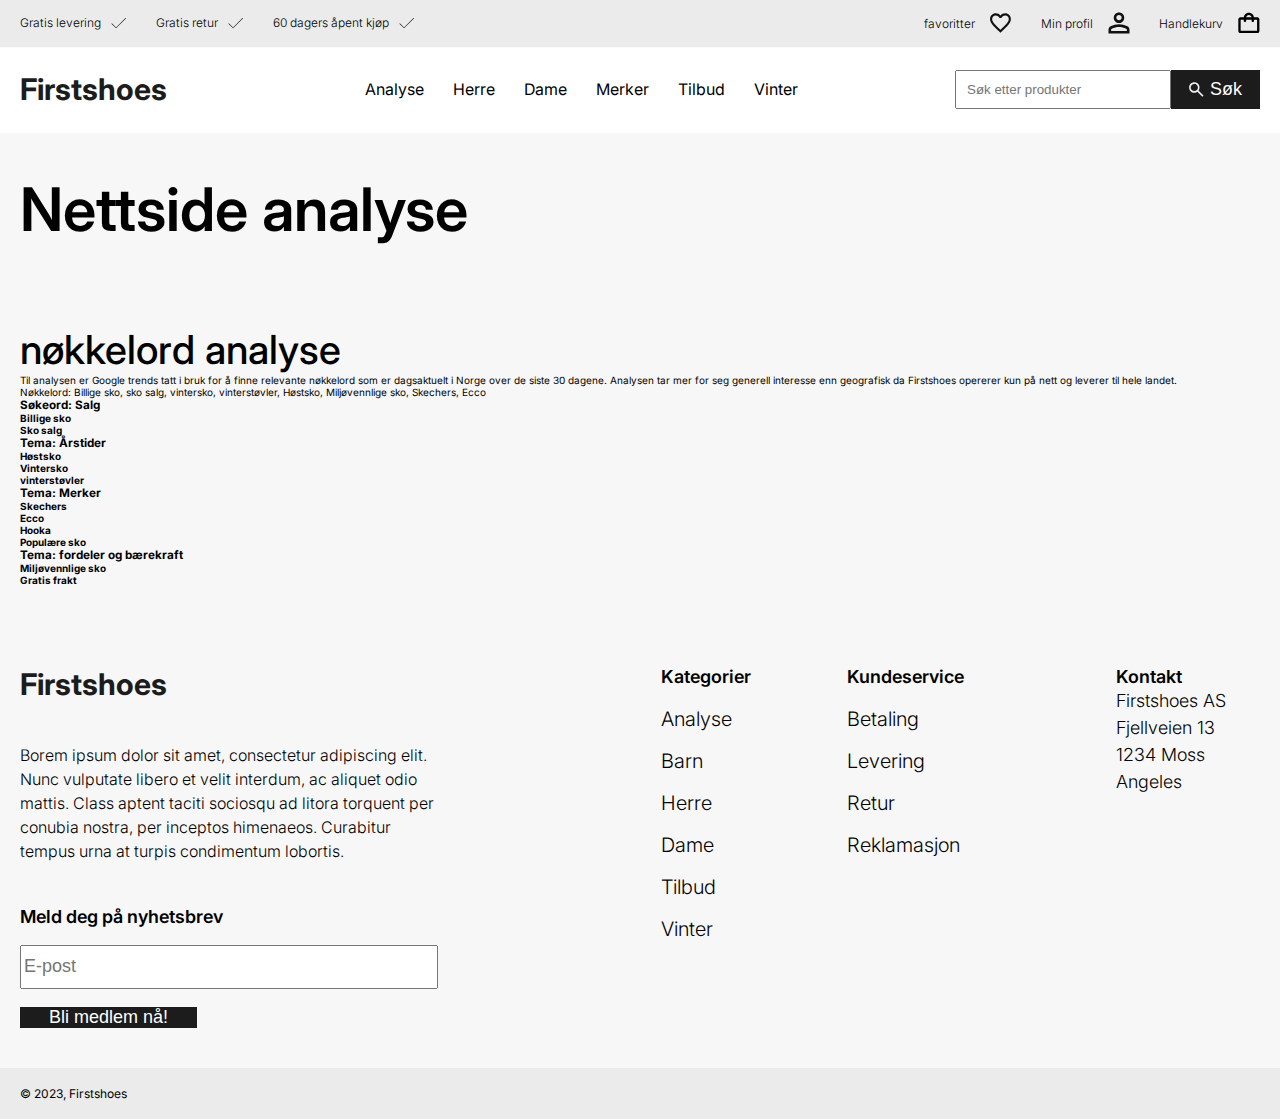
==== analyse.html @ 437f3f4a "Oppdatert linker, begynt på nøkkelord analyse" ====
<!DOCTYPE html>
<html lang="no">
<head>
    <meta charset="UTF-8">
    <meta name="viewport" content="width=device-width, initial-scale=1.0">
    <link rel="stylesheet" href="css/style.css">
    <link rel="preconnect" href="https://fonts.googleapis.com">
    <link rel="preconnect" href="https://fonts.gstatic.com" crossorigin>
    <link href="https://fonts.googleapis.com/css2?family=Inter:wght@300;400;500;600;700&display=swap" rel="stylesheet">
    <title>Firstshoes</title>
</head>
<body>
    <header>
        <a href="#main" class="skip-link">Hopp til hovedinnhold</a>
        <section id="header-sub">
            <span>Gratis levering<img src="gfx/check.svg" alt="Checkmark" class="icon-xs"></span>
            <span>Gratis retur<img src="gfx/check.svg" alt="Checkmark" class="icon-xs"></span>
            <span>60 dagers åpent kjøp<img src="gfx/check.svg" alt="Checkmark" class="icon-xs"></span>
            <nav aria-label="secondary">
                <ul>
                    <li>
                        <a href="#" class="text-black"><span>favoritter</span><img src="gfx/heart.svg" alt="Vis lagret i favoritter" class="icon-s"></a>
                    </li>
                    <li>
                        <a href="#" class="text-black"><span class="text-black">Min profil</span><img src="gfx/profile.svg" alt="Gå til min profil" class="icon-s"></a>
                    </li>
                    <li>
                        <a href="handlekurv.html" class="text-black"><span>Handlekurv</span><img src="gfx/shopping_bag.svg" alt="Vis produkter i handlekurv" class="icon-s"></a>
                    </li>
                </ul>
            </nav>
        </section>
        <section id="header-main">
            <span class="logo" role="navigation"><a href="index.html">Firstshoes</a></span>
            <span class="icon-m">
                <a href="#"><img src="gfx/search.svg" alt="Søk etter produkter" class="icon-m"></a>
            </span>
            <span class="icon-m">
               <a href="#" aria-label="menu"><img src="gfx/hamburger.svg" alt="Åpne meny" class="icon-m"></a>
            </span>
            <nav aria-label="primary">
                <ul>
                    <li><a href="analyse.html">Analyse</a></li>
                    <li><a href="#">Herre</a></li>
                    <li><a href="#">Dame</a></li>
                    <li><a href="#">Merker</a></li>
                    <li><a href="#">Tilbud</a></li>
                    <li><a href="#">Vinter</a></li>
                </ul>
            </nav>
            <form role="search">
                <input type="text" id="search-input" placeholder="Søk etter produkter">
                <button type="submit"><img src="gfx/search.svg" alt="" class="icon-white">Søk</button>
            </form>
        </section>
    </header>

    <main id="main" class="bg-97">
        <h1 id="analyse-h1">Nettside analyse</h1>
        <section class="analyse-section">
            <h2>nøkkelord analyse</h2>
            <p>Til analysen er Google trends tatt i bruk for å finne relevante nøkkelord som er dagsaktuelt i Norge over de siste 30 dagene. Analysen tar mer for seg generell interesse enn geografisk da Firstshoes opererer kun på nett og leverer til hele landet.</p>
            <p>Nøkkelord: Billige sko, sko salg, vintersko, vinterstøvler, Høstsko, Miljøvennlige sko, Skechers, Ecco</p>

            <article>
                <h3>Søkeord: Salg</h3>
                <h4>Billige sko</h4>
                <h4>Sko salg</h4>
            </article>
            <article>
                <h3>Tema: Årstider</h3>
                <h4>Høstsko</h4>
                <h4>Vintersko</h4>
                <h4>vinterstøvler</h4>
            </article>
            <article>
                <h3>Tema: Merker</h3>
                <h4>Skechers</h4>
                <h4>Ecco</h4>
                <h4>Hooka</h4>
                <h4>Populære sko</h4>
            </article>
            <article>
                <h3>Tema: fordeler og bærekraft</h3>
                <h4>Miljøvennlige sko</h4>
                <h4>Gratis frakt</h4>
            </article>
        </section>


    </main>

    <footer>
        <section id="footer-main">
            <article>
                <span class="logo"><a href="index.html">Firstshoes</a></span>
                <p>Borem ipsum dolor sit amet, consectetur adipiscing elit. Nunc vulputate libero et velit interdum, ac aliquet odio mattis. Class aptent taciti sociosqu ad litora torquent per conubia nostra, per inceptos himenaeos. Curabitur tempus urna at turpis condimentum lobortis.</p>
                <form>
                    <h3>Meld deg på nyhetsbrev</h3>
                    <input type="text" placeholder="E-post">
                    <input type="submit" value="Bli medlem nå!">
                </form>
            </article>
            <article>
                <h3>Kategorier</h3>
                <nav>
                    <ul>
                        <li><a href="analyse.html">Analyse</a></li>
                        <li><a href="#">Barn</a></li>
                        <li><a href="#">Herre</a></li>
                        <li><a href="#">Dame</a></li>
                        <li><a href="#">Tilbud</a></li>
                        <li><a href="#">Vinter</a></li>
                    </ul>
                </nav>
            </article>
            <article>
                <h3>Kundeservice</h3>
                <nav>
                    <ul>
                        <li><a href="#">Betaling</a></li>
                        <li><a href="#">Levering</a></li>
                        <li><a href="#">Retur</a></li>
                        <li><a href="#">Reklamasjon</a></li>
                    </ul>
                </nav>
            </article>           
            <article>
                <h3>Kontakt</h3>
                <address>
                    <p>Firstshoes AS</p>
                    <p>Fjellveien 13</p>
                    <p>1234 Moss Angeles</p>
                </address>
            </article>
        </section>
        <section id="footer-sub">
            <p>© 2023, Firstshoes</p>
        </section>
    </footer>
</body>
</html>
---- css/style.css ----
@charset "UTF-8";
html {
  font-size: 62.5%;
}

body {
  font-family: "Inter", sans-serif;
  margin: 0;
  box-sizing: border-box;
  overflow-x: hidden;
}

.text-white {
  color: #ffffff;
}

.text-black {
  color: #000000;
}

.bg-white {
  background-color: #ffffff;
}

.bg-black {
  background-color: #000000;
}

.bg-97 {
  background-color: #F7F7F7;
}

.bg-92 {
  background-color: #EBEBEB;
}

.btn-l {
  padding: 1.8rem 3.6rem;
  font-size: clamp(1.6rem, 1.6rem + (1vw - 0.76rem) * 0.3846, 1.8rem);
  display: inline-block;
  text-align: center;
  text-decoration: none;
}

.btn-m {
  padding: 1.8rem 3.6rem;
  font-size: clamp(1.4rem, 1.4rem + (1vw - 0.76rem) * 0.3846, 1.6rem);
  display: inline-block;
  text-align: center;
  text-decoration: none;
}

.solid-light {
  background-color: #F7F7F7;
  color: #1C1C1C;
  border: 0.1rem solid #F7F7F7;
  transition: 0.2s ease-out;
}
.solid-light:hover, .solid-light:focus {
  background-color: #1C1C1C;
  border-color: #1C1C1C;
  color: #ffffff;
}

.solid-dark {
  background-color: #1C1C1C;
  color: #ffffff;
  border: 0.1rem solid #1C1C1C;
  transition: 0.2s ease-out;
}
.solid-dark:hover, .solid-dark:focus {
  background-color: #F7F7F7;
  color: #1C1C1C;
}

.outline-dark {
  border: 0.1rem solid #1C1C1C;
  color: #1C1C1C;
  transition: 0.2s ease-out;
}
.outline-dark:hover, .outline-dark:focus {
  background-color: #1C1C1C;
  color: #F7F7F7;
}

.outline-light {
  border: 0.1rem solid #F7F7F7;
  color: #ffffff;
}

.icon-xs {
  width: 1.6rem;
  height: 1.6rem;
}

.icon-s {
  width: 2.2rem;
  height: 2.2rem;
}

.icon-m {
  width: 3.4rem;
}

.icon-l {
  width: 4.5rem;
}

.icon-white {
  filter: invert(100%);
}

.icon-round-m {
  padding: 1.2rem 1.5rem;
  border-radius: 100rem;
  width: 0.7rem;
}

.heading-1 {
  font-size: clamp(3.8rem, 3.8rem + (1vw - 0.76rem) * 4.2308, 6rem);
  font-weight: 700;
  width: 100%;
  margin: 0;
}

.heading-2 {
  font-size: clamp(2.4rem, 2.4rem + (1vw - 0.76rem) * 1.5385, 3.2rem);
  font-weight: 600;
  width: 100%;
  margin: 0;
}

h1, h2, h3, h4 {
  margin: 0;
}

p {
  margin: 0;
}

/* Init grid */
#kategorier, #selling-points, #produkter, #ads, #footer-main, #footer-main article:first-child {
  display: grid;
  grid-template-columns: repeat(1, 1fr);
}

/* Init flexbox */
#header-main, #header-sub, #header-sub span, #header-sub nav, #header-sub ul, #header-sub ul a, #header-main form button, .category, #selling-points span, .merker-header, .merker-body, .merker-body a, #produkter article a, #bli-medlem article, #ads article, footer form, footer ul, .analyse-section {
  display: flex;
}

/* Hiding elements on mobile */
#header-main nav, #header-main form, #header-sub span:not(:first-child), #header-sub ul span {
  display: none;
}

/* Document horizontal and vertical padding */
#kategorier, #merker, #produkter, #ads, #selling-points, #merker, #bli-medlem article, #footer-main, #analyse-h1, .analyse-section {
  padding: 4rem 2rem;
}

/* Document max width */
#header-sub, #header-main, #merker, #produkter, #ads, #footer-main, #footer-sub p, #analyse-h1, .analyse-section {
  max-width: 128rem;
  margin: auto;
}

.bg-image {
  width: 100%;
  height: 100%;
  position: absolute;
  -o-object-fit: cover;
     object-fit: cover;
  overflow: hidden;
  top: 0;
  left: 0;
  z-index: -1;
}

.skip-link {
  position: absolute;
  top: auto;
  left: -100rem;
  background-color: red;
  color: #ffffff;
  padding: 1rem;
  font-size: clamp(1.6rem, 1.6rem + (1vw - 0.76rem) * 0.3846, 1.8rem);
}
.skip-link:focus {
  left: auto;
  top: auto;
}

header {
  background: linear-gradient(180deg, #EBEBEB 0%, #EBEBEB 41%, #ffffff 42%, #ffffff 100%);
}

#header-main, #header-sub {
  flex-direction: row;
  justify-content: space-between;
  align-items: center;
  padding: clamp(1.2rem, 1.2rem + (1vw - 0.76rem) * 1.1538, 1.8rem) 2rem;
}

#header-sub {
  padding: 0.2rem 2rem;
  gap: clamp(2rem, 2rem + (1vw - 0.76rem) * 1.7308, 2.9rem);
}
#header-sub span {
  gap: 1rem;
  font-size: 1.2rem;
  font-weight: 300;
  max-width: 128rem;
  margin: auto;
}
#header-sub nav {
  flex-grow: 1;
  justify-content: flex-end;
  max-width: 128rem;
  margin: auto;
}
#header-sub ul {
  list-style-type: none;
  gap: clamp(2rem, 2rem + (1vw - 0.76rem) * 1.7308, 2.9rem);
}
#header-sub ul a {
  gap: 1.5rem;
  align-items: center;
  font-size: clamp(1.4rem, 1.4rem + (1vw - 0.76rem) * 0.3846, 1.6rem);
  text-decoration: none;
}

#header-main :first-child {
  flex-grow: 2;
}
#header-main ul {
  flex-direction: row;
  flex-wrap: nowrap;
  font-size: clamp(1.4rem, 1.4rem + (1vw - 0.76rem) * 0.3846, 1.6rem);
  gap: clamp(2rem, 2rem + (1vw - 0.76rem) * 1.7308, 2.9rem);
  list-style-type: none;
}
#header-main li a {
  text-decoration: none;
  color: #000000;
  transition: all 0.2s ease-out;
}
#header-main li a:hover, #header-main li a:focus {
  color: #6D6D6D;
}
#header-main [type=text] {
  padding-left: 1rem;
}
#header-main form button {
  flex-direction: row;
  align-items: center;
  color: #ffffff;
  background-color: #1C1C1C;
  border: none;
  height: 3.9rem;
  padding: 0 clamp(1.2rem, 1.2rem + (1vw - 0.76rem) * 1.1538, 1.8rem);
  font-size: clamp(1.6rem, 1.6rem + (1vw - 0.76rem) * 0.3846, 1.8rem);
  gap: 0.6rem;
}
#header-main form button img {
  height: 1.5rem;
  height: 1.5rem;
}
#header-main input {
  width: 20rem;
}
#header-main span:nth-child(3) {
  padding-left: 2.5rem;
}

.logo a {
  font-weight: 700;
  text-decoration: none;
  font-size: 3rem;
  color: #1C1C1C;
}

#slider {
  position: relative;
}

.slide {
  display: none;
  flex-direction: column;
  justify-content: center;
  align-items: center;
  gap: clamp(2rem, 2rem + (1vw - 0.76rem) * 1.7308, 2.9rem);
  padding: 0 5rem;
  height: 50vh;
  min-height: 25rem;
  max-height: 40rem;
  text-align: center;
  background-color: rgba(0, 0, 0, 0.2);
}

.slide-arrows {
  width: 100%;
  position: absolute;
  top: 50%;
  cursor: pointer;
}
.slide-arrows .slide-arrow-left {
  display: inline-block;
  padding-left: clamp(1.2rem, 1.2rem + (1vw - 0.76rem) * 1.1538, 1.8rem);
}
.slide-arrows .slide-arrow-right {
  float: right;
  padding-right: clamp(1.2rem, 1.2rem + (1vw - 0.76rem) * 1.1538, 1.8rem);
}

.slide-dots {
  width: 100%;
  position: absolute;
  display: flex;
  gap: clamp(1.2rem, 1.2rem + (1vw - 0.76rem) * 1.1538, 1.8rem);
  left: 50%;
  bottom: 2rem;
  margin-left: -3.5rem;
}
.slide-dots .dot {
  width: 1rem;
  height: 1rem;
  border: 0.1rem solid #000000;
  background-color: rgba(0, 0, 0, 0);
  border-radius: 50%;
  display: inline-block;
  cursor: pointer;
}
.slide-dots .dot-active {
  background-color: #000000;
}

#kategorier {
  gap: clamp(2rem, 2rem + (1vw - 0.76rem) * 1.7308, 2.9rem);
  max-width: 128rem;
  margin: auto;
}
#kategorier :first-child {
  grid-column: 1/-1;
}

.category {
  position: relative;
  height: 20rem;
  justify-content: center;
  align-items: center;
  text-decoration: none;
  overflow: hidden;
  transition: all 0.2s ease-in-out;
  background-color: rgba(0, 0, 0, 0.15);
}
.category h3 {
  font-size: clamp(3rem, 3rem + (1vw - 0.76rem) * 1.9231, 4rem);
  line-height: 0;
  font-weight: 600;
}
.category:hover, .category:focus {
  background-color: rgba(0, 0, 0, 0.4);
}

#selling-points {
  gap: clamp(3rem, 3rem + (1vw - 0.76rem) * 2.3077, 4.2rem);
  background-color: #F7F7F7;
}
#selling-points span {
  flex-direction: row;
  align-items: center;
  justify-content: flex-start;
  gap: clamp(2rem, 2rem + (1vw - 0.76rem) * 1.7308, 2.9rem);
  font-size: clamp(2.4rem, 2.4rem + (1vw - 0.76rem) * 1.5385, 3.2rem);
  font-weight: 400;
}

.merker-header {
  flex-direction: row;
  flex-wrap: wrap;
  justify-content: space-between;
  align-items: center;
  -moz-column-gap: 1rem;
       column-gap: 1rem;
  margin-bottom: 1rem;
}
.merker-header p {
  flex-grow: 1;
  font-size: clamp(1.6rem, 1.6rem + (1vw - 0.76rem) * 0.3846, 1.8rem);
}

.merker-body {
  flex-direction: row;
  flex-wrap: nowrap;
  overflow-x: hidden;
  gap: clamp(2rem, 2rem + (1vw - 0.76rem) * 1.7308, 2.9rem);
}
.merker-body a {
  flex-direction: column;
  min-width: 30rem;
  height: 30rem;
  position: relative;
  overflow: hidden;
  text-decoration: none;
  background-color: rgba(0, 0, 0, 0.15);
}
.merker-body h3 {
  margin: auto;
  font-size: clamp(3rem, 3rem + (1vw - 0.76rem) * 1.9231, 4rem);
}
.merker-body p {
  width: 100%;
  padding: 2rem 0 2rem 2rem;
  margin-bottom: 0;
  background-color: #EBEBEB;
  color: #000000;
  font-size: clamp(1.6rem, 1.6rem + (1vw - 0.76rem) * 0.3846, 1.8rem);
}
.merker-body p img {
  margin-left: 1rem;
}

#produkter {
  grid-template-columns: repeat(auto-fit, minmax(18rem, 1fr));
  gap: clamp(2rem, 2rem + (1vw - 0.76rem) * 1.7308, 2.9rem);
}
#produkter h2 {
  margin-bottom: -1rem;
}
#produkter p {
  font-size: clamp(1.6rem, 1.6rem + (1vw - 0.76rem) * 0.3846, 1.8rem);
}
#produkter :nth-child(-n+2) {
  grid-column: 1/-1;
}
#produkter > *:not(:nth-child(-n+2)) {
  background-color: #F7F7F7;
}
#produkter article a {
  flex-direction: column;
  position: relative;
  padding-bottom: clamp(1.2rem, 1.2rem + (1vw - 0.76rem) * 1.1538, 1.8rem);
  text-decoration: none;
  color: #000000;
  transition: 0.2s ease-out;
}
#produkter article a:hover, #produkter article a:focus {
  transform: scale(1.05);
}
#produkter article a :not(:last-child) {
  padding: 0 clamp(1.2rem, 1.2rem + (1vw - 0.76rem) * 1.1538, 1.8rem);
}
#produkter article a span img {
  position: absolute;
  top: 0.8rem;
  right: 0.6rem;
  width: 1.7rem;
  padding: 1.2rem 1.1rem;
  border-radius: 100rem;
  background-color: #ffffff;
}
#produkter h3 {
  margin-top: clamp(1.2rem, 1.2rem + (1vw - 0.76rem) * 1.1538, 1.8rem);
  font-size: clamp(2rem, 2rem + (1vw - 0.76rem) * 0.9615, 2.5rem);
  font-weight: 400;
  margin-bottom: 0;
}
#produkter h4 {
  font-size: clamp(1.4rem, 1.4rem + (1vw - 0.76rem) * 0.3846, 1.6rem);
  color: #1C1C1C;
  font-weight: 300;
  margin-bottom: clamp(3rem, 3rem + (1vw - 0.76rem) * 2.3077, 4.2rem);
}
#produkter img {
  width: 100%;
  max-height: 18rem;
  order: -1;
  -o-object-fit: cover;
     object-fit: cover;
  -o-object-position: bottom;
     object-position: bottom;
}
#produkter span:not(:last-child) {
  font-size: clamp(1.8rem, 1.8rem + (1vw - 0.76rem) * 0.3846, 2rem);
  font-weight: 500;
}

#bli-medlem article {
  min-height: 35rem;
}

#bli-medlem article, #ads article {
  flex-direction: column;
  align-items: center;
  justify-content: center;
  position: relative;
  row-gap: clamp(2rem, 2rem + (1vw - 0.76rem) * 1.7308, 2.9rem);
  text-align: center;
  background-color: rgba(0, 0, 0, 0.2);
}

#bli-medlem p {
  font-size: clamp(1.8rem, 1.8rem + (1vw - 0.76rem) * 0.3846, 2rem);
  line-height: 150%;
}

#ads {
  gap: clamp(2rem, 2rem + (1vw - 0.76rem) * 1.7308, 2.9rem);
}
#ads article {
  height: 30rem;
  padding: 0 clamp(2rem, 2rem + (1vw - 0.76rem) * 1.7308, 2.9rem);
}
#ads article p {
  font-size: clamp(1.8rem, 1.8rem + (1vw - 0.76rem) * 0.3846, 2rem);
}

#produkt {
  display: grid;
  grid-template-columns: repeat(1, 1fr);
  gap: 3rem;
}

.breadcrumbs {
  list-style-type: none;
  padding-left: 2rem;
  max-width: 128rem;
  font-size: 1.2rem;
}
.breadcrumbs li + li:before {
  padding: 8px;
  color: #000000;
  content: "/ ";
}
.breadcrumbs li {
  display: inline;
}
.breadcrumbs li a {
  text-decoration: none;
  color: #000000;
}

#prod_start {
  display: grid;
  grid-template-columns: repeat(3, 1fr);
  gap: clamp(0.8rem, 0.8rem + (1vw - 0.76rem) * 1.1538, 1.4rem);
}
#prod_start .breadcrumbs {
  grid-column: span 3 !important;
}

#prod_slider {
  grid-column: span 3;
  position: relative;
}
#prod_slider .slide {
  height: 45vh;
  background-color: rgba(0, 0, 0, 0);
}

.slide-img {
  width: 100%;
  height: 100%;
  -o-object-fit: cover;
     object-fit: cover;
  -o-object-position: bottom;
     object-position: bottom;
}

.prod_slide_thumb {
  display: none;
  width: 100%;
  max-height: 15rem;
  -o-object-fit: cover;
     object-fit: cover;
  -o-object-position: bottom;
     object-position: bottom;
}

#prod_info {
  display: flex;
  flex-direction: column;
  justify-content: flex-end;
  gap: clamp(3rem, 3rem + (1vw - 0.76rem) * 2.3077, 4.2rem);
}
#prod_info > :nth-child(-n+3) {
  padding: 0 2rem;
}
#prod_info h1 {
  font-size: clamp(3rem, 3rem + (1vw - 0.76rem) * 1.9231, 4rem);
  font-weight: 600;
  margin-bottom: clamp(0.8rem, 0.8rem + (1vw - 0.76rem) * 1.1538, 1.4rem);
}
#prod_info h2 {
  font-size: clamp(1.8rem, 1.8rem + (1vw - 0.76rem) * 0.3846, 2rem);
  font-weight: 500;
  width: 100%;
  margin-bottom: clamp(0.8rem, 0.8rem + (1vw - 0.76rem) * 1.1538, 1.4rem);
}
#prod_info p {
  font-size: clamp(1.4rem, 1.4rem + (1vw - 0.76rem) * 0.3846, 1.6rem);
  font-weight: 300;
  line-height: 130%;
}

#info_brand {
  font-size: clamp(2rem, 2rem + (1vw - 0.76rem) * 0.9615, 2.5rem);
  font-weight: 400;
}

#prod_info_color {
  display: flex;
  flex-direction: row;
  flex-wrap: wrap;
  -moz-column-gap: clamp(1.2rem, 1.2rem + (1vw - 0.76rem) * 1.1538, 1.8rem);
       column-gap: clamp(1.2rem, 1.2rem + (1vw - 0.76rem) * 1.1538, 1.8rem);
}
#prod_info_color h2 {
  width: 100%;
}
#prod_info_color span {
  width: 5rem;
  height: 5rem;
}
#prod_info_color :nth-child(2) {
  background-color: rgba(255, 71, 71, 0.575);
}
#prod_info_color :nth-child(3) {
  background-color: rgb(67, 67, 253);
}
#prod_info_color :nth-child(4) {
  background-color: rgb(86, 209, 86);
}

#prod_info_size {
  display: flex;
  flex-direction: row;
  flex-wrap: wrap;
  -moz-column-gap: clamp(1.2rem, 1.2rem + (1vw - 0.76rem) * 1.1538, 1.8rem);
       column-gap: clamp(1.2rem, 1.2rem + (1vw - 0.76rem) * 1.1538, 1.8rem);
}
#prod_info_size h3 {
  width: 100%;
  display: none;
}
#prod_info_size span {
  border: 0.1rem solid #000000;
  padding: 1.2rem 1.1rem;
  font-size: clamp(1.6rem, 1.6rem + (1vw - 0.76rem) * 0.3846, 1.8rem);
  display: none;
}
#prod_info_size button {
  display: flex;
  justify-content: space-between;
  width: 100%;
  background-color: #D9D9D9;
  padding: 1.6rem;
  outline: none;
  border: none;
  font-size: clamp(1.6rem, 1.6rem + (1vw - 0.76rem) * 0.3846, 1.8rem);
}

#prod_info_action {
  display: grid;
  grid-template-columns: repeat(1, 1fr);
  padding: clamp(3rem, 3rem + (1vw - 0.76rem) * 2.3077, 4.2rem) 2rem;
  background-color: #F7F7F7;
  gap: clamp(1.2rem, 1.2rem + (1vw - 0.76rem) * 1.1538, 1.8rem);
}
#prod_info_action span {
  grid-column: 1/-1;
  font-size: clamp(2.4rem, 2.4rem + (1vw - 0.76rem) * 1.5385, 3.2rem);
  font-weight: 500;
  width: 100%;
}
#prod_info_action a {
  display: flex;
  justify-content: center;
  width: 100%;
  gap: 1rem;
  padding-left: 0;
  padding-right: 0;
}

#prod_faq {
  padding: 0 2rem;
}
#prod_faq h2 {
  font-size: clamp(2rem, 2rem + (1vw - 0.76rem) * 0.9615, 2.5rem);
  font-weight: 500;
  margin-bottom: clamp(2rem, 2rem + (1vw - 0.76rem) * 1.7308, 2.9rem);
}
#prod_faq h3 {
  font-size: clamp(1.8rem, 1.8rem + (1vw - 0.76rem) * 0.3846, 2rem);
  font-weight: 300;
}
#prod_faq article {
  display: flex;
  flex-direction: row;
  justify-content: space-between;
  border-bottom: 0.1rem solid rgba(0, 0, 0, 0.2);
  padding: clamp(1.2rem, 1.2rem + (1vw - 0.76rem) * 1.1538, 1.8rem) clamp(0.8rem, 0.8rem + (1vw - 0.76rem) * 1.1538, 1.4rem);
}

#produkt #produkter {
  grid-template-columns: repeat(2, 1fr);
}
#produkt #produkter :nth-child(-n+2) {
  grid-column: 1;
}
#produkt #produkter > * :nth-child(1) {
  background-color: #F7F7F7;
}
#produkt #produkter h2 {
  font-size: clamp(2rem, 2rem + (1vw - 0.76rem) * 0.9615, 2.5rem);
  font-weight: 500;
}
#produkt #produkter h3 {
  font-size: clamp(1.8rem, 1.8rem + (1vw - 0.76rem) * 0.3846, 2rem);
}
#produkt #produkter h4 {
  font-size: 1.2rem;
}
#produkt #produkter img {
  width: 100%;
  order: -1;
}
#produkt #produkter span img {
  width: 1.5rem;
}
#produkt #produkter span:not(:last-child) {
  font-size: clamp(1.6rem, 1.6rem + (1vw - 0.76rem) * 0.3846, 1.8rem);
}

#handlekurv {
  display: grid;
  grid-template-columns: repeat(1, 1fr);
  gap: clamp(3rem, 3rem + (1vw - 0.76rem) * 2.3077, 4.2rem);
  padding: clamp(2rem, 2rem + (1vw - 0.76rem) * 1.7308, 2.9rem) 2rem;
  max-width: 128rem;
  margin: auto;
}
#handlekurv > :nth-child(1) {
  display: flex;
  justify-content: center;
}
#handlekurv h1 {
  font-size: clamp(3rem, 3rem + (1vw - 0.76rem) * 1.9231, 4rem);
}
#handlekurv > :nth-child(2) {
  display: flex;
  flex-direction: column;
  gap: clamp(1.2rem, 1.2rem + (1vw - 0.76rem) * 1.1538, 1.8rem);
}

.cart_item {
  display: flex;
  flex-direction: row;
  flex-wrap: nowrap;
  background-color: #EBEBEB;
}
.cart_item article {
  padding: clamp(2rem, 2rem + (1vw - 0.76rem) * 1.7308, 2.9rem);
}
.cart_item > :nth-child(1) {
  flex: 1 1 0;
  width: 100%;
  height: 100%;
  max-height: 15rem;
  overflow: hidden;
  -o-object-fit: cover;
     object-fit: cover;
  -o-object-position: bottom;
     object-position: bottom;
}
.cart_item > :nth-child(2) {
  flex: 2 1 0;
}
.cart_item > :nth-child(3) {
  flex: 1 1 0;
  display: flex;
  flex-direction: column;
  justify-content: space-between;
  align-items: flex-end;
}
.cart_item h2 {
  font-size: clamp(1.8rem, 1.8rem + (1vw - 0.76rem) * 0.3846, 2rem);
  font-weight: 500;
  margin-bottom: clamp(0.8rem, 0.8rem + (1vw - 0.76rem) * 1.1538, 1.4rem);
}
.cart_item p {
  font-size: clamp(1.4rem, 1.4rem + (1vw - 0.76rem) * 0.3846, 1.6rem);
  font-weight: 300;
}
.cart_item form {
  display: flex;
  flex-direction: row;
  flex-wrap: nowrap;
  align-items: center;
  gap: clamp(0.8rem, 0.8rem + (1vw - 0.76rem) * 1.1538, 1.4rem);
}
.cart_item form input {
  width: 3rem;
}
.cart_item span {
  font-size: clamp(1.6rem, 1.6rem + (1vw - 0.76rem) * 0.3846, 1.8rem);
  font-weight: 500;
}

#handlekurv_pris > :nth-child(2) {
  margin-bottom: clamp(0.8rem, 0.8rem + (1vw - 0.76rem) * 1.1538, 1.4rem);
}
#handlekurv_pris a {
  padding: 1.8rem 0;
  width: 100%;
}

#pris_oversikt {
  display: flex;
  flex-direction: column;
  gap: clamp(1.2rem, 1.2rem + (1vw - 0.76rem) * 1.1538, 1.8rem);
  margin-bottom: clamp(3rem, 3rem + (1vw - 0.76rem) * 2.3077, 4.2rem);
}
#pris_oversikt > :not(:nth-child(2)) {
  border-bottom: 0.1rem solid rgba(0, 0, 0, 0.2);
}
#pris_oversikt p {
  display: flex;
  justify-content: space-between;
  font-size: clamp(1.6rem, 1.6rem + (1vw - 0.76rem) * 0.3846, 1.8rem);
  font-weight: 400;
  padding-bottom: clamp(0.8rem, 0.8rem + (1vw - 0.76rem) * 1.1538, 1.4rem);
}
#pris_oversikt .totalt {
  font-size: clamp(1.8rem, 1.8rem + (1vw - 0.76rem) * 0.3846, 2rem);
  font-weight: 500;
}

#analyse-h1 {
  font-size: clamp(3.8rem, 3.8rem + (1vw - 0.76rem) * 4.2308, 6rem);
  font-weight: 600;
}

.analyse-section {
  flex-direction: column;
}
.analyse-section h2 {
  font-size: clamp(3rem, 3rem + (1vw - 0.76rem) * 1.9231, 4rem);
  font-weight: 500;
}

footer {
  background-color: #F7F7F7;
}
footer h3 {
  font-size: clamp(1.6rem, 1.6rem + (1vw - 0.76rem) * 0.3846, 1.8rem);
  font-weight: 600;
}
footer ul {
  flex-direction: column;
  gap: clamp(1.2rem, 1.2rem + (1vw - 0.76rem) * 1.1538, 1.8rem);
  padding-left: 0;
  list-style-type: none;
  font-size: clamp(1.8rem, 1.8rem + (1vw - 0.76rem) * 0.3846, 2rem);
  font-weight: 300;
}
footer li a {
  text-decoration: none;
  color: #000000;
}
footer form {
  flex-direction: row;
  flex-wrap: wrap;
  gap: clamp(1.2rem, 1.2rem + (1vw - 0.76rem) * 1.1538, 1.8rem);
}
footer form h3 {
  width: 100%;
}
footer form [type=text] {
  height: 3.8rem;
  flex-grow: 1;
  font-size: clamp(1.6rem, 1.6rem + (1vw - 0.76rem) * 0.3846, 1.8rem);
}
footer form [type=submit] {
  font-size: clamp(1.6rem, 1.6rem + (1vw - 0.76rem) * 0.3846, 1.8rem);
  background-color: #1C1C1C;
  color: #ffffff;
  border: none;
  padding: 0 clamp(2rem, 2rem + (1vw - 0.76rem) * 1.7308, 2.9rem);
}

#footer-main {
  grid-template-columns: repeat(auto-fit, minmax(35rem, 1fr));
  gap: clamp(3rem, 3rem + (1vw - 0.76rem) * 2.3077, 4.2rem);
}
#footer-main p {
  font-size: clamp(1.4rem, 1.4rem + (1vw - 0.76rem) * 0.3846, 1.6rem);
  font-weight: 300;
  line-height: 150%;
}
#footer-main address p {
  font-style: normal;
  font-size: clamp(1.6rem, 1.6rem + (1vw - 0.76rem) * 0.3846, 1.8rem);
}

#footer-main, #footer-main article:first-child {
  gap: clamp(3rem, 3rem + (1vw - 0.76rem) * 2.3077, 4.2rem);
}

#footer-sub {
  padding: clamp(1.2rem, 1.2rem + (1vw - 0.76rem) * 1.1538, 1.8rem) 2rem;
  background-color: #EBEBEB;
  font-size: 1.2rem;
}

@media (min-width: 760px) {
  #header-sub ul span {
    display: flex;
  }
  #kategorier, #selling-points, #produkter {
    grid-template-columns: repeat(3, 1fr);
  }
  #selling-points {
    max-width: 128rem;
    margin: auto;
    background-color: #ffffff;
  }
  #selling-points span {
    justify-content: center;
  }
  #ads {
    grid-template-columns: repeat(2, 1fr);
  }
  #produkt #produkter {
    grid-template-columns: repeat(2, 1fr) !important;
  }
  #footer-main > :nth-child(2), #footer-main > :nth-child(4) {
    margin-left: clamp(3rem, 3rem + (1vw - 0.76rem) * 2.3077, 4.2rem);
  }
}
@media (min-width: 991px) {
  header {
    background: linear-gradient(180deg, #EBEBEB 0%, #EBEBEB 35%, #ffffff 36%, #ffffff 100%);
  }
  header #header-sub span:not(:first-child), header #header-main nav, header #header-main ul, header #header-main form {
    display: flex;
  }
  header #header-main .icon-m {
    display: none;
  }
  header #header-main .logo {
    flex-grow: 0;
  }
  .slide {
    height: 60vh;
    max-height: 60rem;
  }
  .category {
    height: 30rem;
  }
  .merker-body a {
    min-width: 40rem;
    height: 40rem;
  }
  #produkter h4 {
    font-size: clamp(1.8rem, 1.8rem + (1vw - 0.76rem) * 0.3846, 2rem);
  }
  #produkter img {
    max-height: 27rem;
  }
  #produkter span:not(:last-child) {
    font-size: clamp(2rem, 2rem + (1vw - 0.76rem) * 0.9615, 2.5rem);
  }
  #bli-medlem article {
    min-height: 50rem;
  }
  #ads article {
    height: 50rem;
  }
  #produkt {
    grid-template-columns: repeat(2, 1fr);
    max-width: 128rem;
    margin: auto;
  }
  #prod_slider .slide {
    height: 50vh;
    max-height: 50rem;
  }
  #prod_info {
    gap: clamp(2rem, 2rem + (1vw - 0.76rem) * 1.7308, 2.9rem);
  }
  .prod_slide_thumb {
    display: flex;
  }
  #prod_info_size h3, #prod_info_size span {
    display: flex;
  }
  #prod_info_size button {
    display: none;
  }
  #prod_info_size :nth-child(2) {
    background-color: #000000;
    color: #ffffff;
  }
  #prod_info_action {
    background-color: inherit;
    grid-template-columns: repeat(2, 1fr);
  }
  #handlekurv {
    grid-template-columns: repeat(3, 1fr);
    gap: clamp(3rem, 3rem + (1vw - 0.76rem) * 2.3077, 4.2rem);
  }
  #handlekurv > :nth-child(1) {
    grid-column: 1/-1;
  }
  #handlekurv > :nth-child(2) {
    grid-column: span 2;
    padding-right: clamp(3rem, 3rem + (1vw - 0.76rem) * 2.3077, 4.2rem);
  }
  #footer-main {
    grid-template-columns: 3fr 1fr 1fr 1fr;
  }
  #footer-main article:first-child {
    width: 75%;
  }
}/*# sourceMappingURL=style.css.map */
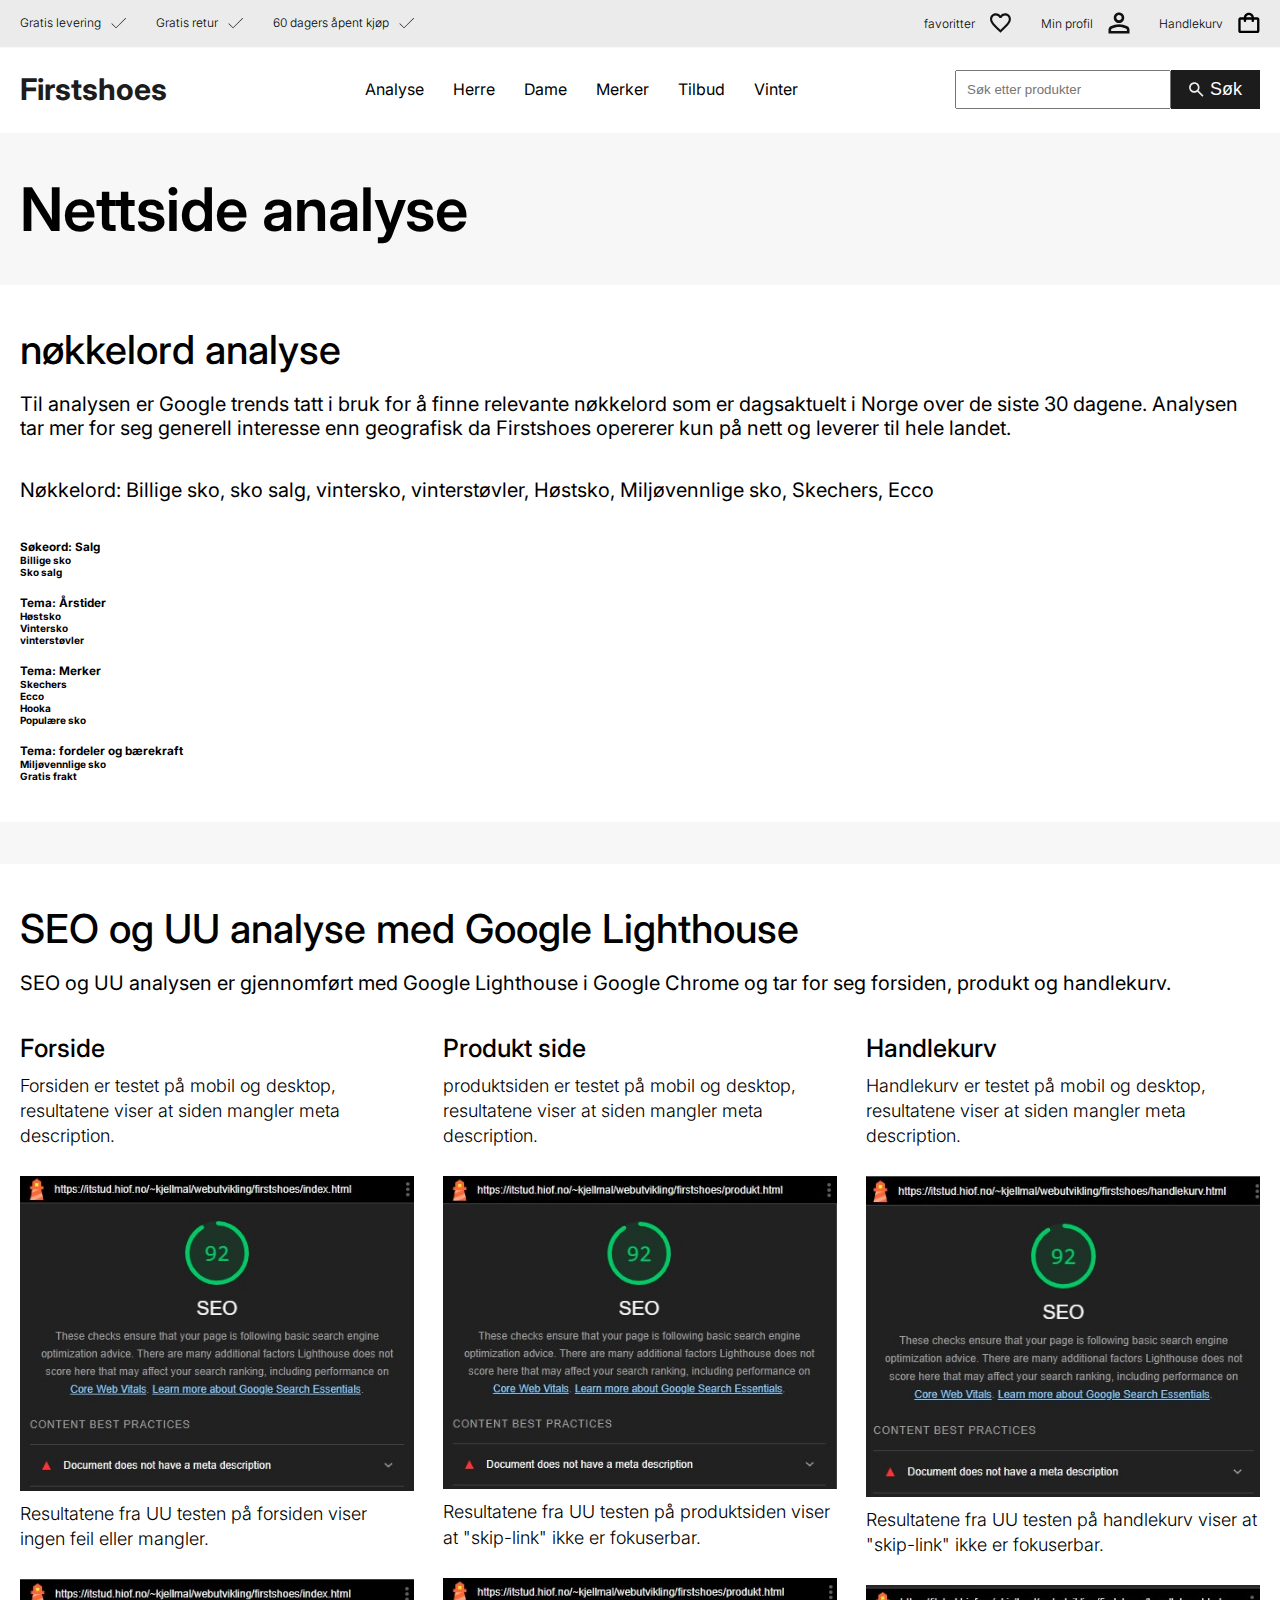
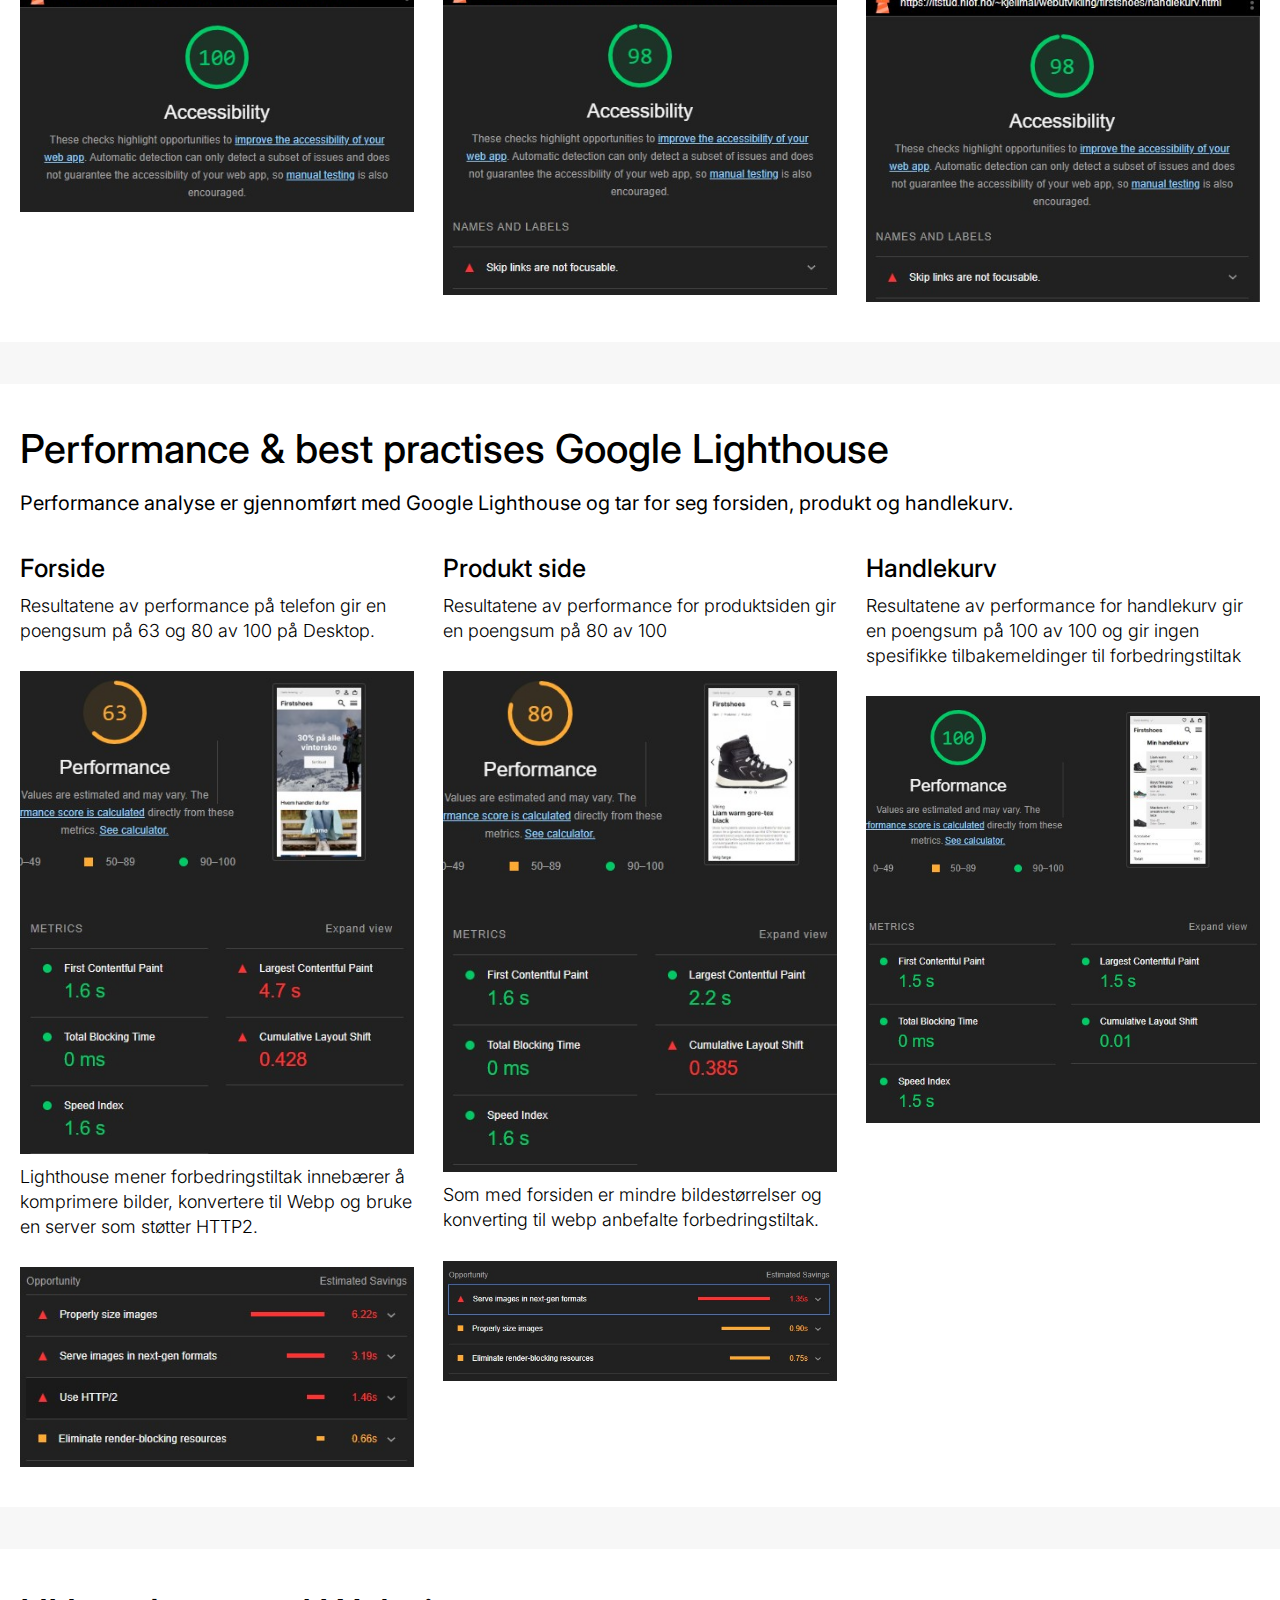
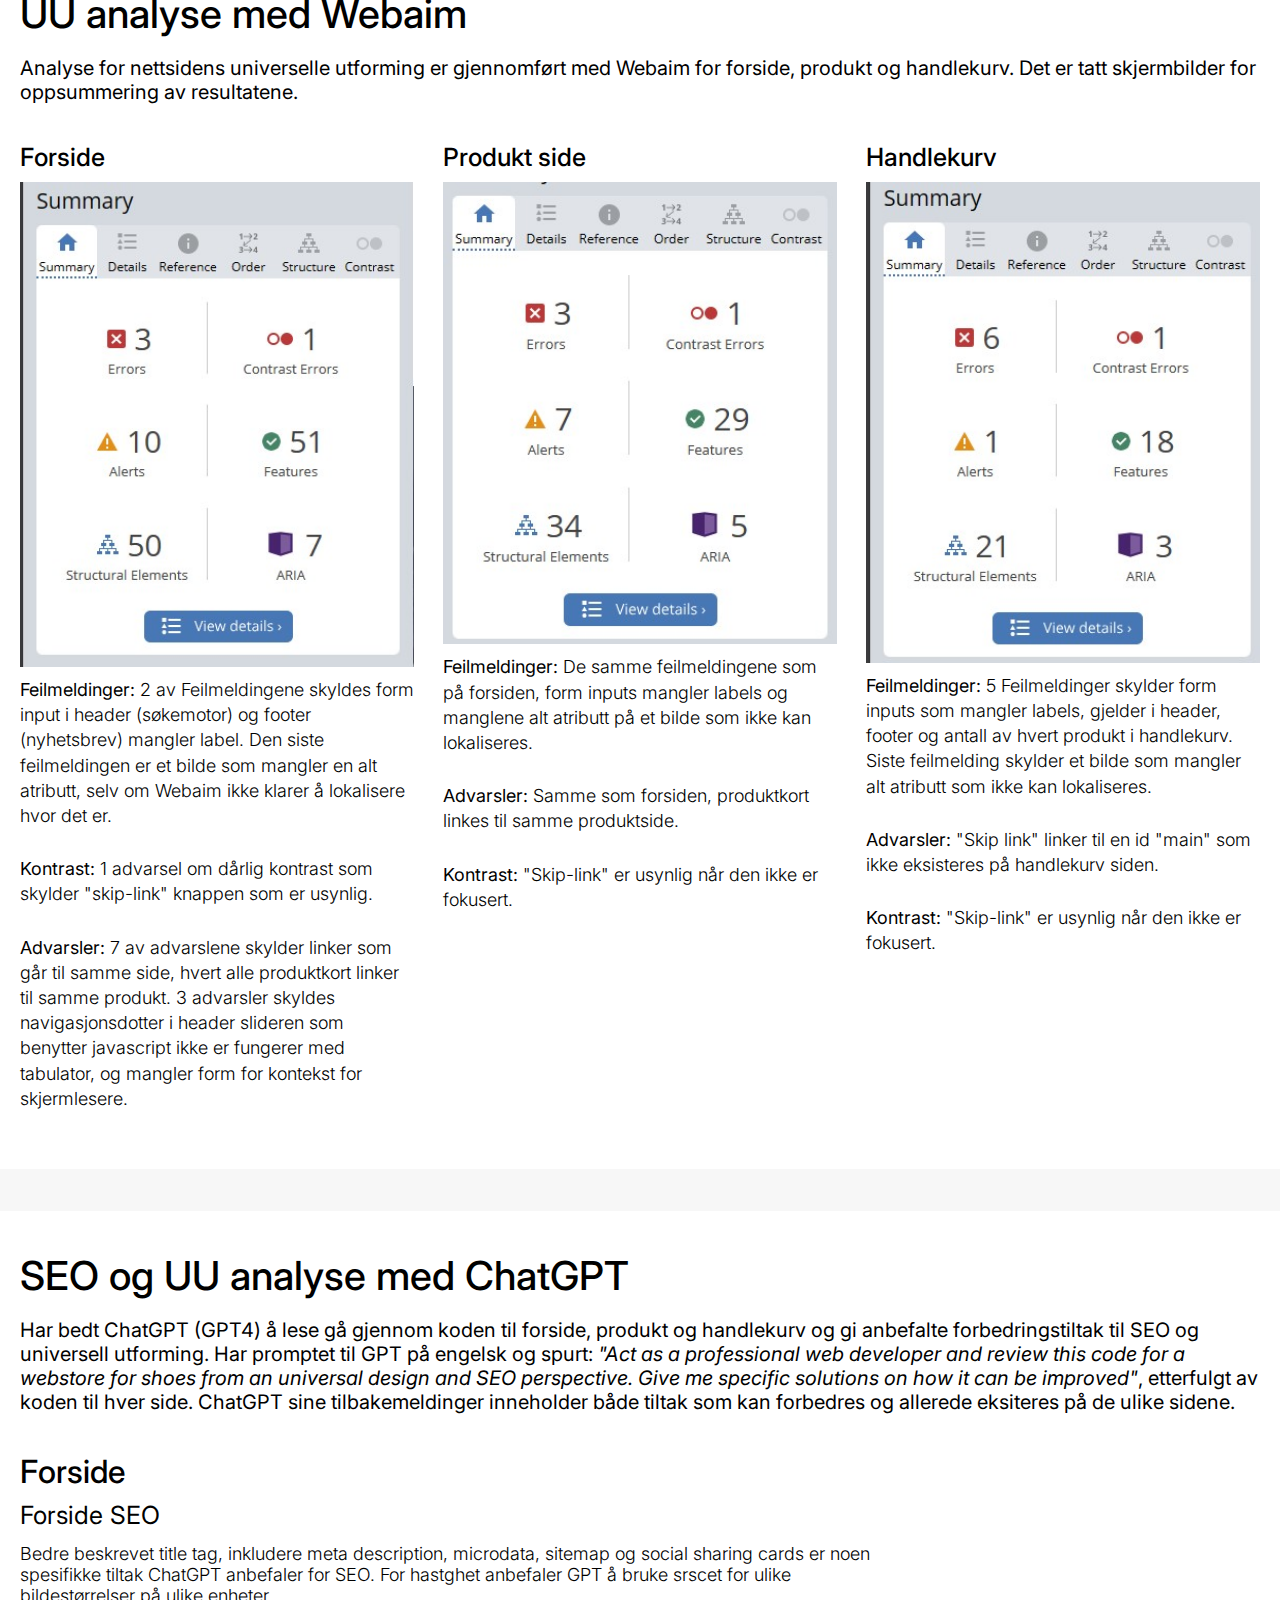
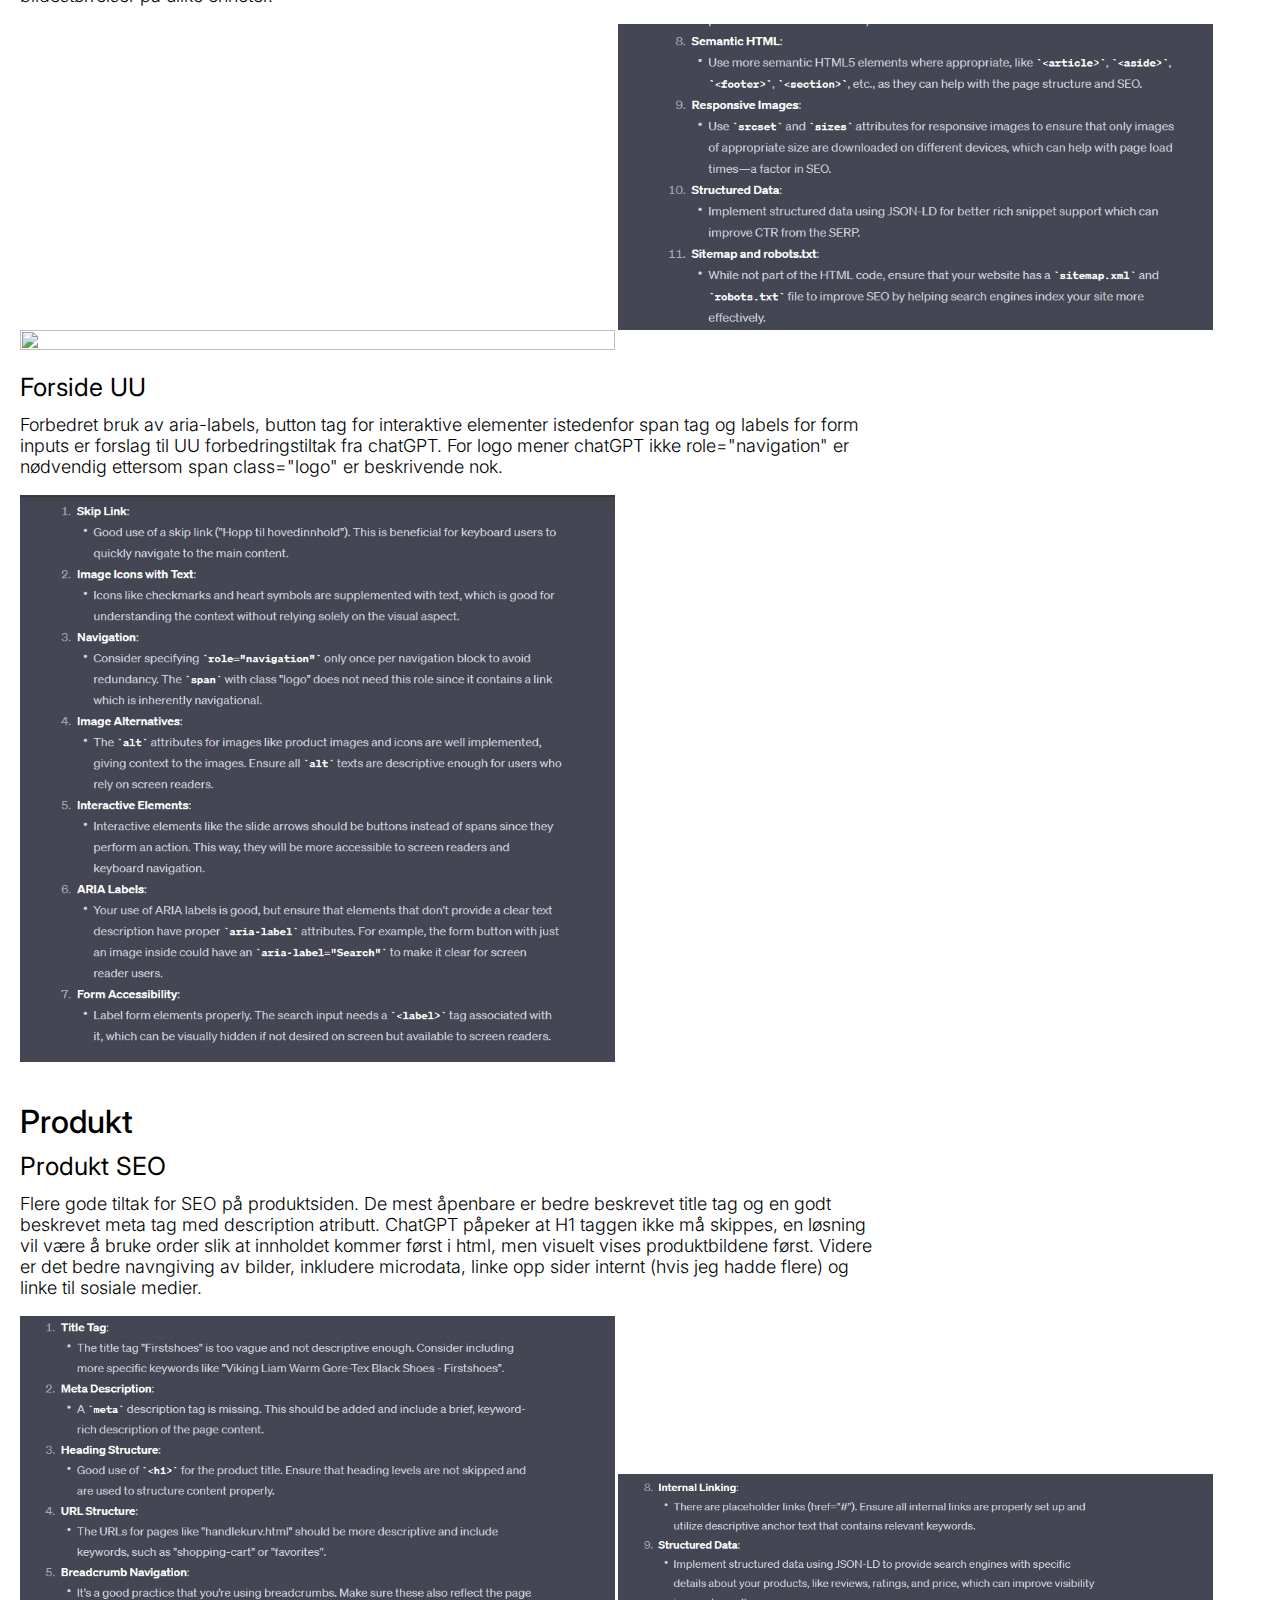
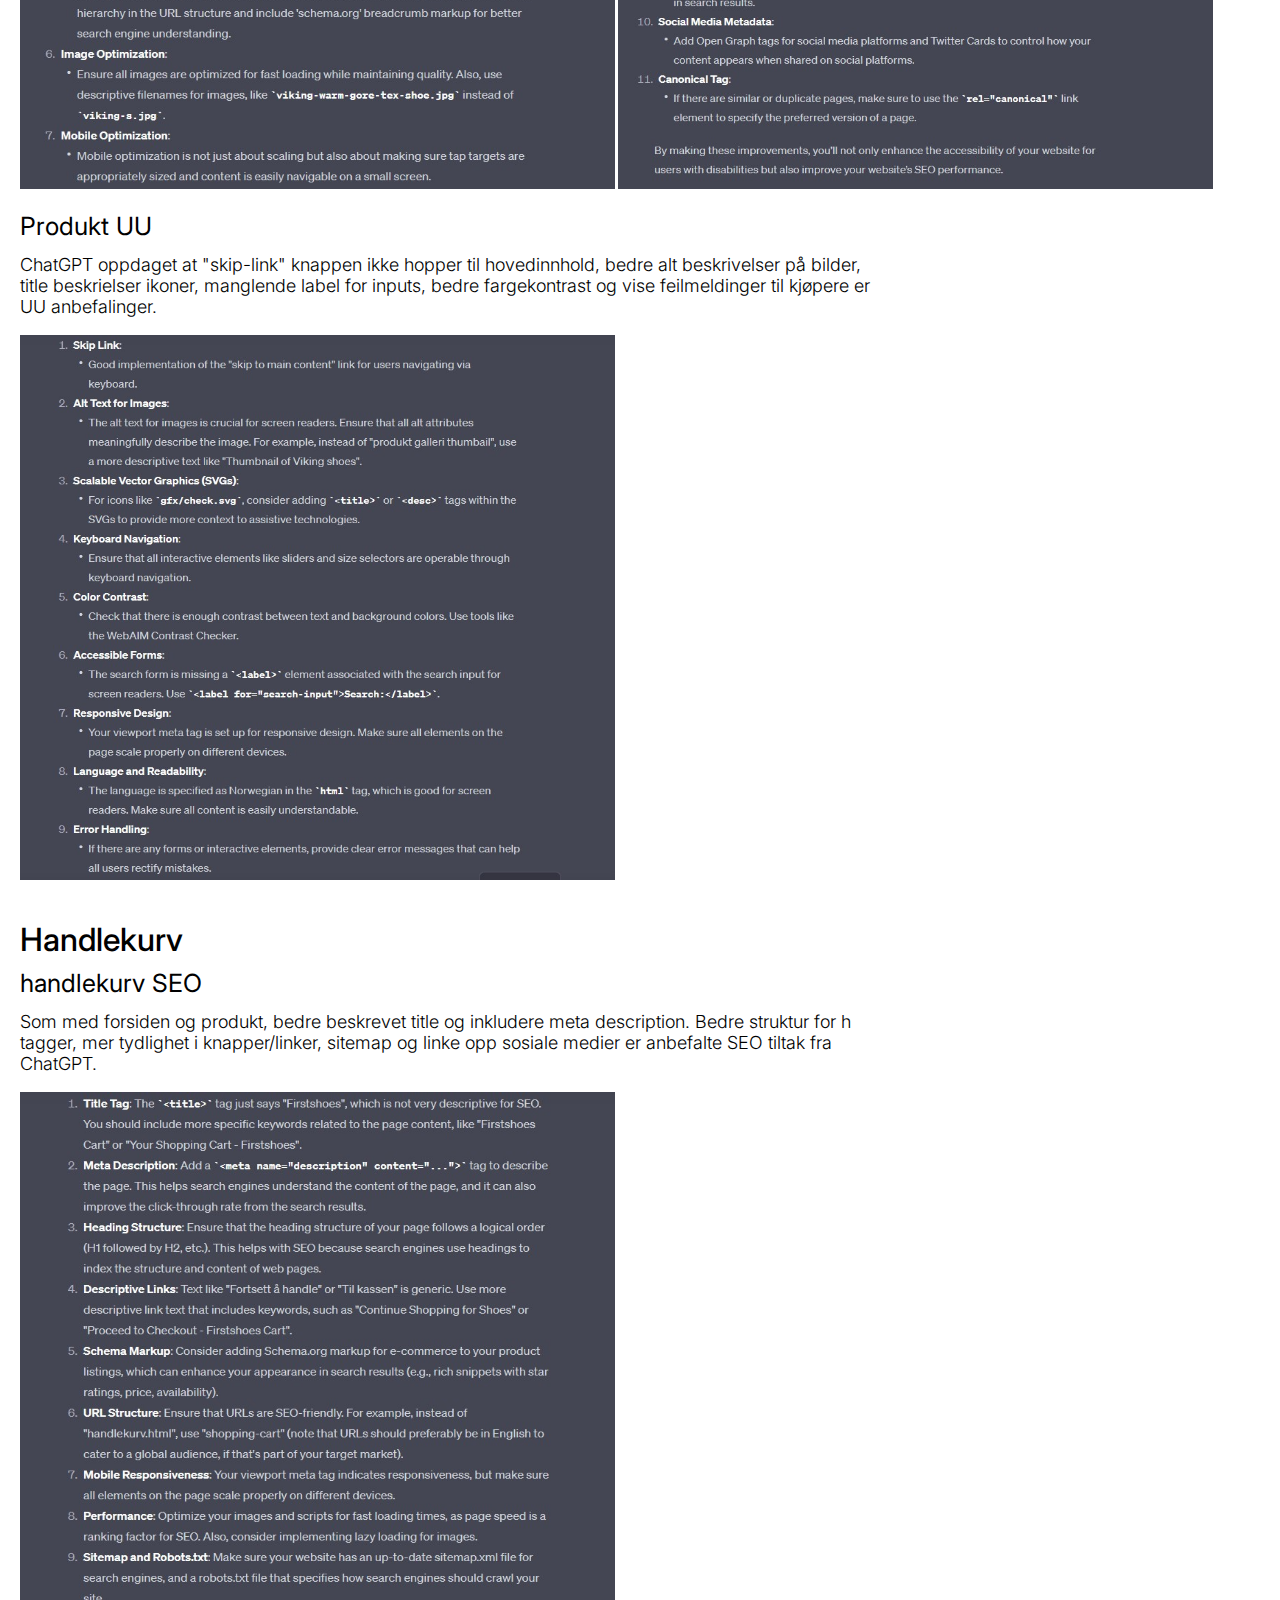
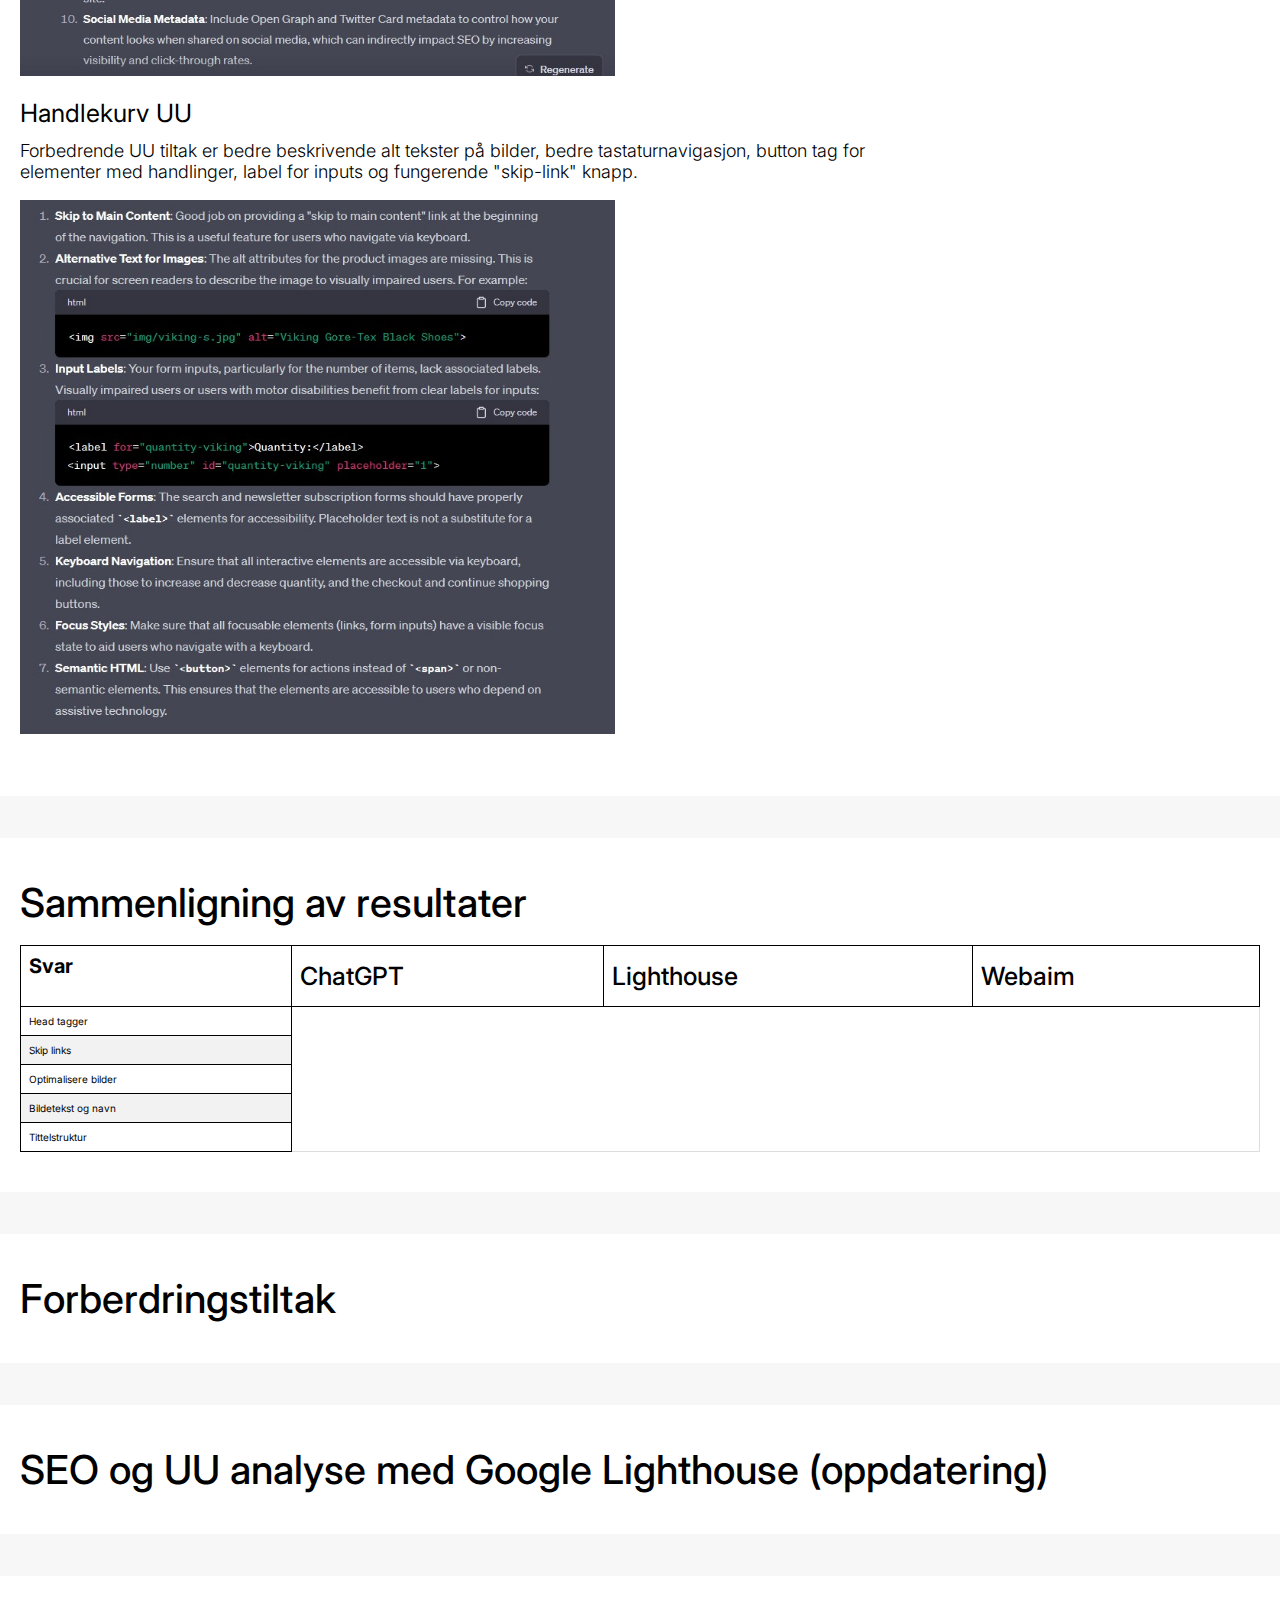
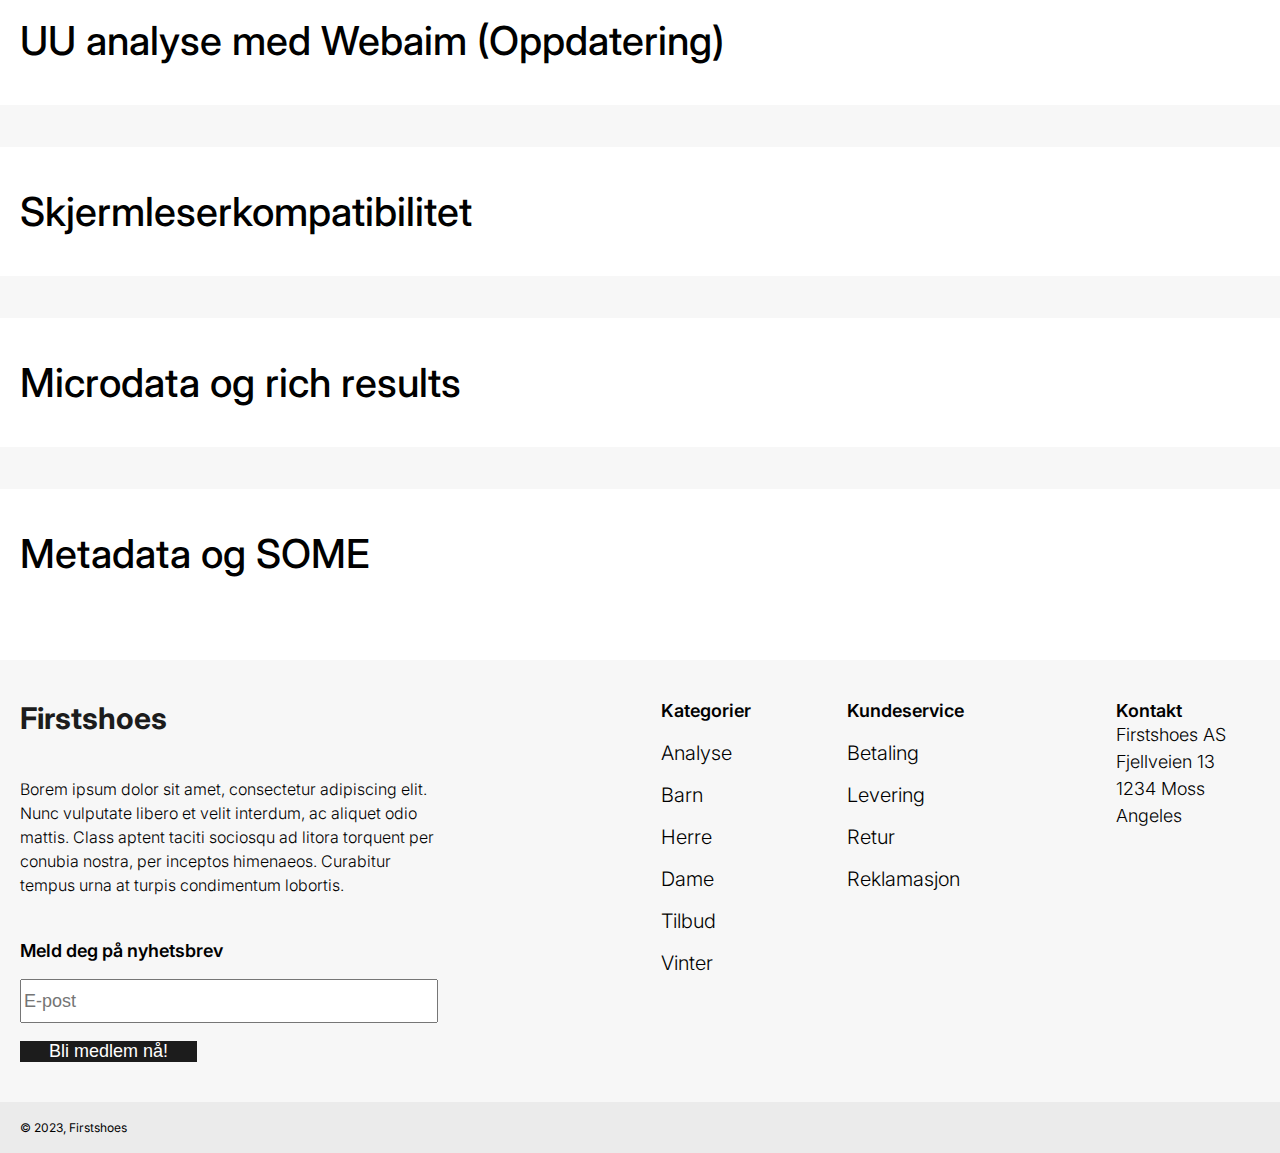
==== commit 84ac7e6e: "Oppdatert oblig 4 med analyse.html" ====
--- a/analyse.html
+++ b/analyse.html
@@ -7,7 +7,7 @@
     <link rel="preconnect" href="https://fonts.googleapis.com">
     <link rel="preconnect" href="https://fonts.gstatic.com" crossorigin>
     <link href="https://fonts.googleapis.com/css2?family=Inter:wght@300;400;500;600;700&display=swap" rel="stylesheet">
-    <title>Firstshoes</title>
+    <title>Analyse - Firstshoes</title>
 </head>
 <body>
     <header>
@@ -55,7 +55,7 @@
         </section>
     </header>
 
-    <main id="main" class="bg-97">
+    <main id="main" class="bg-97 analyse-main">
         <h1 id="analyse-h1">Nettside analyse</h1>
         <section class="analyse-section">
             <h2>nøkkelord analyse</h2>
@@ -86,7 +86,170 @@
                 <h4>Gratis frakt</h4>
             </article>
         </section>
-
+        <section class="analyse-section analyse-3-col-grid">
+            <h2>SEO og UU analyse med Google Lighthouse</h2>
+            <p>SEO og UU analysen er gjennomført med Google Lighthouse i Google Chrome og tar for seg forsiden, produkt og handlekurv.</p>
+
+            <article class="analyse-col">
+                <h3>Forside</h3>
+                <p>Forsiden er testet på mobil og desktop, resultatene viser at siden mangler meta description.</p>
+                <img src="img/SEO_forside_for.jpg" alt="" />
+                <p>Resultatene fra UU testen på forsiden viser ingen feil eller mangler.</p>
+                <img src="img/UU_Forside_for.jpg" alt="" />
+            </article>
+            <article class="analyse-col">
+                <h3>Produkt side</h3>
+                <p>produktsiden er testet på mobil og desktop, resultatene viser at siden mangler meta description.</p>
+                <img src="img/SEO_produkt_for.jpg" alt="" />
+                <p>Resultatene fra UU testen på produktsiden viser at "skip-link" ikke er fokuserbar.</p>
+                <img src="img/UU_produk_for.jpg" alt="" />
+            </article>
+            <article class="analyse-col">
+                <h3>Handlekurv</h3>
+                <p>Handlekurv er testet på mobil og desktop, resultatene viser at siden mangler meta description.</p>
+                <img src="img/SEO_handlekurv_for.jpg" alt="" />
+                <p>Resultatene fra UU testen på handlekurv viser at "skip-link" ikke er fokuserbar.</p>
+                <img src="img/UU_handlekurv_for.jpg" alt="" />
+            </article>  
+        </section>
+
+        <section class="analyse-section analyse-3-col-grid">
+            <h2>Performance & best practises Google Lighthouse</h2>
+            <p>Performance analyse er gjennomført med Google Lighthouse og tar for seg forsiden, produkt og handlekurv.</p>
+
+            <article class="analyse-col">
+                <h3>Forside</h3>
+                <p>Resultatene av performance på telefon gir en poengsum på 63 og 80 av 100 på Desktop.</p>
+                <img src="img/performance_forside_mobil_for.jpg" alt="" />
+                <p>Lighthouse mener forbedringstiltak innebærer å komprimere bilder, konvertere til Webp og bruke en server som støtter HTTP2.</p>
+                <img src="img/performance_forside_mobil_for_2.jpg" alt="" />
+            </article>
+            <article class="analyse-col">
+                <h3>Produkt side</h3>
+                <p>Resultatene av performance for produktsiden gir en poengsum på 80 av 100</p>
+                <img src="img/performance_produkt_for.jpg" alt="" />
+                <p>Som med forsiden er mindre bildestørrelser og konverting til webp anbefalte forbedringstiltak.</p>
+                <img src="img/performance_produkt_for_2.jpg" alt="" />
+            </article>
+            <article class="analyse-col">
+                <h3>Handlekurv</h3>
+                <p>Resultatene av performance for handlekurv gir en poengsum på 100 av 100 og gir ingen spesifikke tilbakemeldinger til forbedringstiltak</p>
+                <img src="img/Performance_handlekurv_for.jpg" alt="" />
+            </article>  
+        </section>
+
+        <section class="analyse-section analyse-3-col-grid">
+            <h2>UU analyse med Webaim</h2>
+            <p>Analyse for nettsidens universelle utforming er gjennomført med Webaim for forside, produkt og handlekurv. Det er tatt skjermbilder for oppsummering av resultatene.</p>
+
+            <article class="analyse-col">
+                <h3>Forside</h3>
+                <img src="img/Webaim_forside.jpg" alt="" />
+                <p><strong>Feilmeldinger: </strong>2 av Feilmeldingene skyldes form input i header (søkemotor) og footer (nyhetsbrev) mangler label. Den siste feilmeldingen er et bilde som mangler en alt atributt, selv om Webaim ikke klarer å lokalisere hvor det er. </p>
+                <p><strong>Kontrast: </strong>1 advarsel om dårlig kontrast som skylder "skip-link" knappen som er usynlig.</p>
+                <p><strong>Advarsler: </strong>7 av advarslene skylder linker som går til samme side, hvert alle produktkort linker til samme produkt. 3 advarsler skyldes navigasjonsdotter i header slideren som benytter javascript ikke er fungerer med tabulator, og mangler form for kontekst for skjermlesere.</p>
+            </article>
+            <article class="analyse-col">
+                <h3>Produkt side</h3>
+                <img src="img/Webaim_produkt.jpg" alt="" />
+                <p><strong>Feilmeldinger: </strong>De samme feilmeldingene som på forsiden, form inputs mangler labels og manglene alt atributt på et bilde som ikke kan lokaliseres.</p>
+                <p><strong>Advarsler: </strong>Samme som forsiden, produktkort linkes til samme produktside.</p>
+                <p><strong>Kontrast: </strong>"Skip-link" er usynlig når den ikke er fokusert.</p>
+            </article>
+            <article class="analyse-col">
+                <h3>Handlekurv</h3>
+                <img src="img/Webaim_handlekurv.jpg" alt="" />
+                <p><strong>Feilmeldinger: </strong>5 Feilmeldinger skylder form inputs som mangler labels, gjelder i header, footer og antall av hvert produkt i handlekurv. Siste feilmelding skylder et bilde som mangler alt atributt som ikke kan lokaliseres.</p>
+                <p><strong>Advarsler: </strong>"Skip link" linker til en id "main" som ikke eksisteres på handlekurv siden.</p>
+                <p><strong>Kontrast: </strong>"Skip-link" er usynlig når den ikke er fokusert.</p>
+            </article>  
+        </section>
+        <section class="analyse-section">
+            <h2>SEO og UU analyse med ChatGPT</h2>
+            <p>Har bedt ChatGPT (GPT4) å lese gå gjennom koden til forside, produkt og handlekurv og gi anbefalte forbedringstiltak til SEO og universell utforming. Har promptet til GPT på engelsk og spurt: <i lang="en">"Act as a professional web developer and review this code for a webstore for shoes from an universal design and SEO perspective. Give me specific solutions on how it can be improved"</i>, etterfulgt av koden til hver side. ChatGPT sine tilbakemeldinger inneholder både tiltak som kan forbedres og allerede eksiteres på de ulike sidene.</p>
+            <article class="gpt-row">
+                <h3>Forside</h3>
+                <h4>Forside SEO</h4>
+                <p>Bedre beskrevet title tag, inkludere meta description, microdata, sitemap og social sharing cards er noen spesifikke tiltak ChatGPT anbefaler for SEO. For hastghet anbefaler GPT å bruke srscet for ulike bildestørrelser på ulike enheter.</p>
+                <img src="img/GPT_Forside_SEO.jpg" alt="" />
+                <img src="img/GPT_Forside_SEO_2.jpg" alt="" />
+                <h4>Forside UU</h4>
+                <p>Forbedret bruk av aria-labels, button tag for interaktive elementer istedenfor span tag og labels for form inputs er forslag til UU forbedringstiltak fra chatGPT. For logo mener chatGPT ikke role="navigation" er nødvendig ettersom span class="logo" er beskrivende nok. </p>
+                <img src="img/GPT_Forside_UU.jpg" alt="" />
+            </article>
+            <article class="gpt-row">
+                <h3>Produkt</h3>
+                <h4>Produkt SEO</h4>
+                <p>Flere gode tiltak for SEO på produktsiden. De mest åpenbare er bedre beskrevet title tag og en godt beskrevet meta tag med description atributt. ChatGPT påpeker at H1 taggen ikke må skippes, en løsning vil være å bruke order slik at innholdet kommer først i html, men visuelt vises produktbildene først. Videre er det bedre navngiving av bilder, inkludere microdata, linke opp sider internt (hvis jeg hadde flere) og linke til sosiale medier.</p>
+                <img src="img/GPT_Produkt_SEO.jpg" alt="" />
+                <img src="img/GPT_Produkt_SEO2.jpg" alt="" />
+                <h4>Produkt UU</h4>
+                <p>ChatGPT oppdaget at "skip-link" knappen ikke hopper til hovedinnhold, bedre alt beskrivelser på bilder, title beskrielser ikoner, manglende label for inputs, bedre fargekontrast og vise feilmeldinger til kjøpere er UU anbefalinger. </p>
+                <img src="img/GPT_Produkt_UU.jpg" alt="" />
+            </article>
+            <article class="gpt-row">
+                <h3>Handlekurv</h3>
+                <h4>handlekurv SEO</h4>
+                <p>Som med forsiden og produkt, bedre beskrevet title og inkludere meta description. Bedre struktur for h tagger, mer tydlighet i knapper/linker, sitemap og linke opp sosiale medier er anbefalte SEO tiltak fra ChatGPT. </p>
+                <img src="img/GPT_Handlekurv_SEO.jpg" alt="" />
+                <h4>Handlekurv UU</h4>
+                <p>Forbedrende UU tiltak er bedre beskrivende alt tekster på bilder, bedre tastaturnavigasjon, button tag for elementer med handlinger, label for inputs og fungerende "skip-link" knapp.</p>
+                <img src="img/GPT_Handlekurv_UU.jpg" alt="" />
+            </article>
+        </section>
+        <section class="analyse-section table-container">
+            <h2>Sammenligning av resultater</h2>
+            <table id="sammenligning">
+                <thead>
+                    <tr>
+                        <th><p>Svar</p></th>
+                        <th><h3>ChatGPT</h3></th>
+                        <th><h3>Lighthouse</h3></th>
+                        <th><h3>Webaim</h3></th>
+                    </tr>
+                </thead>
+                <tbody>
+                    <tr>
+                        <td>Head tagger</td>
+                        
+                    </tr>
+                    <tr>
+                        <td>Skip links</td>
+                        
+                    </tr>
+                    <tr>
+                        <td>Optimalisere bilder</td>
+                        
+                    </tr>
+                    <tr>
+                        <td>Bildetekst og navn</td>
+                        
+                    </tr>
+                    <tr>
+                        <td>Tittelstruktur</td>
+                        
+                    </tr>
+                </tbody>
+            </table>
+        </section>
+        <section class="analyse-section">
+            <h2>Forberdringstiltak</h2>
+        </section>
+        <section class="analyse-section">
+            <h2>SEO og UU analyse med Google Lighthouse (oppdatering)</h2>
+        </section>
+        <section class="analyse-section">
+            <h2>UU analyse med Webaim (Oppdatering)</h2>
+        </section>
+        <section class="analyse-section">
+            <h2>Skjermleserkompatibilitet</h2>
+        </section>
+        <section class="analyse-section">
+            <h2>Microdata og rich results</h2>
+        </section>
+        <section class="analyse-section">
+            <h2>Metadata og SOME</h2>
+        </section>
 
     </main>
 
--- a/css/style.css
+++ b/css/style.css
@@ -169,8 +169,7 @@
   width: 100%;
   height: 100%;
   position: absolute;
-  -o-object-fit: cover;
-     object-fit: cover;
+  object-fit: cover;
   overflow: hidden;
   top: 0;
   left: 0;
@@ -381,8 +380,7 @@
   flex-wrap: wrap;
   justify-content: space-between;
   align-items: center;
-  -moz-column-gap: 1rem;
-       column-gap: 1rem;
+  column-gap: 1rem;
   margin-bottom: 1rem;
 }
 .merker-header p {
@@ -476,10 +474,8 @@
   width: 100%;
   max-height: 18rem;
   order: -1;
-  -o-object-fit: cover;
-     object-fit: cover;
-  -o-object-position: bottom;
-     object-position: bottom;
+  object-fit: cover;
+  object-position: bottom;
 }
 #produkter span:not(:last-child) {
   font-size: clamp(1.8rem, 1.8rem + (1vw - 0.76rem) * 0.3846, 2rem);
@@ -562,20 +558,16 @@
 .slide-img {
   width: 100%;
   height: 100%;
-  -o-object-fit: cover;
-     object-fit: cover;
-  -o-object-position: bottom;
-     object-position: bottom;
+  object-fit: cover;
+  object-position: bottom;
 }
 
 .prod_slide_thumb {
   display: none;
   width: 100%;
   max-height: 15rem;
-  -o-object-fit: cover;
-     object-fit: cover;
-  -o-object-position: bottom;
-     object-position: bottom;
+  object-fit: cover;
+  object-position: bottom;
 }
 
 #prod_info {
@@ -613,8 +605,7 @@
   display: flex;
   flex-direction: row;
   flex-wrap: wrap;
-  -moz-column-gap: clamp(1.2rem, 1.2rem + (1vw - 0.76rem) * 1.1538, 1.8rem);
-       column-gap: clamp(1.2rem, 1.2rem + (1vw - 0.76rem) * 1.1538, 1.8rem);
+  column-gap: clamp(1.2rem, 1.2rem + (1vw - 0.76rem) * 1.1538, 1.8rem);
 }
 #prod_info_color h2 {
   width: 100%;
@@ -637,8 +628,7 @@
   display: flex;
   flex-direction: row;
   flex-wrap: wrap;
-  -moz-column-gap: clamp(1.2rem, 1.2rem + (1vw - 0.76rem) * 1.1538, 1.8rem);
-       column-gap: clamp(1.2rem, 1.2rem + (1vw - 0.76rem) * 1.1538, 1.8rem);
+  column-gap: clamp(1.2rem, 1.2rem + (1vw - 0.76rem) * 1.1538, 1.8rem);
 }
 #prod_info_size h3 {
   width: 100%;
@@ -769,10 +759,8 @@
   height: 100%;
   max-height: 15rem;
   overflow: hidden;
-  -o-object-fit: cover;
-     object-fit: cover;
-  -o-object-position: bottom;
-     object-position: bottom;
+  object-fit: cover;
+  object-position: bottom;
 }
 .cart_item > :nth-child(2) {
   flex: 2 1 0;
@@ -840,14 +828,114 @@
 #analyse-h1 {
   font-size: clamp(3.8rem, 3.8rem + (1vw - 0.76rem) * 4.2308, 6rem);
   font-weight: 600;
+  width: 100%;
 }
 
 .analyse-section {
   flex-direction: column;
+  row-gap: clamp(1.2rem, 1.2rem + (1vw - 0.76rem) * 1.1538, 1.8rem);
+  background-color: #ffffff;
+  margin-bottom: clamp(3rem, 3rem + (1vw - 0.76rem) * 2.3077, 4.2rem);
 }
 .analyse-section h2 {
   font-size: clamp(3rem, 3rem + (1vw - 0.76rem) * 1.9231, 4rem);
   font-weight: 500;
+}
+.analyse-section p {
+  font-size: clamp(1.8rem, 1.8rem + (1vw - 0.76rem) * 0.3846, 2rem);
+  margin-bottom: 1em;
+}
+
+.analyse-2-col-grid {
+  display: grid;
+  grid-template-columns: repeat(2, 1fr);
+  grid-column-gap: clamp(2rem, 2rem + (1vw - 0.76rem) * 1.7308, 2.9rem);
+}
+.analyse-2-col-grid :first-child {
+  grid-column: 1/-1;
+}
+.analyse-2-col-grid :nth-child(2) {
+  grid-column: 1/-1;
+}
+
+.analyse-3-col-grid {
+  display: grid;
+  grid-template-columns: repeat(3, 1fr);
+  grid-column-gap: clamp(2rem, 2rem + (1vw - 0.76rem) * 1.7308, 2.9rem);
+}
+.analyse-3-col-grid :first-child {
+  grid-column: 1/-1;
+}
+.analyse-3-col-grid :nth-child(2) {
+  grid-column: 1/-1;
+}
+
+.analyse-col {
+  display: flex;
+  flex-direction: column;
+  row-gap: 1em;
+}
+.analyse-col h3 {
+  font-size: clamp(2rem, 2rem + (1vw - 0.76rem) * 0.9615, 2.5rem);
+  font-weight: 500;
+}
+.analyse-col p {
+  font-size: clamp(1.6rem, 1.6rem + (1vw - 0.76rem) * 0.3846, 1.8rem);
+  font-weight: 300;
+  line-height: 140%;
+}
+.analyse-col img {
+  width: 100%;
+}
+
+.gpt-row {
+  display: block;
+}
+.gpt-row h3 {
+  font-size: clamp(2.4rem, 2.4rem + (1vw - 0.76rem) * 1.5385, 3.2rem);
+  font-weight: 500;
+  margin-bottom: 0.3em;
+}
+.gpt-row h4 {
+  font-size: clamp(2rem, 2rem + (1vw - 0.76rem) * 0.9615, 2.5rem);
+  font-weight: 400;
+  margin-bottom: 0.5em;
+}
+.gpt-row p {
+  font-size: clamp(1.6rem, 1.6rem + (1vw - 0.76rem) * 0.3846, 1.8rem);
+  font-weight: 300;
+  width: 70%;
+}
+.gpt-row img {
+  width: 100%;
+  height: 100%;
+  object-fit: contain;
+  display: inline-block;
+  max-width: 48%;
+  margin-bottom: 2em;
+}
+
+.table-container {
+  overflow-x: auto;
+}
+
+#sammenligning {
+  border-collapse: collapse;
+  border-spacing: 0;
+  width: 100%;
+  border: 1px solid #ddd;
+}
+#sammenligning h3 {
+  font-size: clamp(2rem, 2rem + (1vw - 0.76rem) * 0.9615, 2.5rem);
+  font-weight: 500;
+}
+#sammenligning th, #sammenligning td {
+  border: 1px solid #000000;
+  text-align: left;
+  padding: 8px;
+}
+#sammenligning tr:nth-child(even) {
+  background-color: #f2f2f2;
 }
 
 footer {
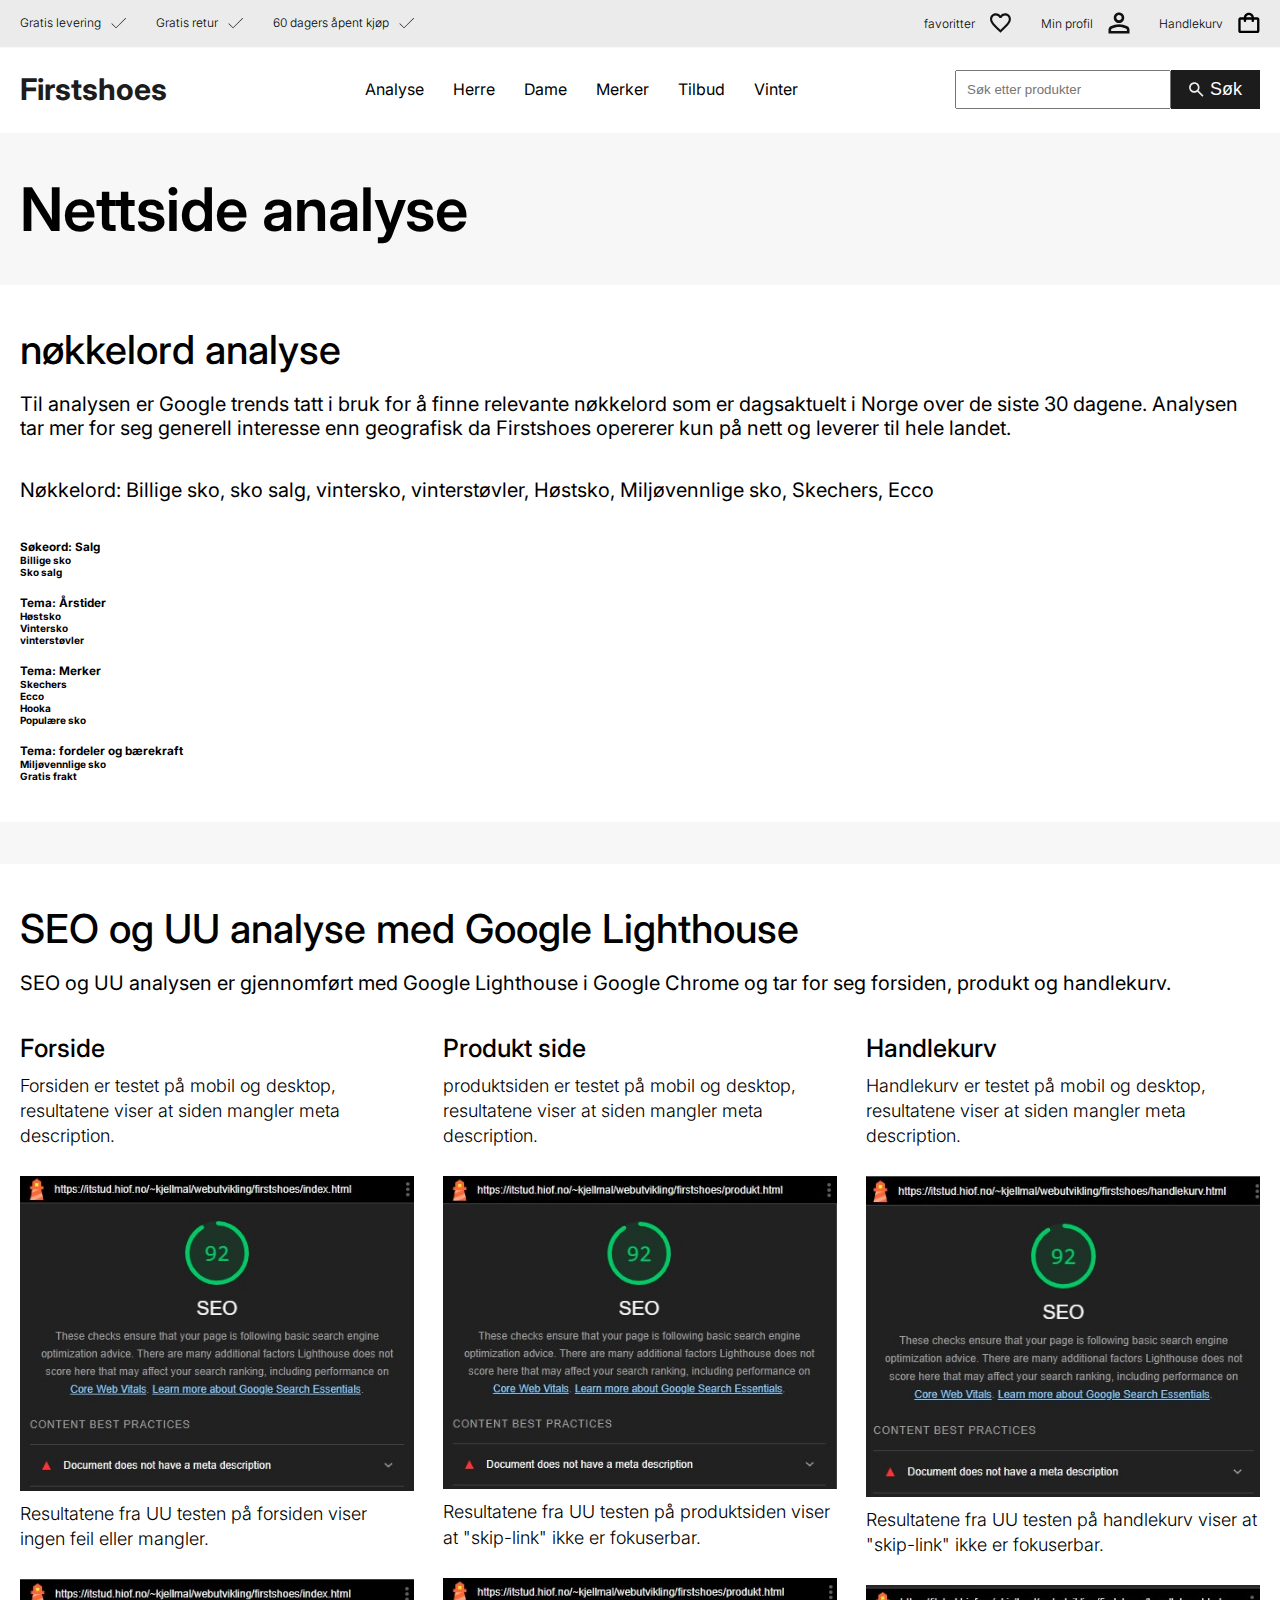
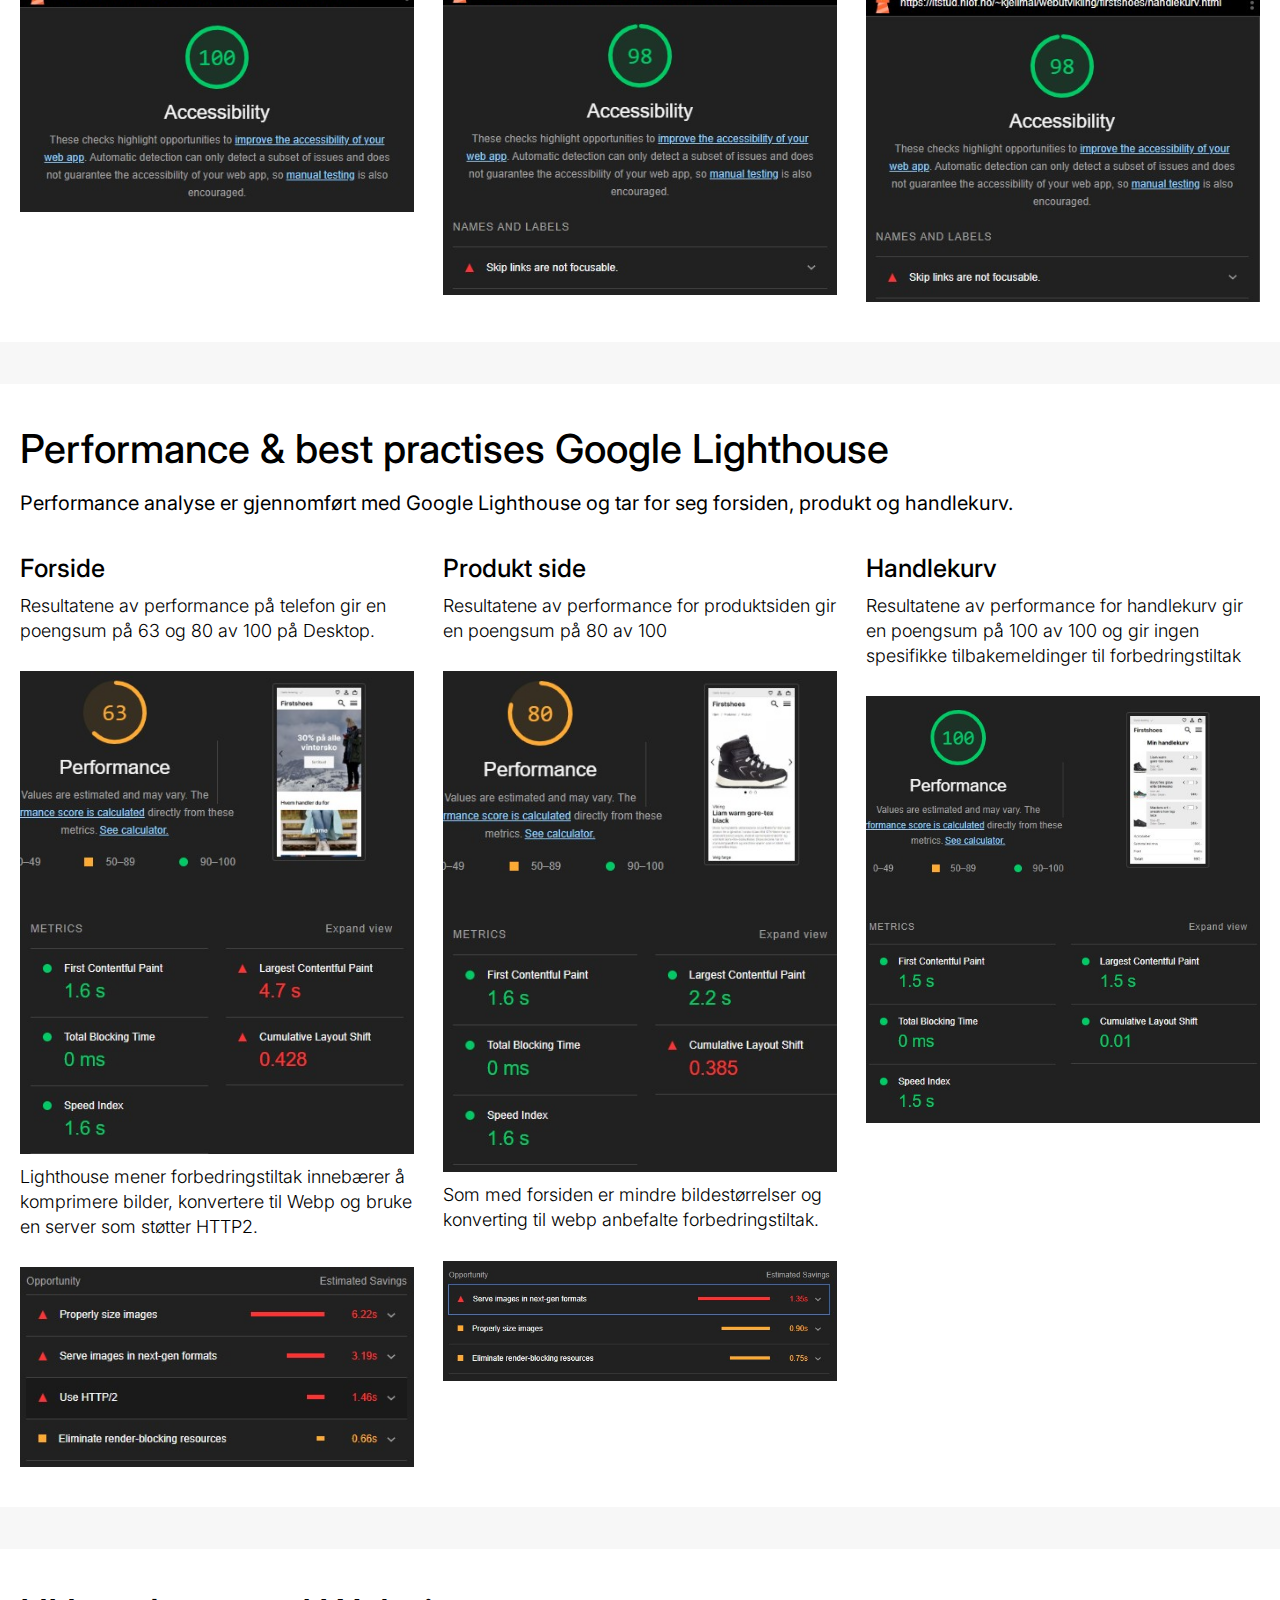
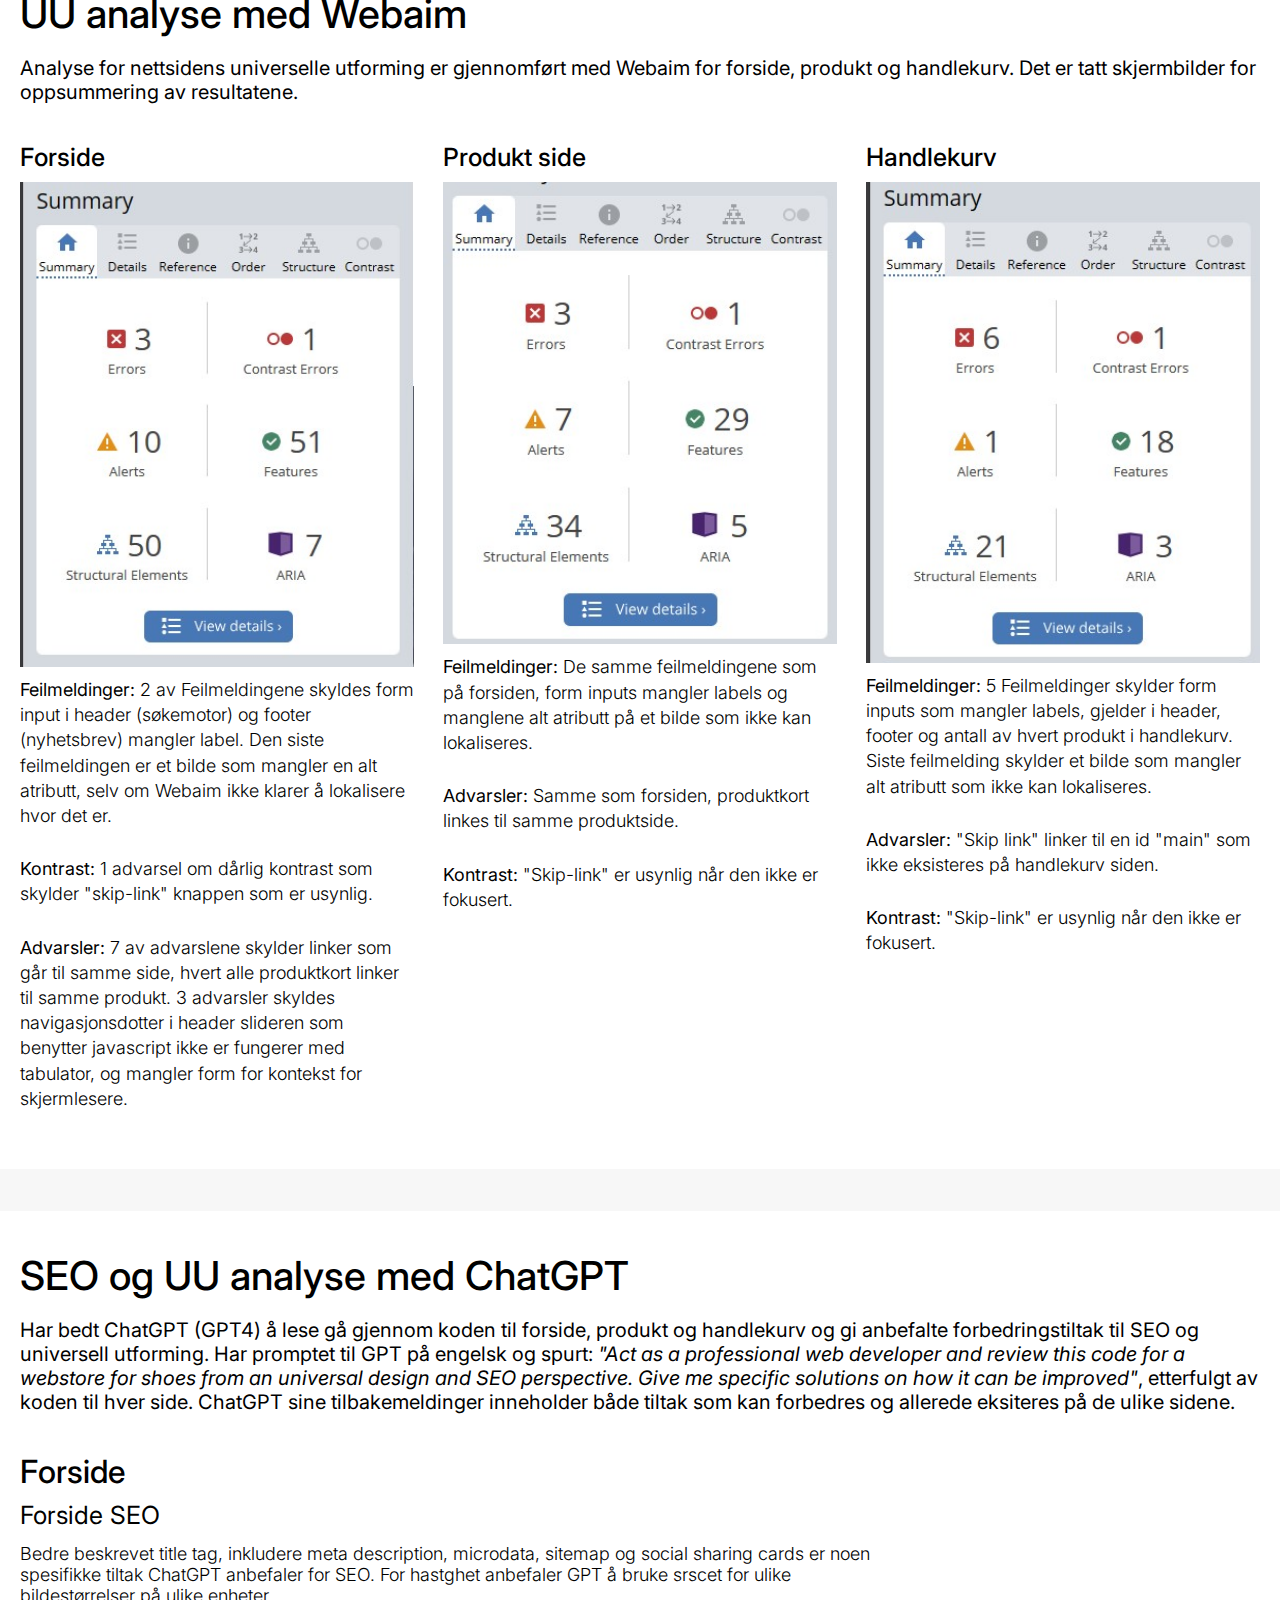
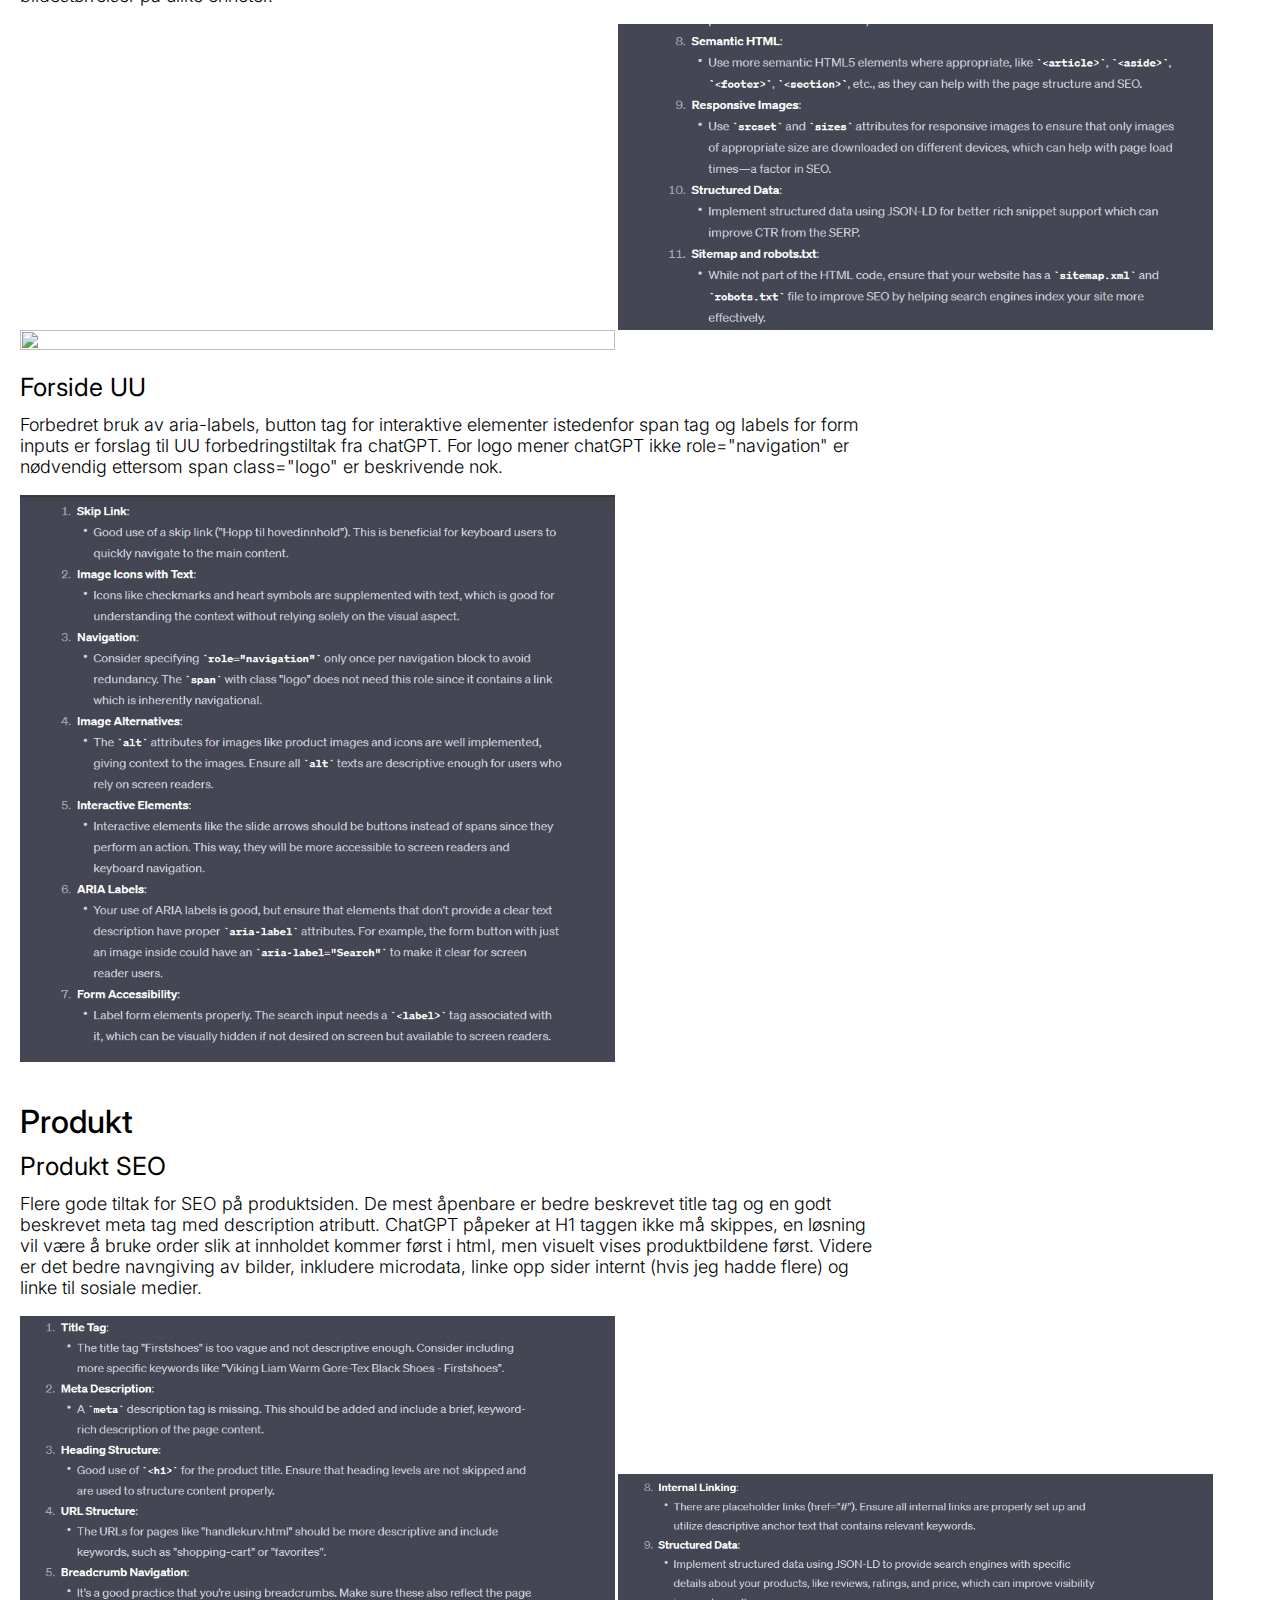
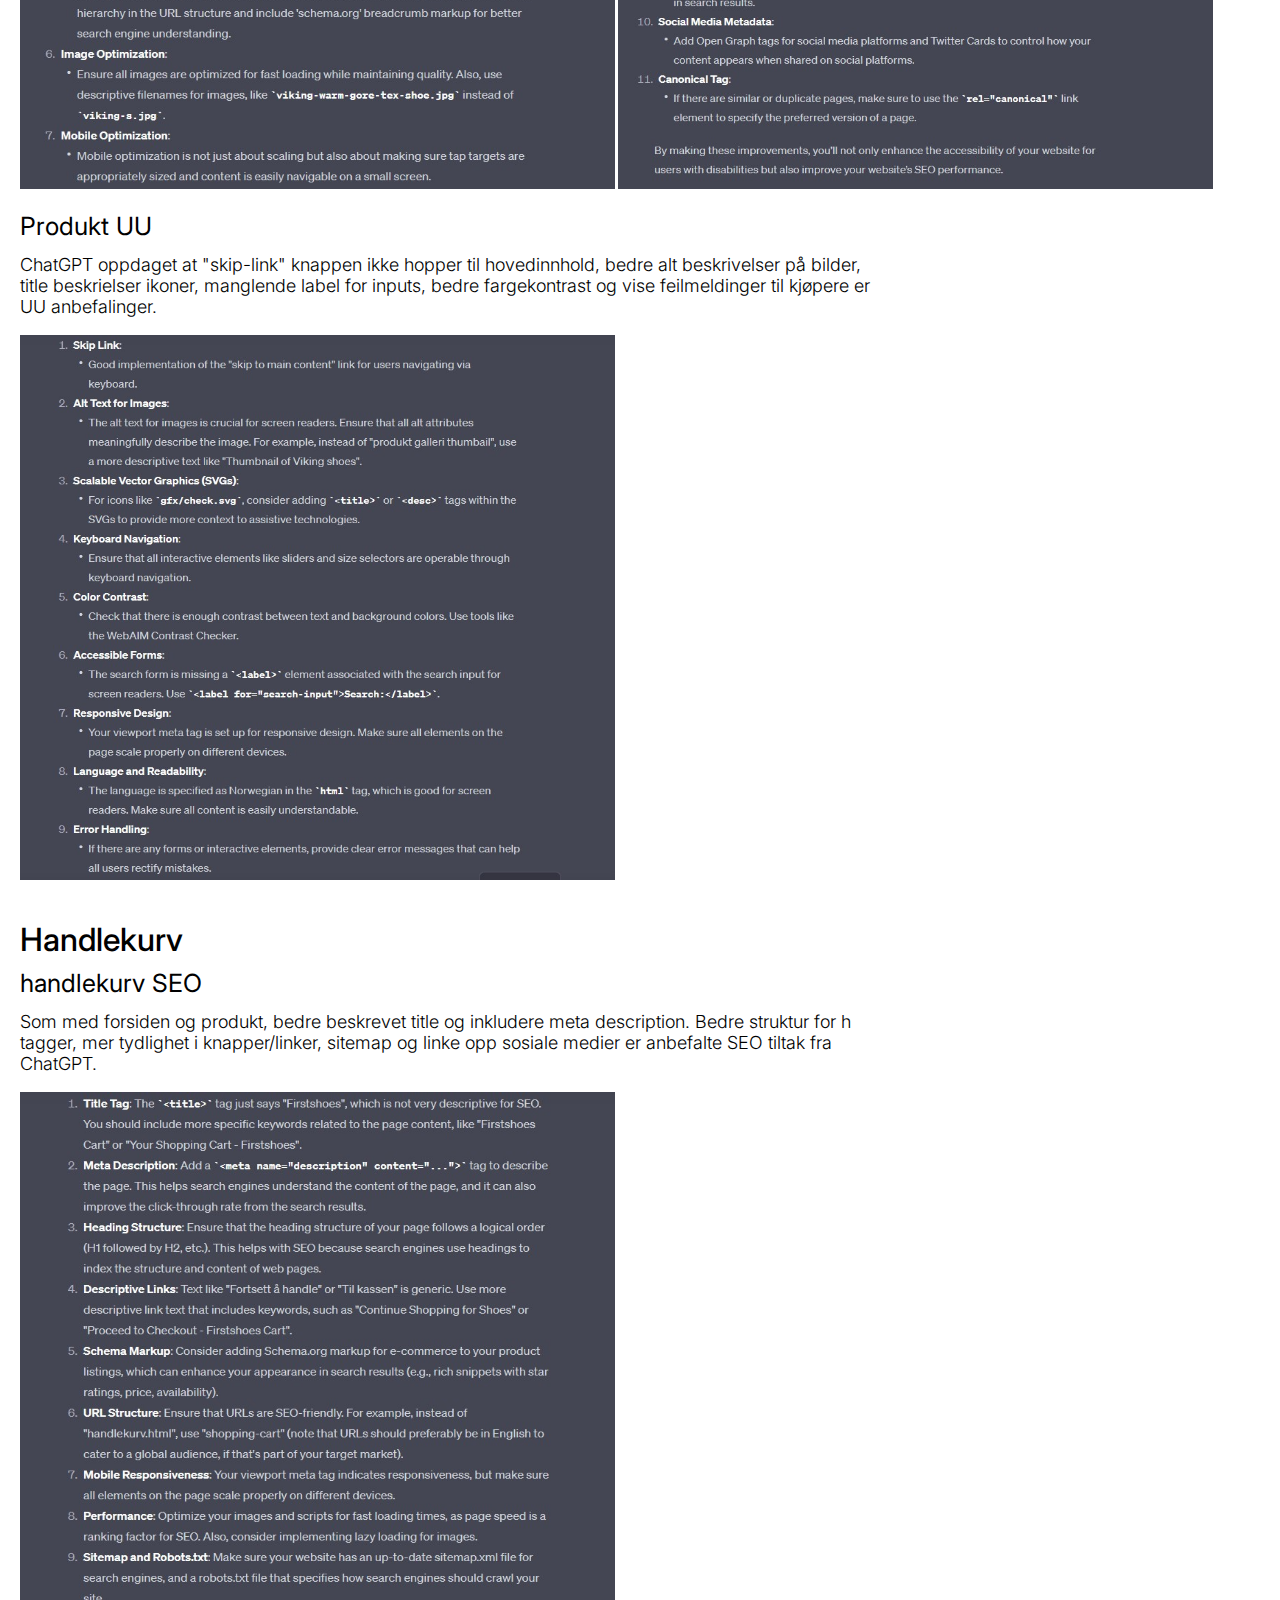
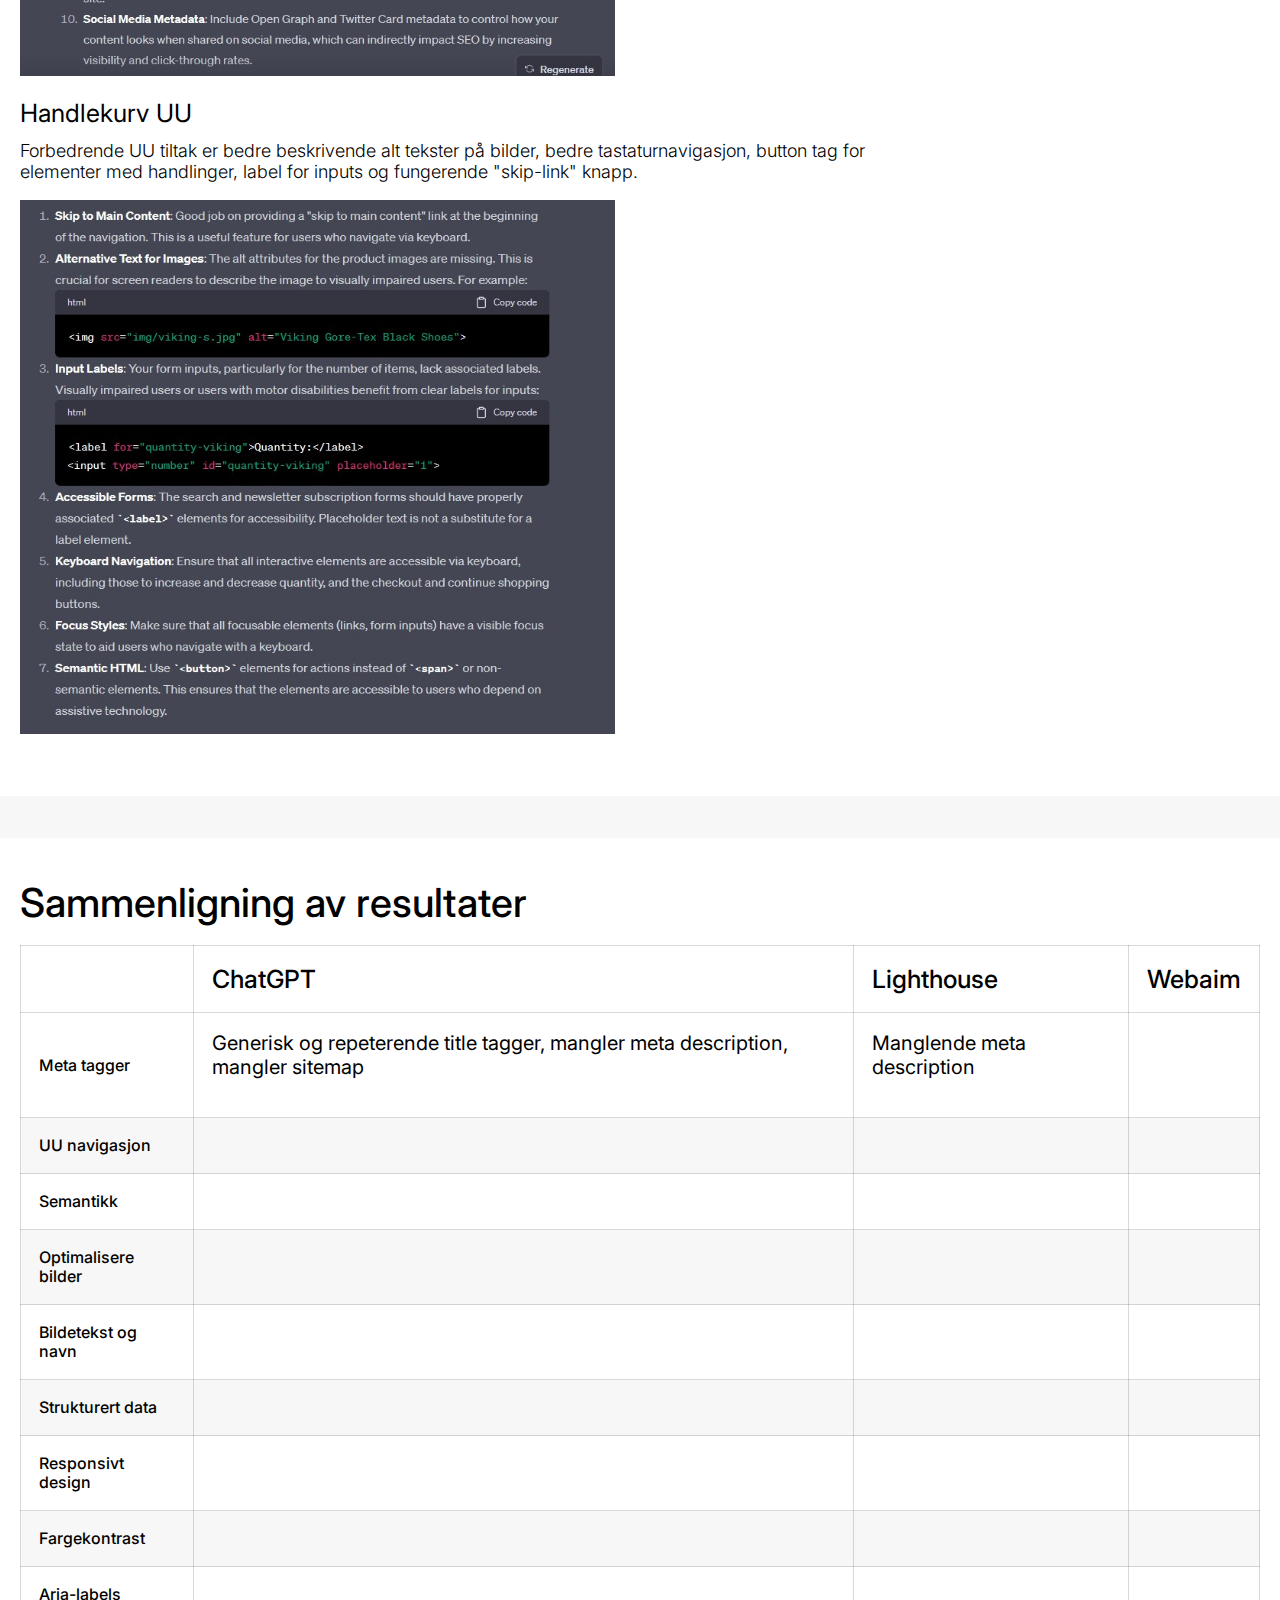
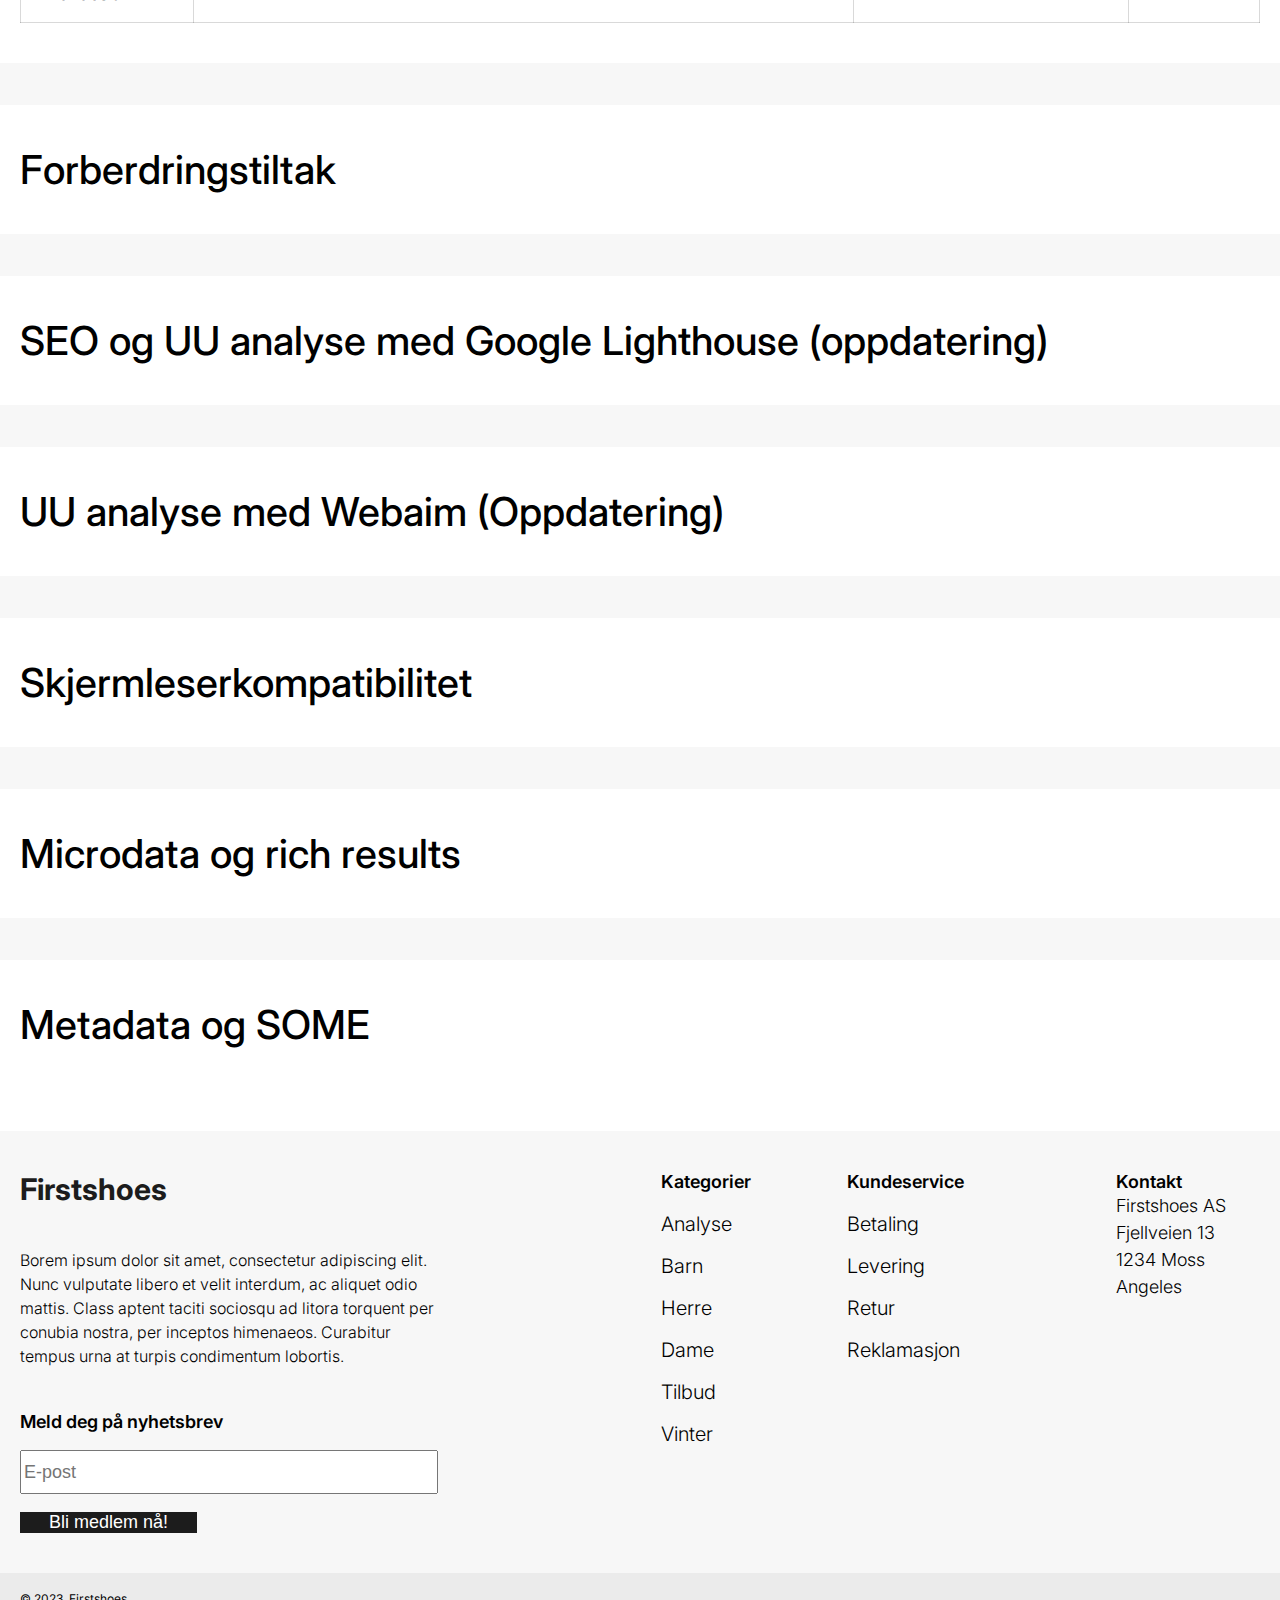
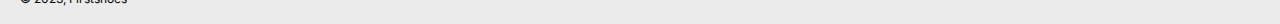
==== commit a7ec0c93: "Oppdatert analyse.html og stilark" ====
--- a/analyse.html
+++ b/analyse.html
@@ -202,7 +202,7 @@
             <table id="sammenligning">
                 <thead>
                     <tr>
-                        <th><p>Svar</p></th>
+                        <th></th>
                         <th><h3>ChatGPT</h3></th>
                         <th><h3>Lighthouse</h3></th>
                         <th><h3>Webaim</h3></th>
@@ -210,24 +210,58 @@
                 </thead>
                 <tbody>
                     <tr>
-                        <td>Head tagger</td>
-                        
-                    </tr>
-                    <tr>
-                        <td>Skip links</td>
-                        
+                        <td>Meta tagger</td>
+                        <td><p>Generisk og repeterende title tagger, mangler meta description, mangler sitemap</p></td>
+                        <td><p>Manglende meta description</p></td>
+                        <td><p></p></td>
+                    </tr>
+                    <tr>
+                        <td>UU navigasjon</td>
+                        <td></td>
+                        <td></td>
+                        <td></td>
+                    </tr>
+                    <tr>
+                        <td>Semantikk</td>
+                        <td></td>
+                        <td></td>
+                        <td></td>
                     </tr>
                     <tr>
                         <td>Optimalisere bilder</td>
-                        
+                        <td></td>
+                        <td></td>
+                        <td></td>
                     </tr>
                     <tr>
                         <td>Bildetekst og navn</td>
-                        
-                    </tr>
-                    <tr>
-                        <td>Tittelstruktur</td>
-                        
+                        <td></td>
+                        <td></td>
+                        <td></td>
+                    </tr>
+                    <tr>
+                        <td>Strukturert data</td>
+                        <td></td>
+                        <td></td>
+                        <td></td>
+                    </tr>
+                    <tr>
+                        <td>Responsivt design</td>
+                        <td></td>
+                        <td></td>
+                        <td></td>
+                    </tr>
+                    <tr>
+                        <td>Fargekontrast</td>
+                        <td></td>
+                        <td></td>
+                        <td></td>
+                    </tr>
+                    <tr>
+                        <td>Aria-labels</td>
+                        <td></td>
+                        <td></td>
+                        <td></td>
                     </tr>
                 </tbody>
             </table>
--- a/css/style.css
+++ b/css/style.css
@@ -169,7 +169,8 @@
   width: 100%;
   height: 100%;
   position: absolute;
-  object-fit: cover;
+  -o-object-fit: cover;
+     object-fit: cover;
   overflow: hidden;
   top: 0;
   left: 0;
@@ -380,7 +381,8 @@
   flex-wrap: wrap;
   justify-content: space-between;
   align-items: center;
-  column-gap: 1rem;
+  -moz-column-gap: 1rem;
+       column-gap: 1rem;
   margin-bottom: 1rem;
 }
 .merker-header p {
@@ -474,8 +476,10 @@
   width: 100%;
   max-height: 18rem;
   order: -1;
-  object-fit: cover;
-  object-position: bottom;
+  -o-object-fit: cover;
+     object-fit: cover;
+  -o-object-position: bottom;
+     object-position: bottom;
 }
 #produkter span:not(:last-child) {
   font-size: clamp(1.8rem, 1.8rem + (1vw - 0.76rem) * 0.3846, 2rem);
@@ -558,16 +562,20 @@
 .slide-img {
   width: 100%;
   height: 100%;
-  object-fit: cover;
-  object-position: bottom;
+  -o-object-fit: cover;
+     object-fit: cover;
+  -o-object-position: bottom;
+     object-position: bottom;
 }
 
 .prod_slide_thumb {
   display: none;
   width: 100%;
   max-height: 15rem;
-  object-fit: cover;
-  object-position: bottom;
+  -o-object-fit: cover;
+     object-fit: cover;
+  -o-object-position: bottom;
+     object-position: bottom;
 }
 
 #prod_info {
@@ -605,7 +613,8 @@
   display: flex;
   flex-direction: row;
   flex-wrap: wrap;
-  column-gap: clamp(1.2rem, 1.2rem + (1vw - 0.76rem) * 1.1538, 1.8rem);
+  -moz-column-gap: clamp(1.2rem, 1.2rem + (1vw - 0.76rem) * 1.1538, 1.8rem);
+       column-gap: clamp(1.2rem, 1.2rem + (1vw - 0.76rem) * 1.1538, 1.8rem);
 }
 #prod_info_color h2 {
   width: 100%;
@@ -628,7 +637,8 @@
   display: flex;
   flex-direction: row;
   flex-wrap: wrap;
-  column-gap: clamp(1.2rem, 1.2rem + (1vw - 0.76rem) * 1.1538, 1.8rem);
+  -moz-column-gap: clamp(1.2rem, 1.2rem + (1vw - 0.76rem) * 1.1538, 1.8rem);
+       column-gap: clamp(1.2rem, 1.2rem + (1vw - 0.76rem) * 1.1538, 1.8rem);
 }
 #prod_info_size h3 {
   width: 100%;
@@ -759,8 +769,10 @@
   height: 100%;
   max-height: 15rem;
   overflow: hidden;
-  object-fit: cover;
-  object-position: bottom;
+  -o-object-fit: cover;
+     object-fit: cover;
+  -o-object-position: bottom;
+     object-position: bottom;
 }
 .cart_item > :nth-child(2) {
   flex: 2 1 0;
@@ -909,7 +921,8 @@
 .gpt-row img {
   width: 100%;
   height: 100%;
-  object-fit: contain;
+  -o-object-fit: contain;
+     object-fit: contain;
   display: inline-block;
   max-width: 48%;
   margin-bottom: 2em;
@@ -923,19 +936,22 @@
   border-collapse: collapse;
   border-spacing: 0;
   width: 100%;
-  border: 1px solid #ddd;
 }
 #sammenligning h3 {
   font-size: clamp(2rem, 2rem + (1vw - 0.76rem) * 0.9615, 2.5rem);
   font-weight: 500;
 }
 #sammenligning th, #sammenligning td {
-  border: 1px solid #000000;
+  border: 0.1rem solid rgba(0, 0, 0, 0.15);
   text-align: left;
-  padding: 8px;
+  padding: clamp(1.2rem, 1.2rem + (1vw - 0.76rem) * 1.1538, 1.8rem);
 }
 #sammenligning tr:nth-child(even) {
-  background-color: #f2f2f2;
+  background-color: #F7F7F7;
+}
+#sammenligning tr td:first-child {
+  font-size: clamp(1.4rem, 1.4rem + (1vw - 0.76rem) * 0.3846, 1.6rem);
+  font-weight: 500;
 }
 
 footer {
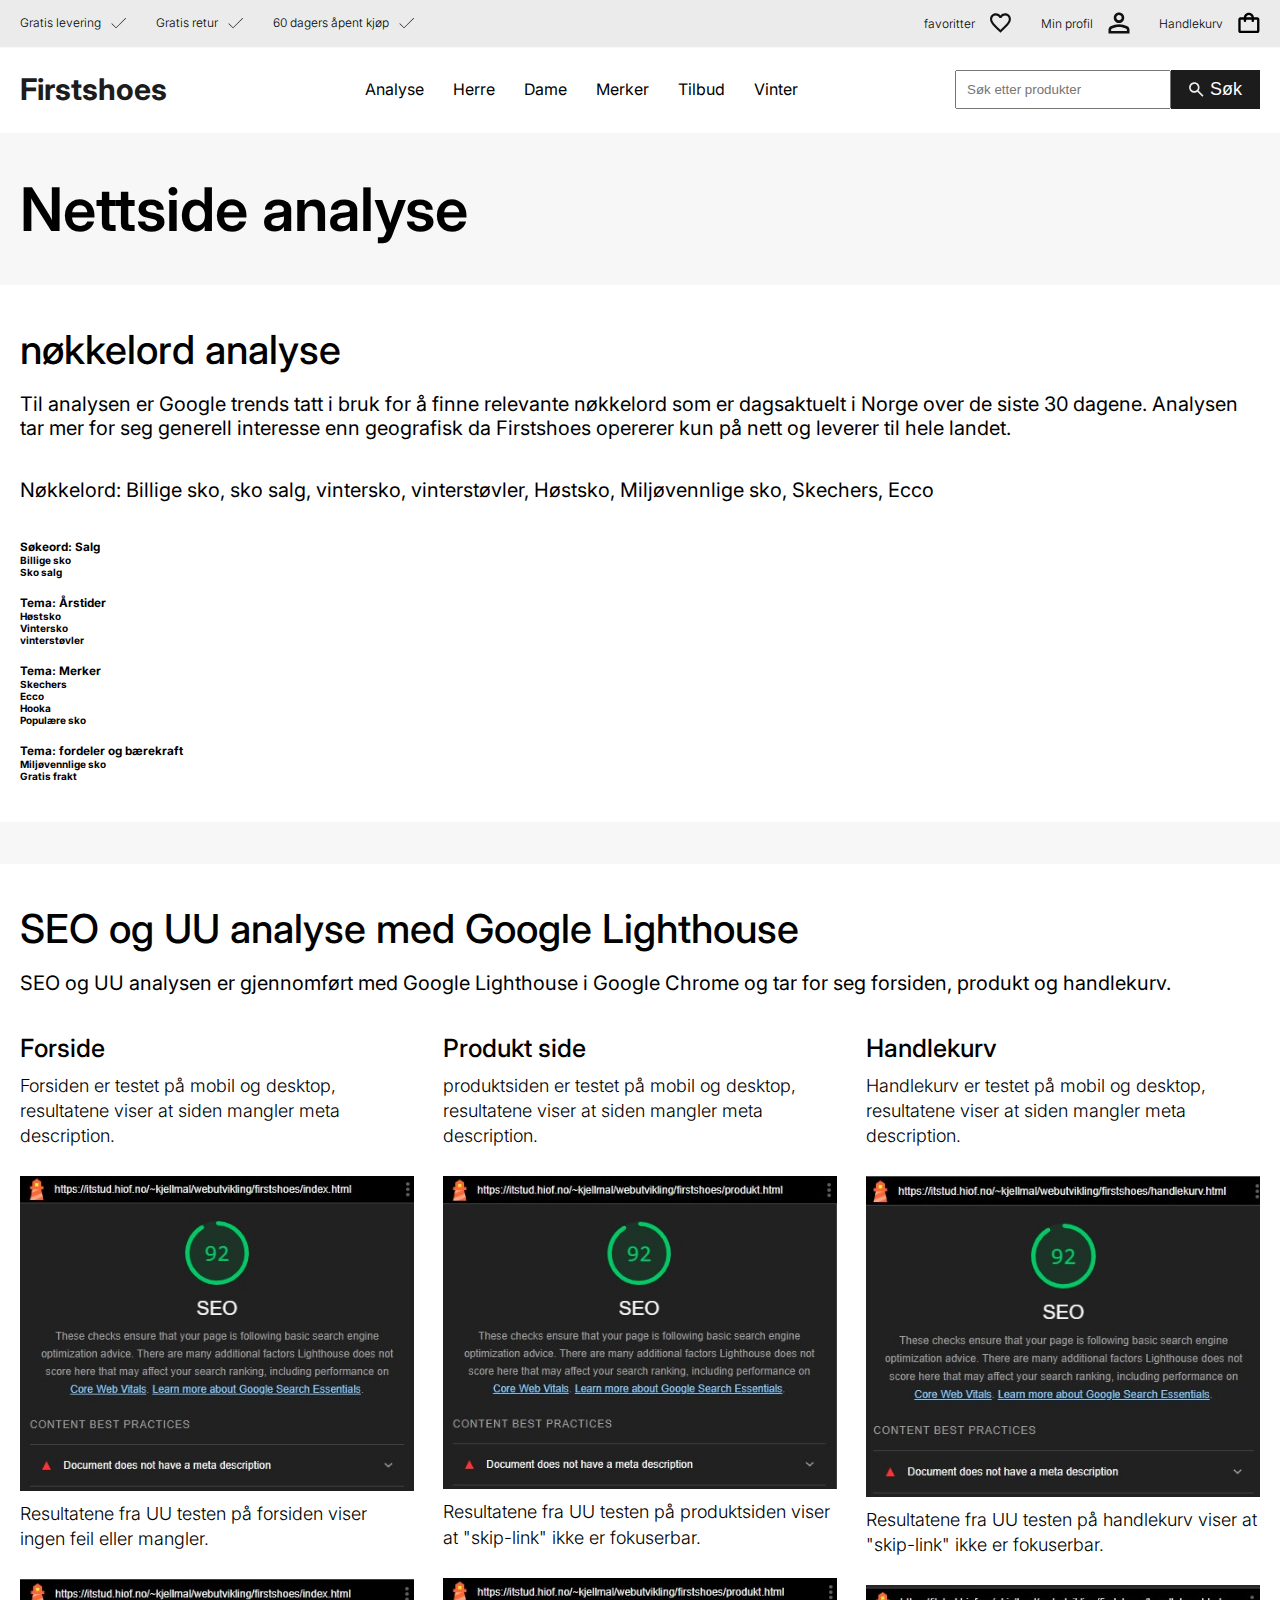
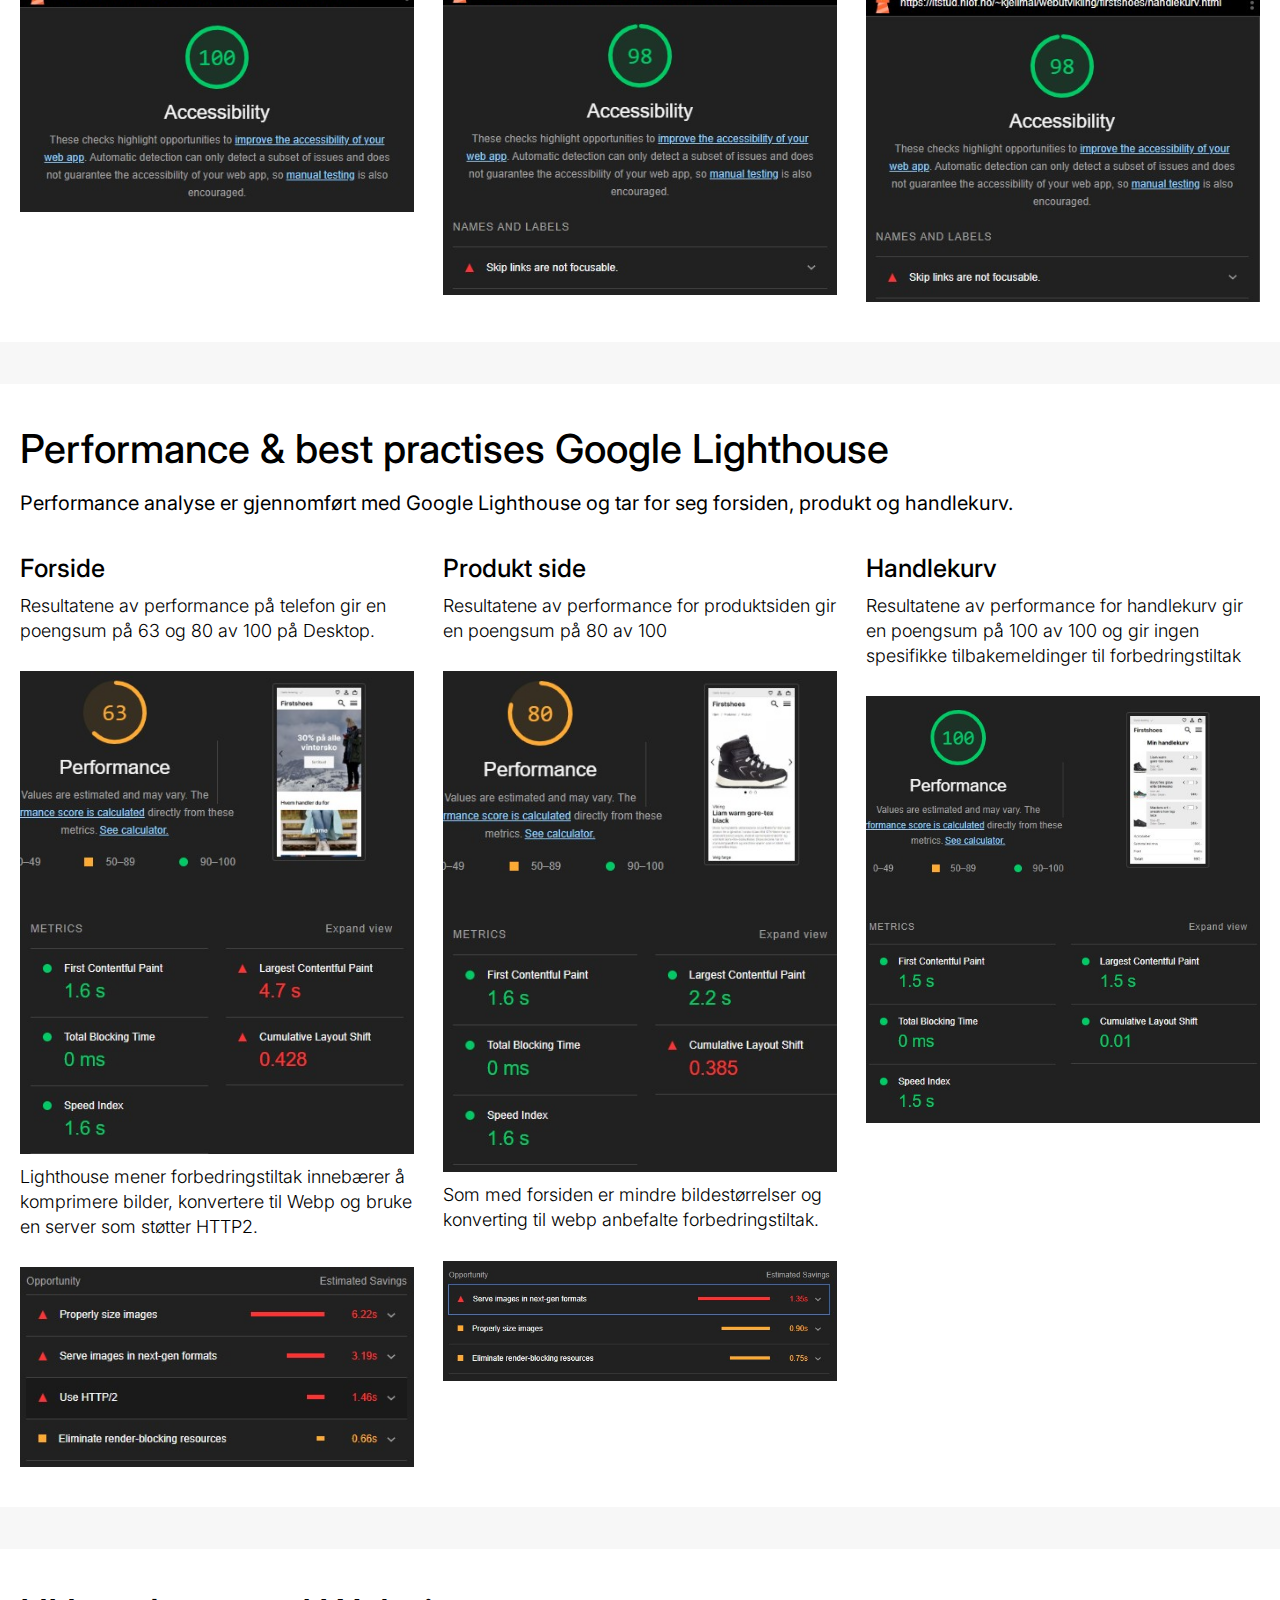
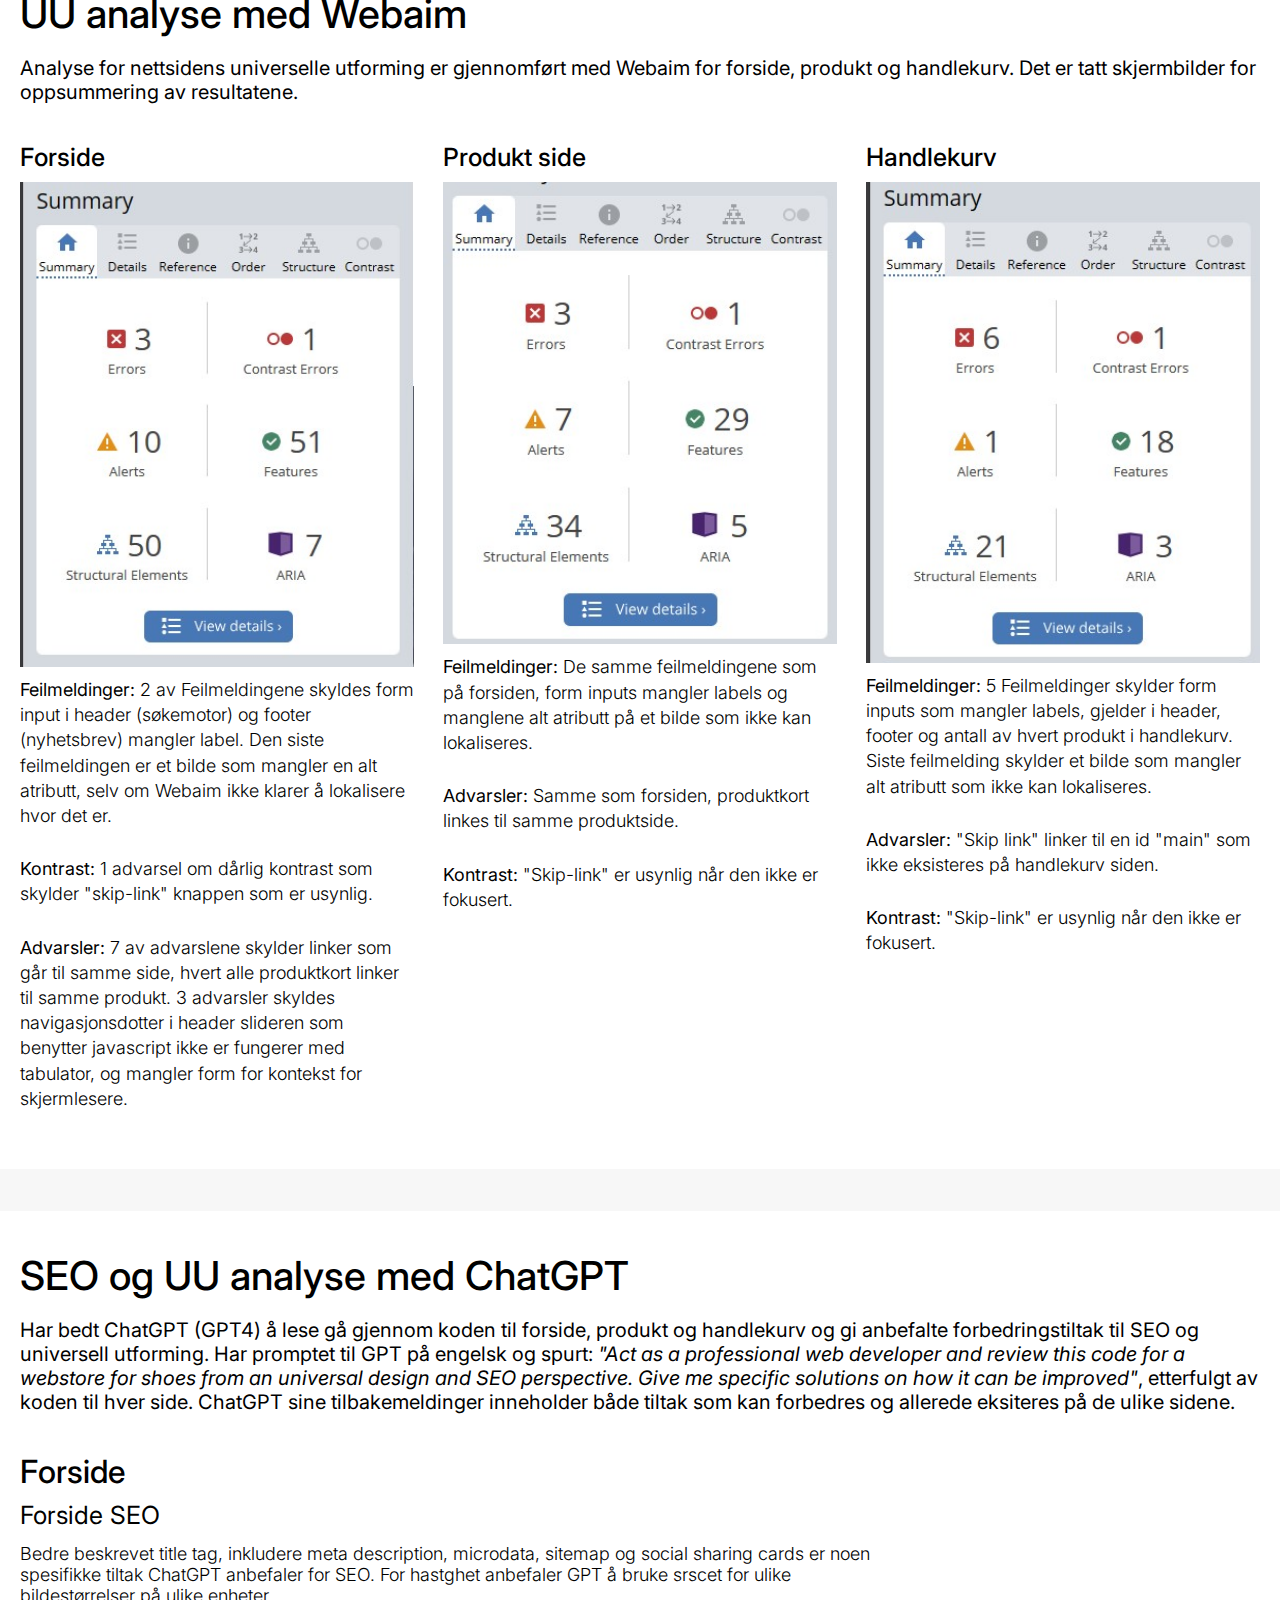
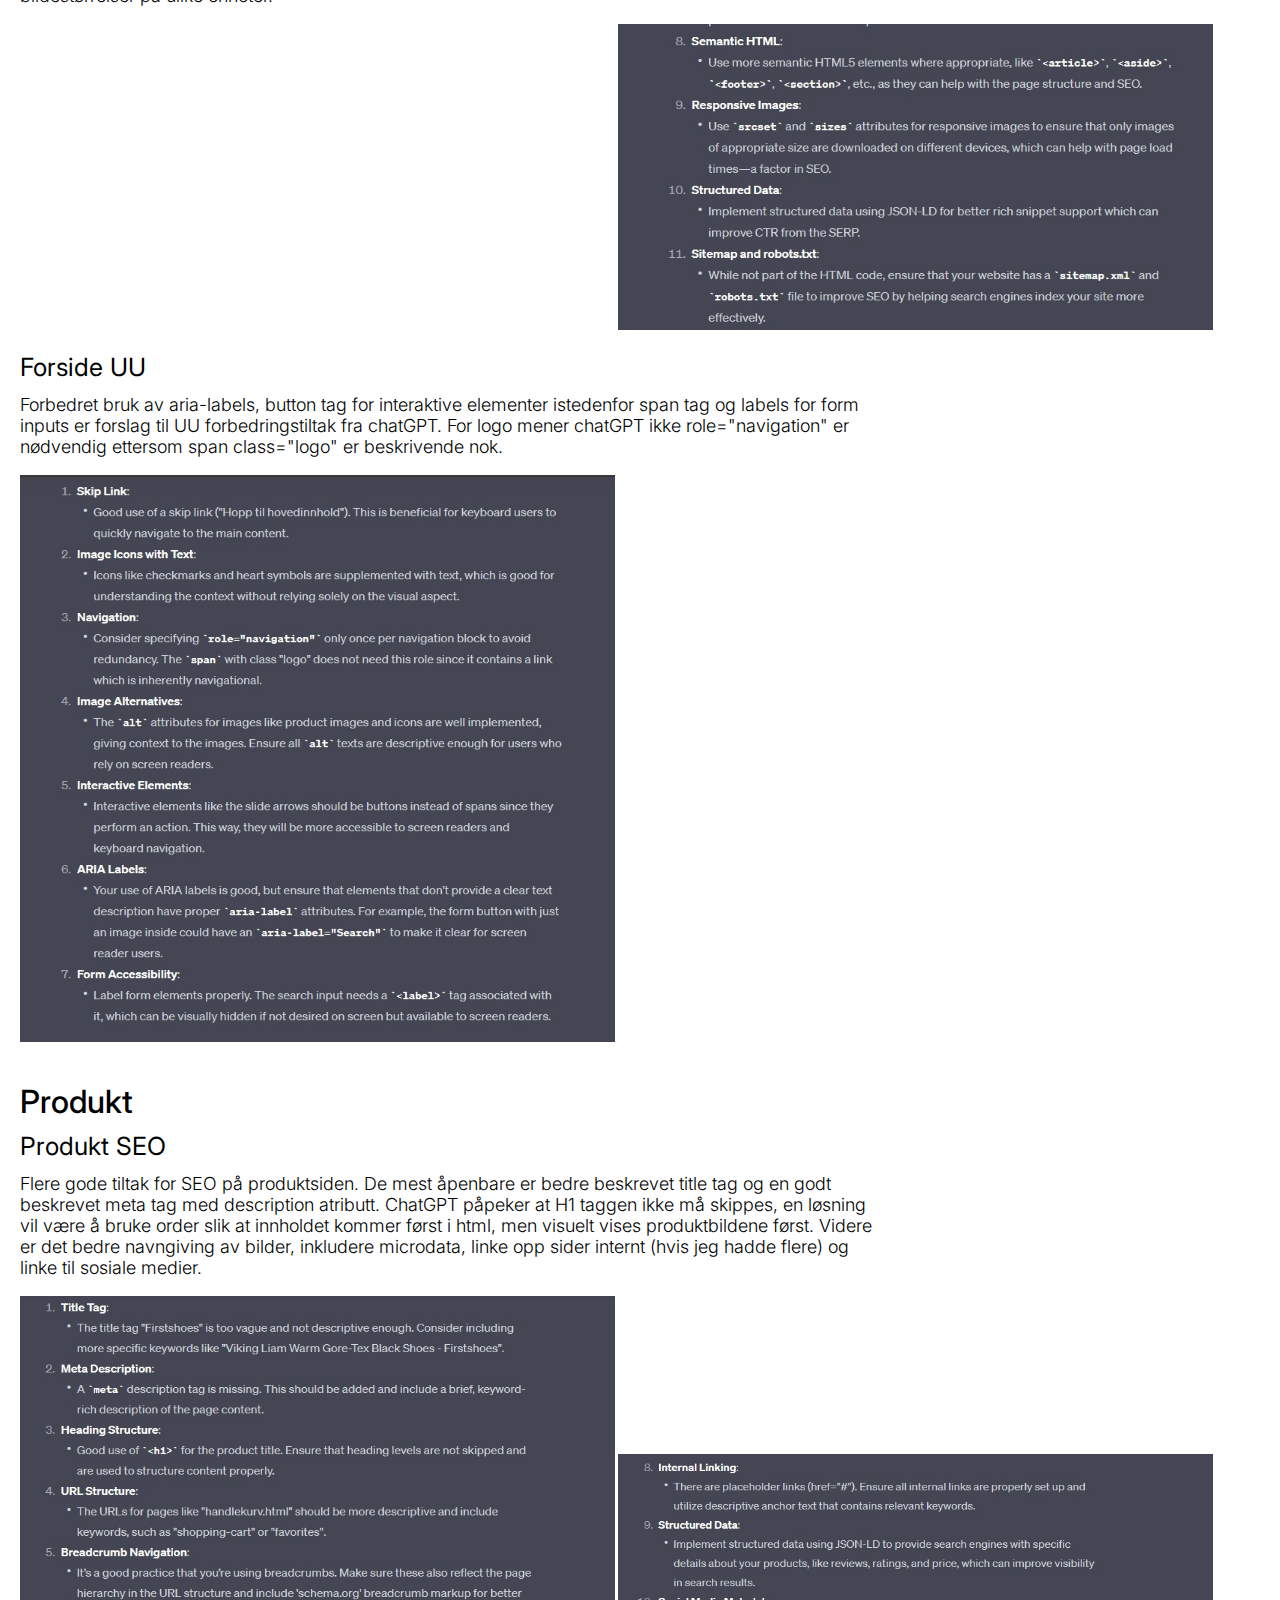
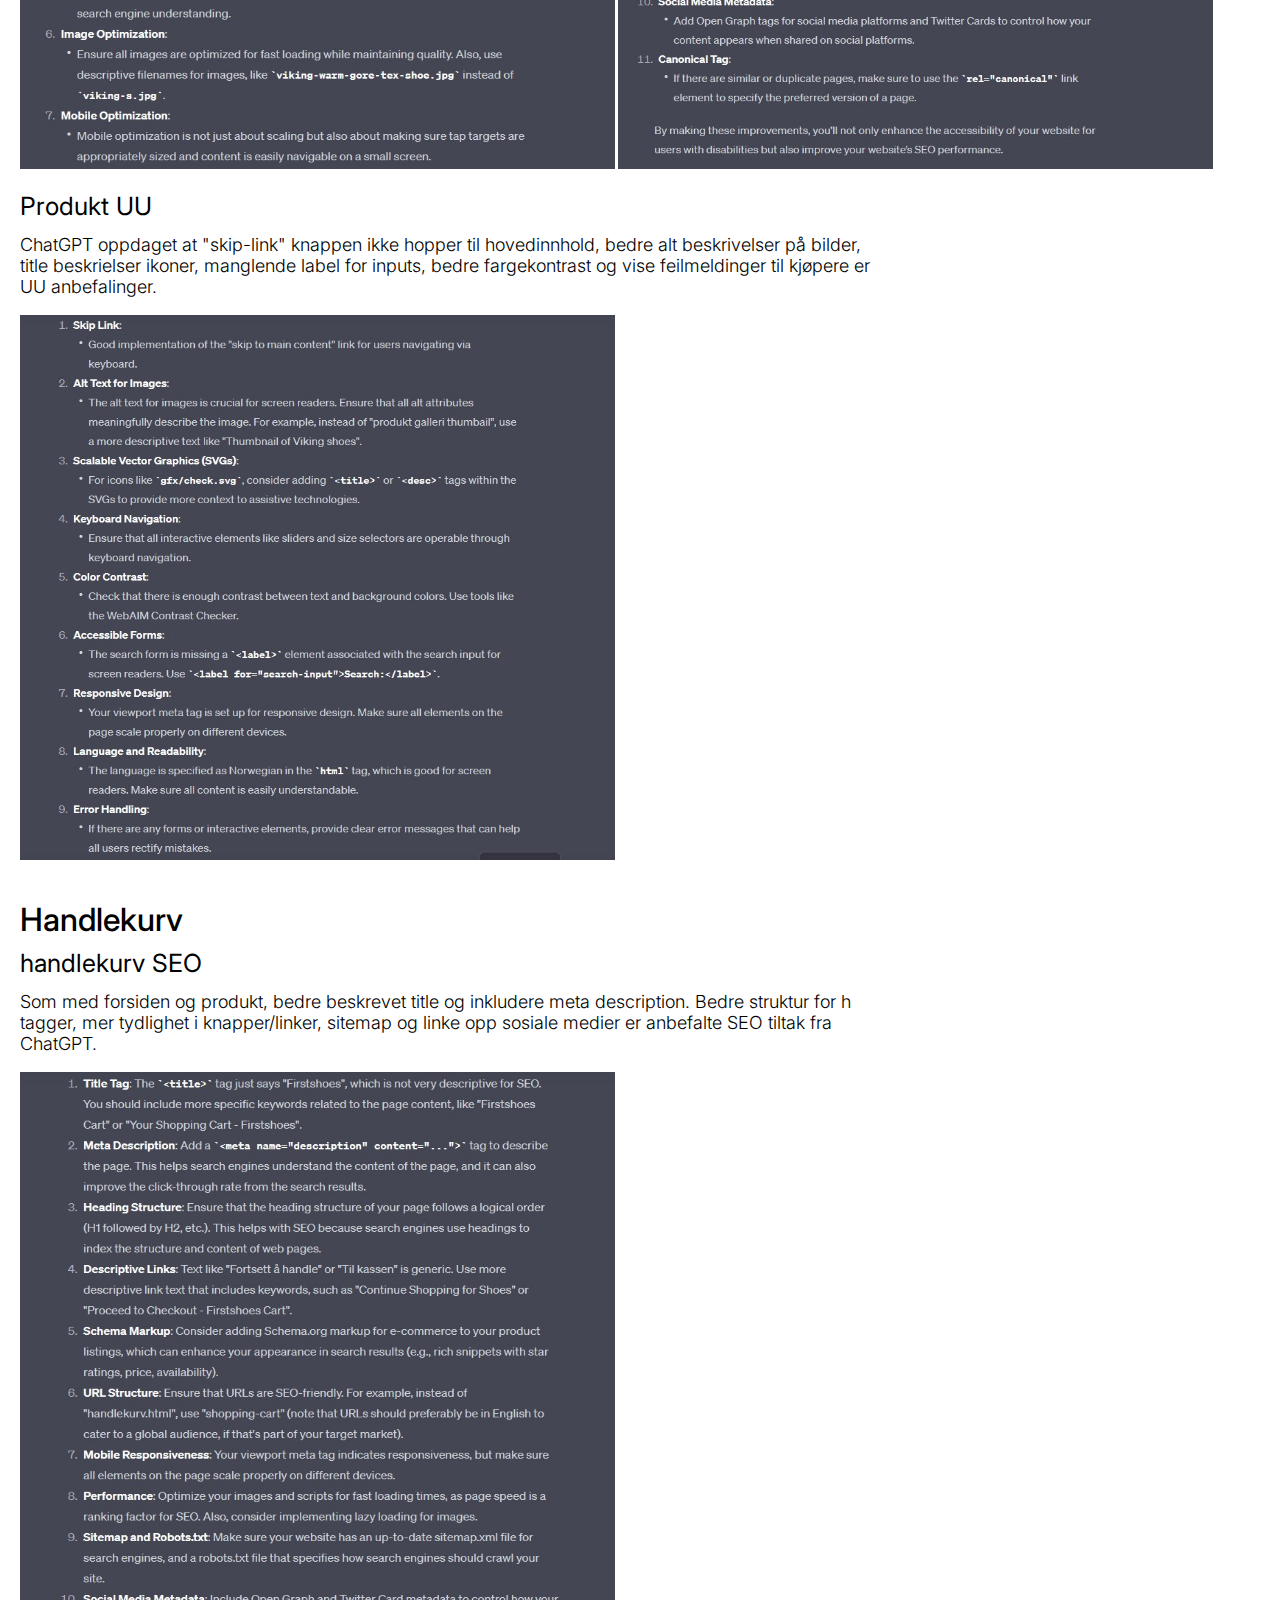
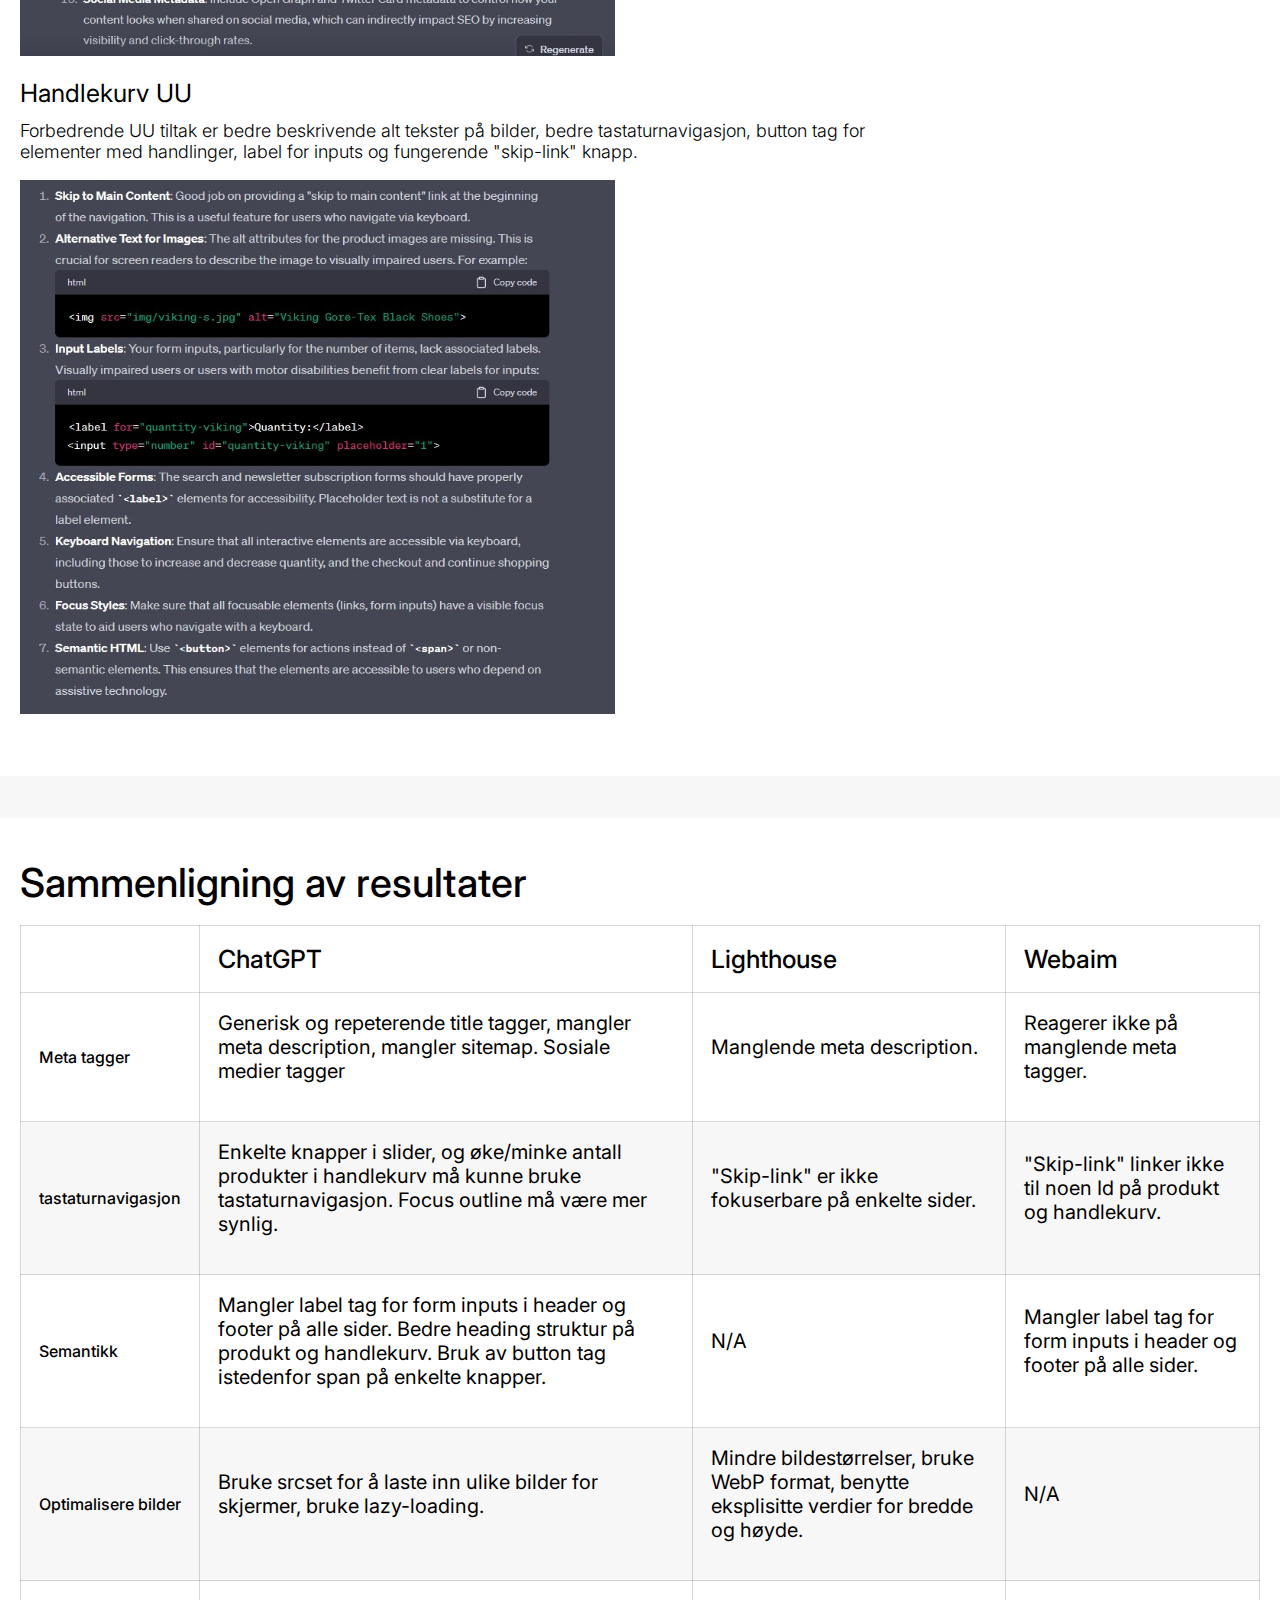
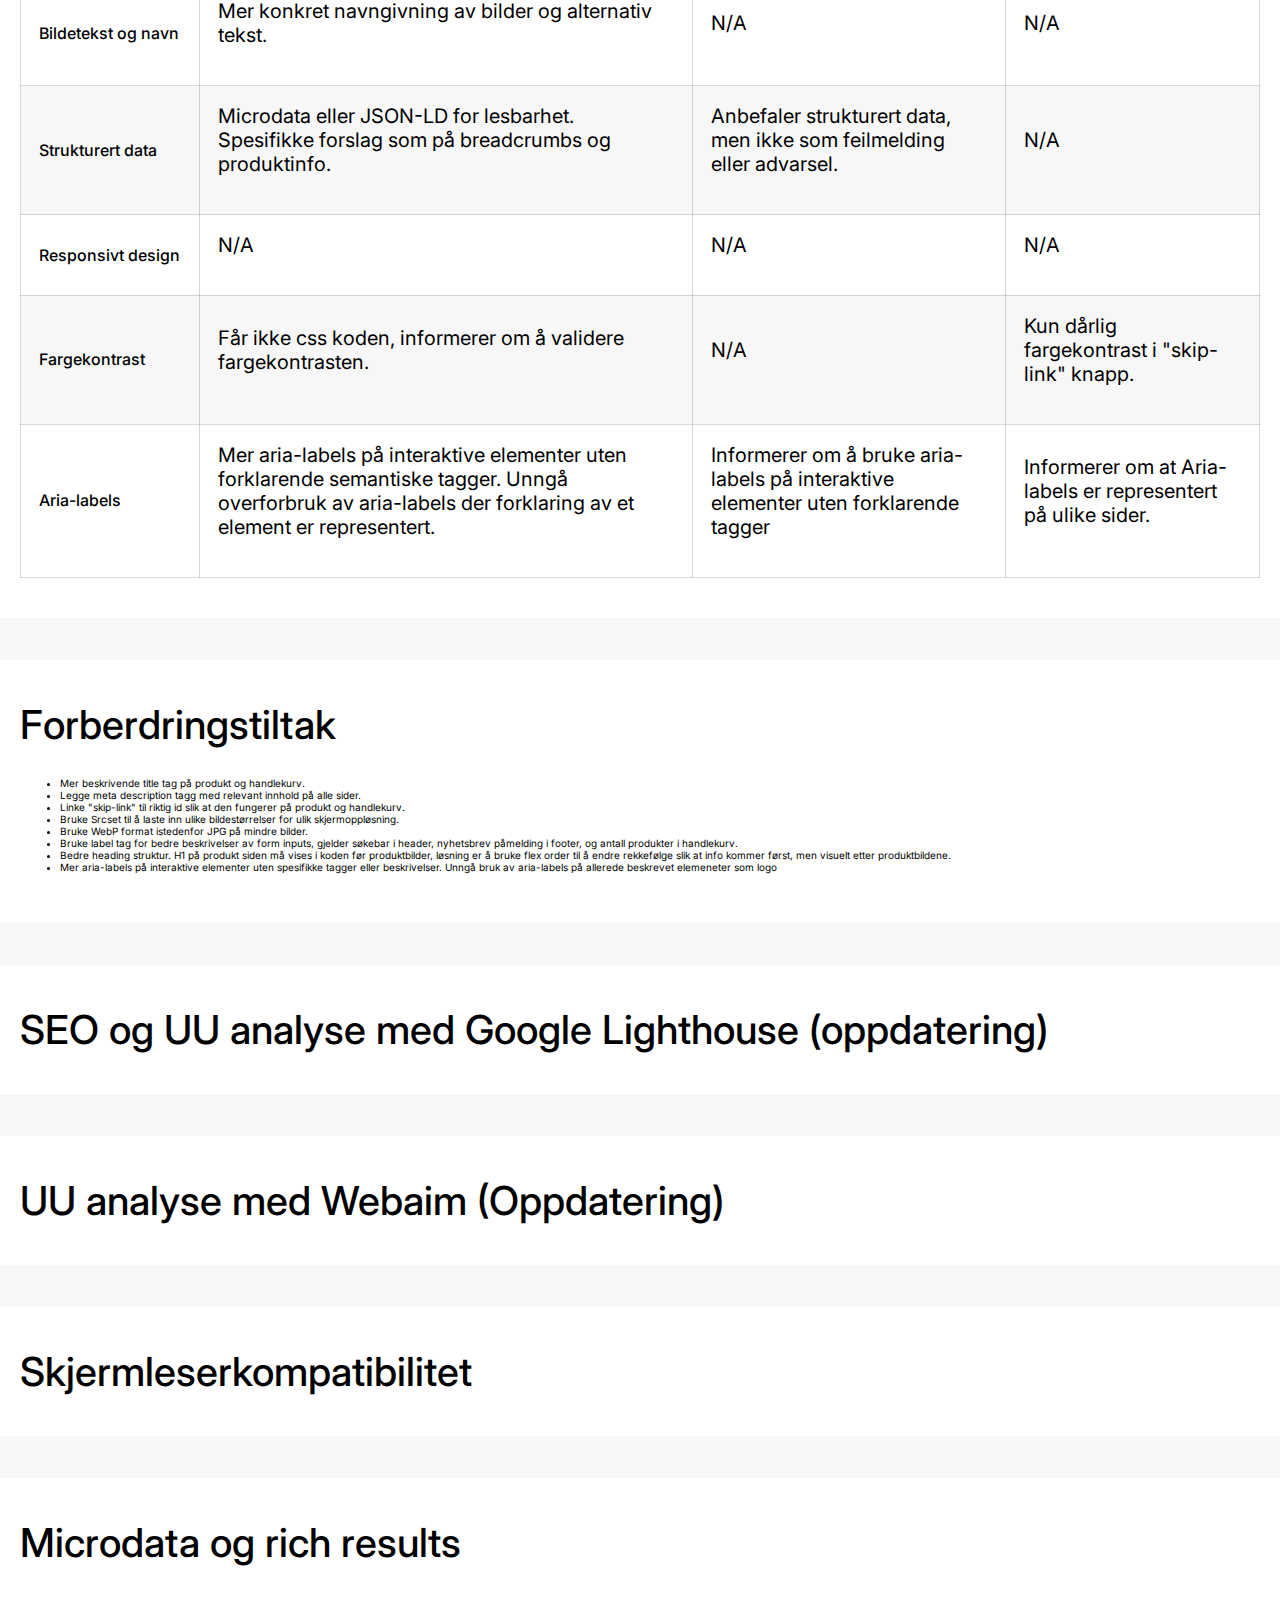
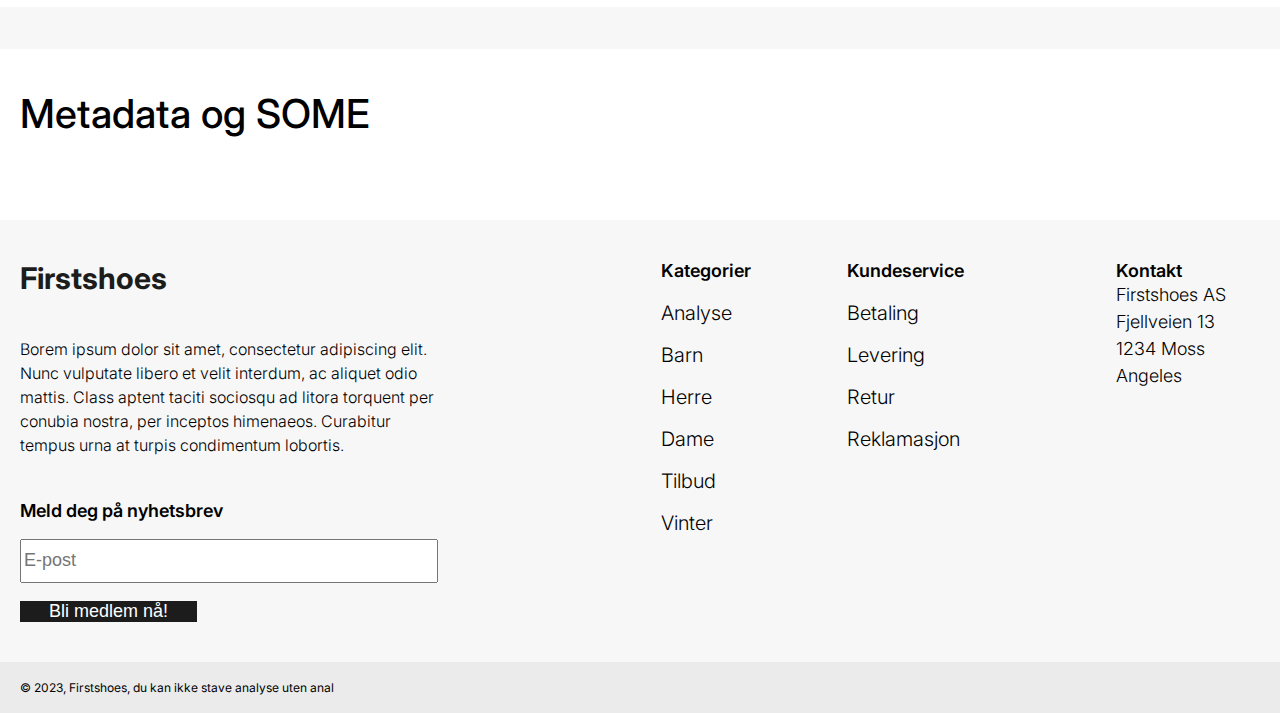
==== commit 85e5f3f2: "Oppdatert alle sider og optimalisert bilder" ====
--- a/analyse.html
+++ b/analyse.html
@@ -2,11 +2,12 @@
 <html lang="no">
 <head>
     <meta charset="UTF-8">
-    <meta name="viewport" content="width=device-width, initial-scale=1.0">
     <link rel="stylesheet" href="css/style.css">
     <link rel="preconnect" href="https://fonts.googleapis.com">
     <link rel="preconnect" href="https://fonts.gstatic.com" crossorigin>
     <link href="https://fonts.googleapis.com/css2?family=Inter:wght@300;400;500;600;700&display=swap" rel="stylesheet">
+    <meta name="viewport" content="width=device-width, initial-scale=1.0">
+    <meta name="description" content="Firstshoes selger billige sko til hele familien i alle årstider. Gratis levering og 60 dagers åpent kjøp.">
     <title>Analyse - Firstshoes</title>
 </head>
 <body>
@@ -197,7 +198,7 @@
                 <img src="img/GPT_Handlekurv_UU.jpg" alt="" />
             </article>
         </section>
-        <section class="analyse-section table-container">
+        <section class="analyse-section sammenligning-container">
             <h2>Sammenligning av resultater</h2>
             <table id="sammenligning">
                 <thead>
@@ -211,63 +212,73 @@
                 <tbody>
                     <tr>
                         <td>Meta tagger</td>
-                        <td><p>Generisk og repeterende title tagger, mangler meta description, mangler sitemap</p></td>
-                        <td><p>Manglende meta description</p></td>
-                        <td><p></p></td>
-                    </tr>
-                    <tr>
-                        <td>UU navigasjon</td>
-                        <td></td>
-                        <td></td>
-                        <td></td>
+                        <td><p>Generisk og repeterende title tagger, mangler meta description, mangler sitemap. Sosiale medier tagger</p></td>
+                        <td><p>Manglende meta description.</p></td>
+                        <td><p>Reagerer ikke på manglende meta tagger.</p></td>
+                    </tr>
+                    <tr>
+                        <td>tastaturnavigasjon</td>
+                        <td><p>Enkelte knapper i slider, og øke/minke antall produkter i handlekurv må kunne bruke tastaturnavigasjon. Focus outline må være mer synlig.</p></td>
+                        <td><p>"Skip-link" er ikke fokuserbare på enkelte sider.</p></td>
+                        <td><p>"Skip-link" linker ikke til noen Id på produkt og handlekurv.</p></td>
                     </tr>
                     <tr>
                         <td>Semantikk</td>
-                        <td></td>
-                        <td></td>
-                        <td></td>
+                        <td><p>Mangler label tag for form inputs i header og footer på alle sider. Bedre heading struktur på produkt og handlekurv. Bruk av button tag istedenfor span på enkelte knapper.</p></td>
+                        <td><p>N/A</p></td>
+                        <td><p>Mangler label tag for form inputs i header og footer på alle sider.</p></td>
                     </tr>
                     <tr>
                         <td>Optimalisere bilder</td>
-                        <td></td>
-                        <td></td>
-                        <td></td>
+                        <td><p>Bruke srcset for å laste inn ulike bilder for skjermer, bruke lazy-loading.</p></td>
+                        <td><p>Mindre bildestørrelser, bruke WebP format, benytte eksplisitte verdier for bredde og høyde.</p></td>
+                        <td><p>N/A</p></td>
                     </tr>
                     <tr>
                         <td>Bildetekst og navn</td>
-                        <td></td>
-                        <td></td>
-                        <td></td>
+                        <td><p>Mer konkret navngivning av bilder og alternativ tekst.</p></td>
+                        <td><p>N/A</p></td>
+                        <td><p>N/A</p></td>
                     </tr>
                     <tr>
                         <td>Strukturert data</td>
-                        <td></td>
-                        <td></td>
-                        <td></td>
+                        <td><p>Microdata eller JSON-LD for lesbarhet. Spesifikke forslag som på breadcrumbs og produktinfo.</p></td>
+                        <td><p>Anbefaler strukturert data, men ikke som feilmelding eller advarsel.</p></td>
+                        <td><p>N/A</p></td>
                     </tr>
                     <tr>
                         <td>Responsivt design</td>
-                        <td></td>
-                        <td></td>
-                        <td></td>
+                        <td><p>N/A</p></td>
+                        <td><p>N/A</p></td>
+                        <td><p>N/A</p></td>
                     </tr>
                     <tr>
                         <td>Fargekontrast</td>
-                        <td></td>
-                        <td></td>
-                        <td></td>
+                        <td><p>Får ikke css koden, informerer om å validere fargekontrasten.</p></td>
+                        <td><p>N/A</p></td>
+                        <td><p>Kun dårlig fargekontrast i "skip-link" knapp.</p></td>
                     </tr>
                     <tr>
                         <td>Aria-labels</td>
-                        <td></td>
-                        <td></td>
-                        <td></td>
+                        <td><p>Mer aria-labels på interaktive elementer uten forklarende semantiske tagger. Unngå overforbruk av aria-labels der forklaring av et element er representert.</p></td>
+                        <td><p>Informerer om å bruke aria-labels på interaktive elementer uten forklarende tagger</p></td>
+                        <td><p>Informerer om at Aria-labels er representert på ulike sider.</p></td>
                     </tr>
                 </tbody>
             </table>
         </section>
         <section class="analyse-section">
             <h2>Forberdringstiltak</h2>
+            <ul>
+                <li>Mer beskrivende title tag på produkt og handlekurv.</li>
+                <li>Legge meta description tagg med relevant innhold på alle sider.</li>
+                <li>Linke "skip-link" til riktig id slik at den fungerer på produkt og handlekurv.</li>
+                <li>Bruke Srcset til å laste inn ulike bildestørrelser for ulik skjermoppløsning.</li>
+                <li>Bruke WebP format istedenfor JPG på mindre bilder.</li>
+                <li>Bruke label tag for bedre beskrivelser av form inputs, gjelder søkebar i header, nyhetsbrev påmelding i footer, og antall produkter i handlekurv.</li>
+                <li>Bedre heading struktur. H1 på produkt siden må vises i koden før produktbilder, løsning er å bruke flex order til å endre rekkefølge slik at info kommer først, men visuelt etter produktbildene.</li>
+                <li>Mer aria-labels på interaktive elementer uten spesifikke tagger eller beskrivelser. Unngå bruk av aria-labels på allerede beskrevet elemeneter som logo</li>
+            </ul>
         </section>
         <section class="analyse-section">
             <h2>SEO og UU analyse med Google Lighthouse (oppdatering)</h2>
@@ -332,7 +343,7 @@
             </article>
         </section>
         <section id="footer-sub">
-            <p>© 2023, Firstshoes</p>
+            <p>© 2023, Firstshoes, du kan ikke stave analyse uten anal</p>
         </section>
     </footer>
 </body>
--- a/css/style.css
+++ b/css/style.css
@@ -181,7 +181,7 @@
   position: absolute;
   top: auto;
   left: -100rem;
-  background-color: red;
+  background-color: #1C1C1C;
   color: #ffffff;
   padding: 1rem;
   font-size: clamp(1.6rem, 1.6rem + (1vw - 0.76rem) * 0.3846, 1.8rem);
@@ -261,6 +261,7 @@
   padding: 0 clamp(1.2rem, 1.2rem + (1vw - 0.76rem) * 1.1538, 1.8rem);
   font-size: clamp(1.6rem, 1.6rem + (1vw - 0.76rem) * 0.3846, 1.8rem);
   gap: 0.6rem;
+  cursor: pointer;
 }
 #header-main form button img {
   height: 1.5rem;
@@ -472,10 +473,21 @@
   font-weight: 300;
   margin-bottom: clamp(3rem, 3rem + (1vw - 0.76rem) * 2.3077, 4.2rem);
 }
+#produkter picture {
+  width: 100%;
+  order: -1;
+  height: 18rem;
+  position: relative;
+  overflow: hidden;
+}
+#produkter picture img {
+  position: absolute;
+  top: 0;
+  left: 0;
+}
 #produkter img {
   width: 100%;
   max-height: 18rem;
-  order: -1;
   -o-object-fit: cover;
      object-fit: cover;
   -o-object-position: bottom;
@@ -545,6 +557,7 @@
   display: grid;
   grid-template-columns: repeat(3, 1fr);
   gap: clamp(0.8rem, 0.8rem + (1vw - 0.76rem) * 1.1538, 1.4rem);
+  order: -1;
 }
 #prod_start .breadcrumbs {
   grid-column: span 3 !important;
@@ -920,7 +933,6 @@
 }
 .gpt-row img {
   width: 100%;
-  height: 100%;
   -o-object-fit: contain;
      object-fit: contain;
   display: inline-block;
@@ -928,7 +940,7 @@
   margin-bottom: 2em;
 }
 
-.table-container {
+.sammenligning-container {
   overflow-x: auto;
 }
 
@@ -1070,7 +1082,7 @@
   #produkter h4 {
     font-size: clamp(1.8rem, 1.8rem + (1vw - 0.76rem) * 0.3846, 2rem);
   }
-  #produkter img {
+  #produkter img, #produkter picture {
     max-height: 27rem;
   }
   #produkter span:not(:last-child) {
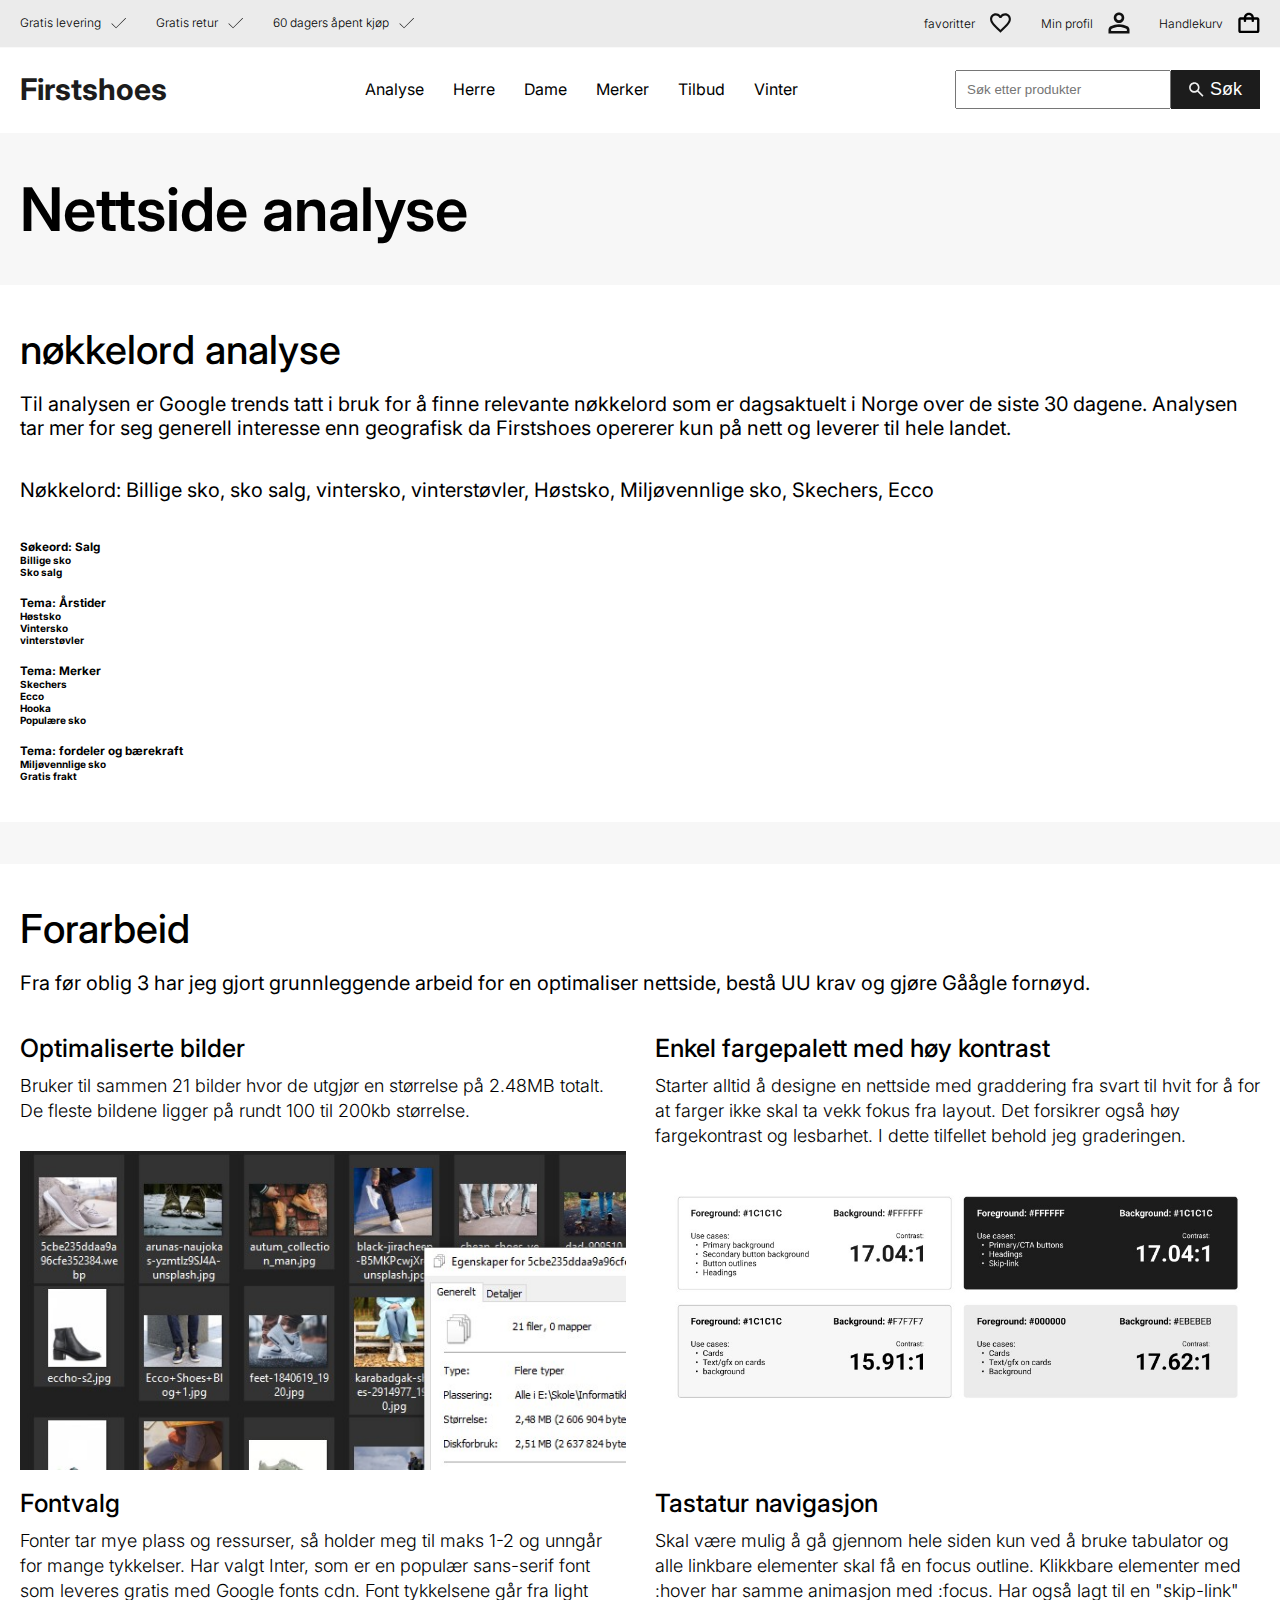
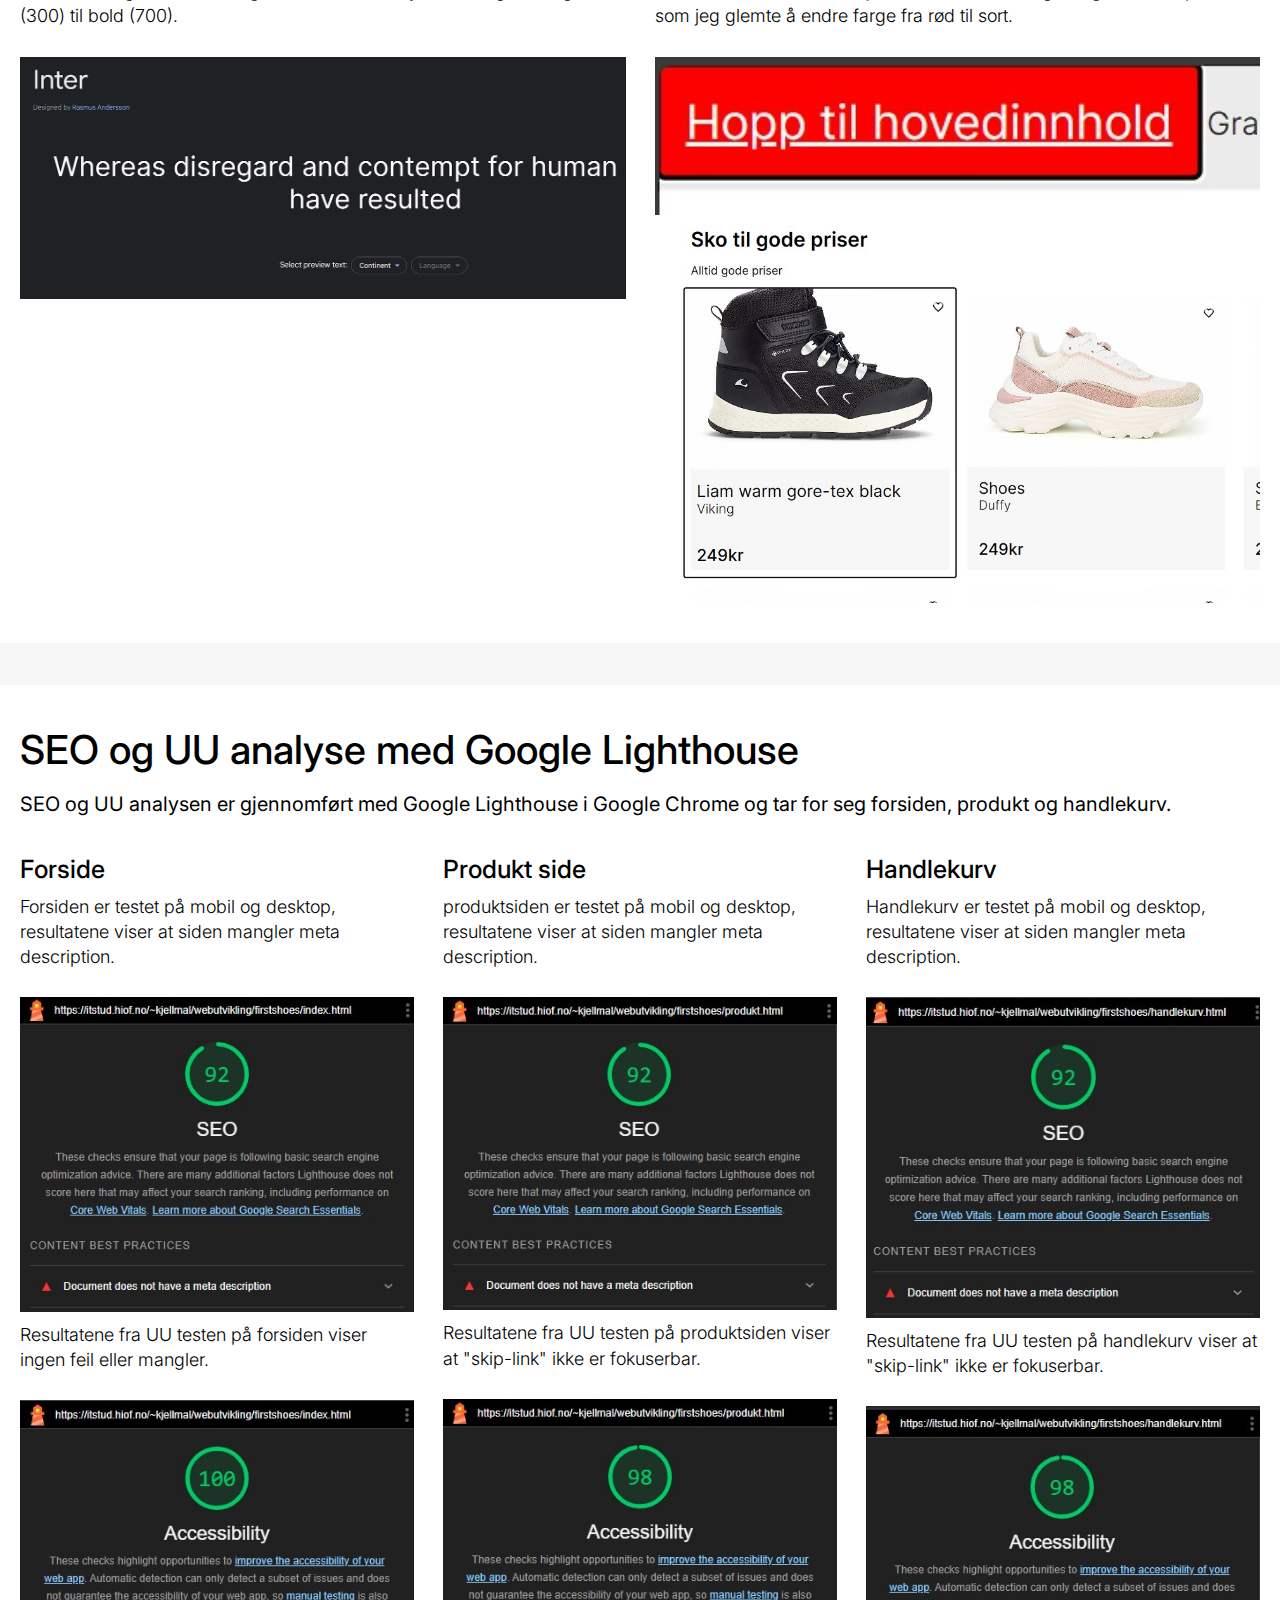
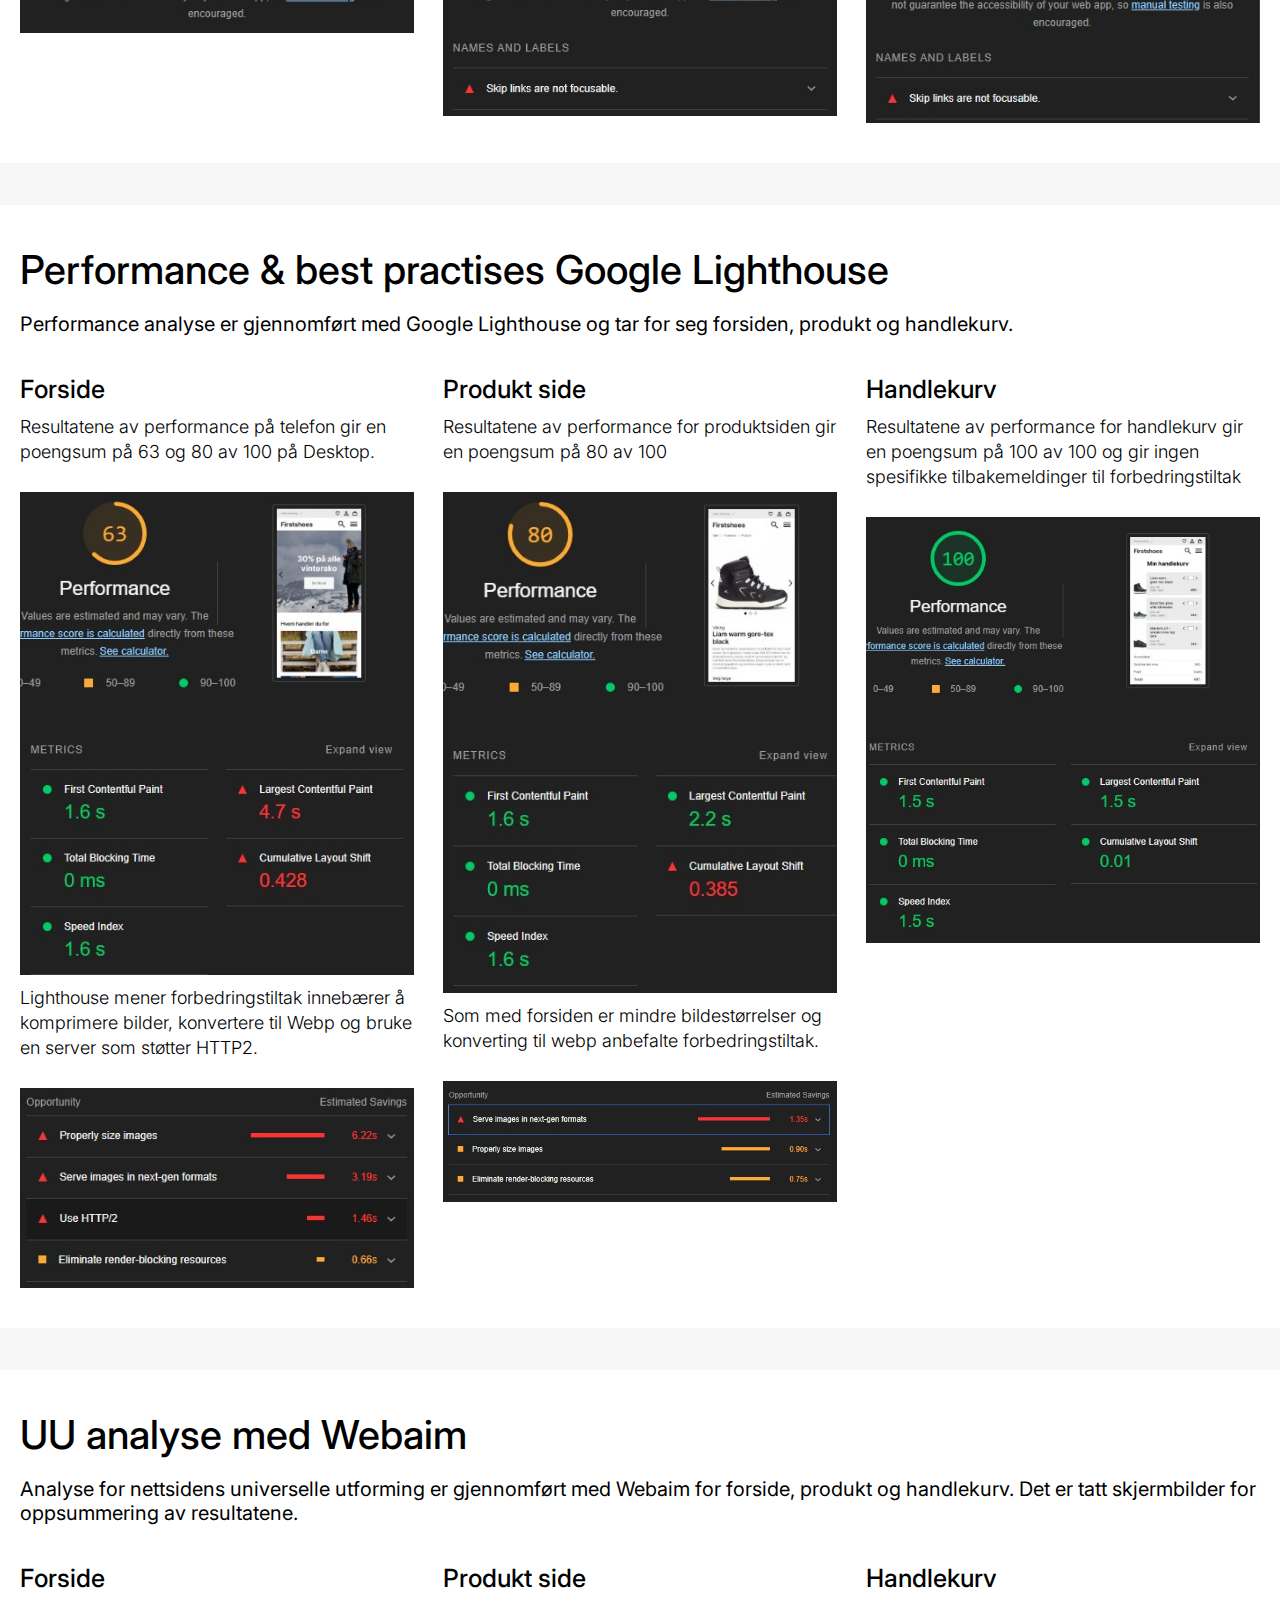
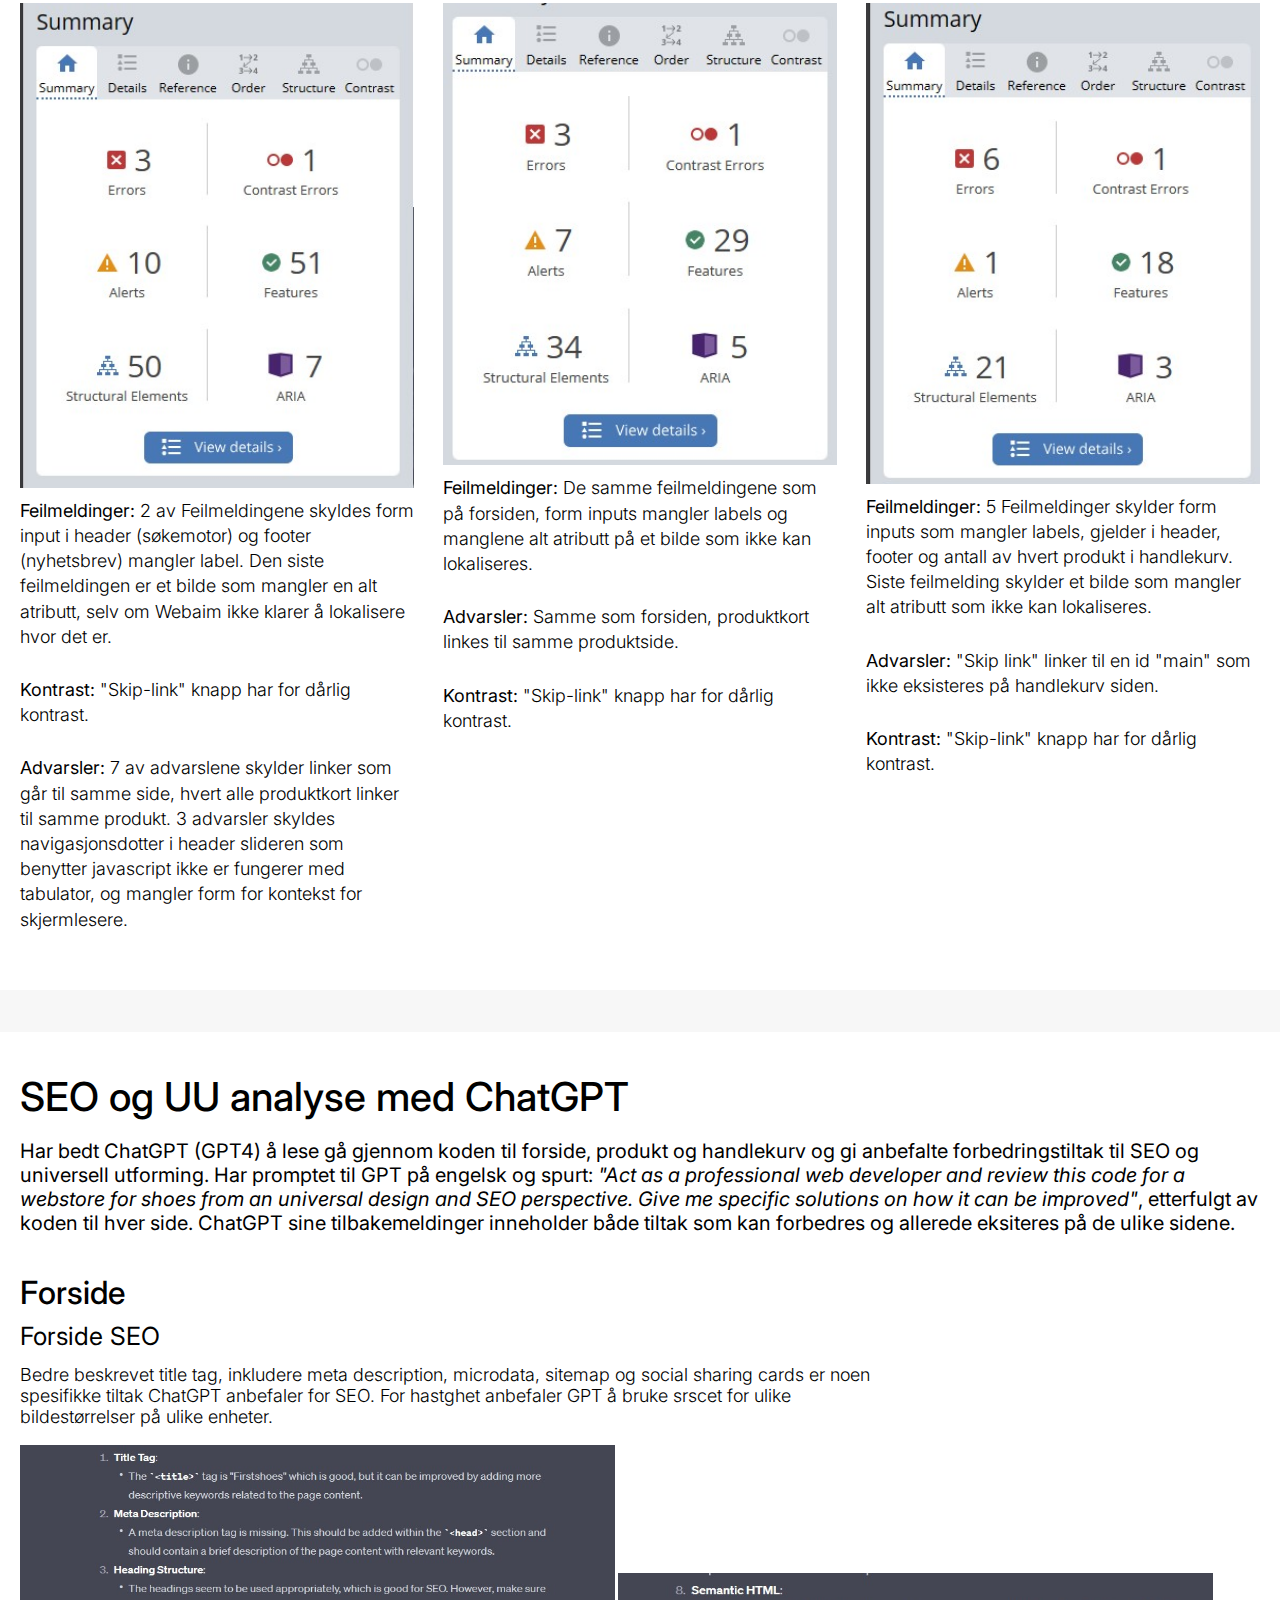
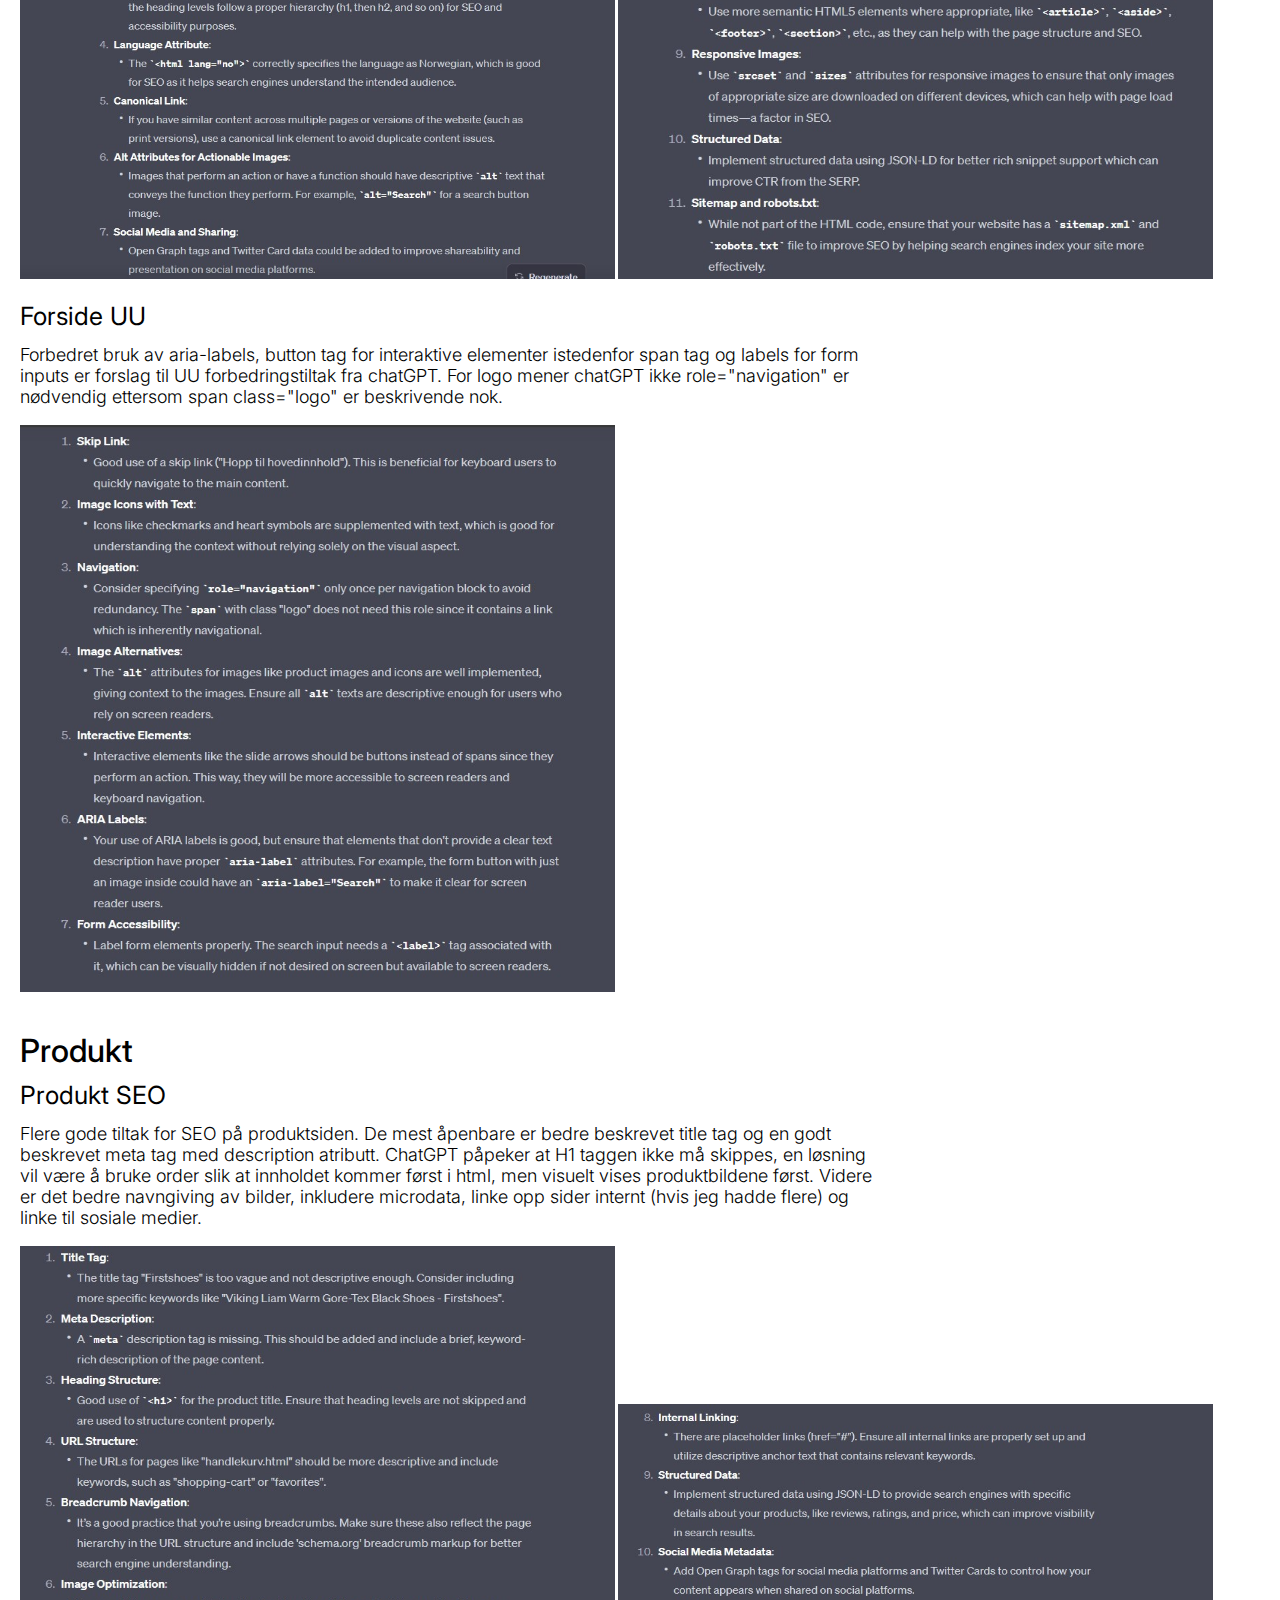
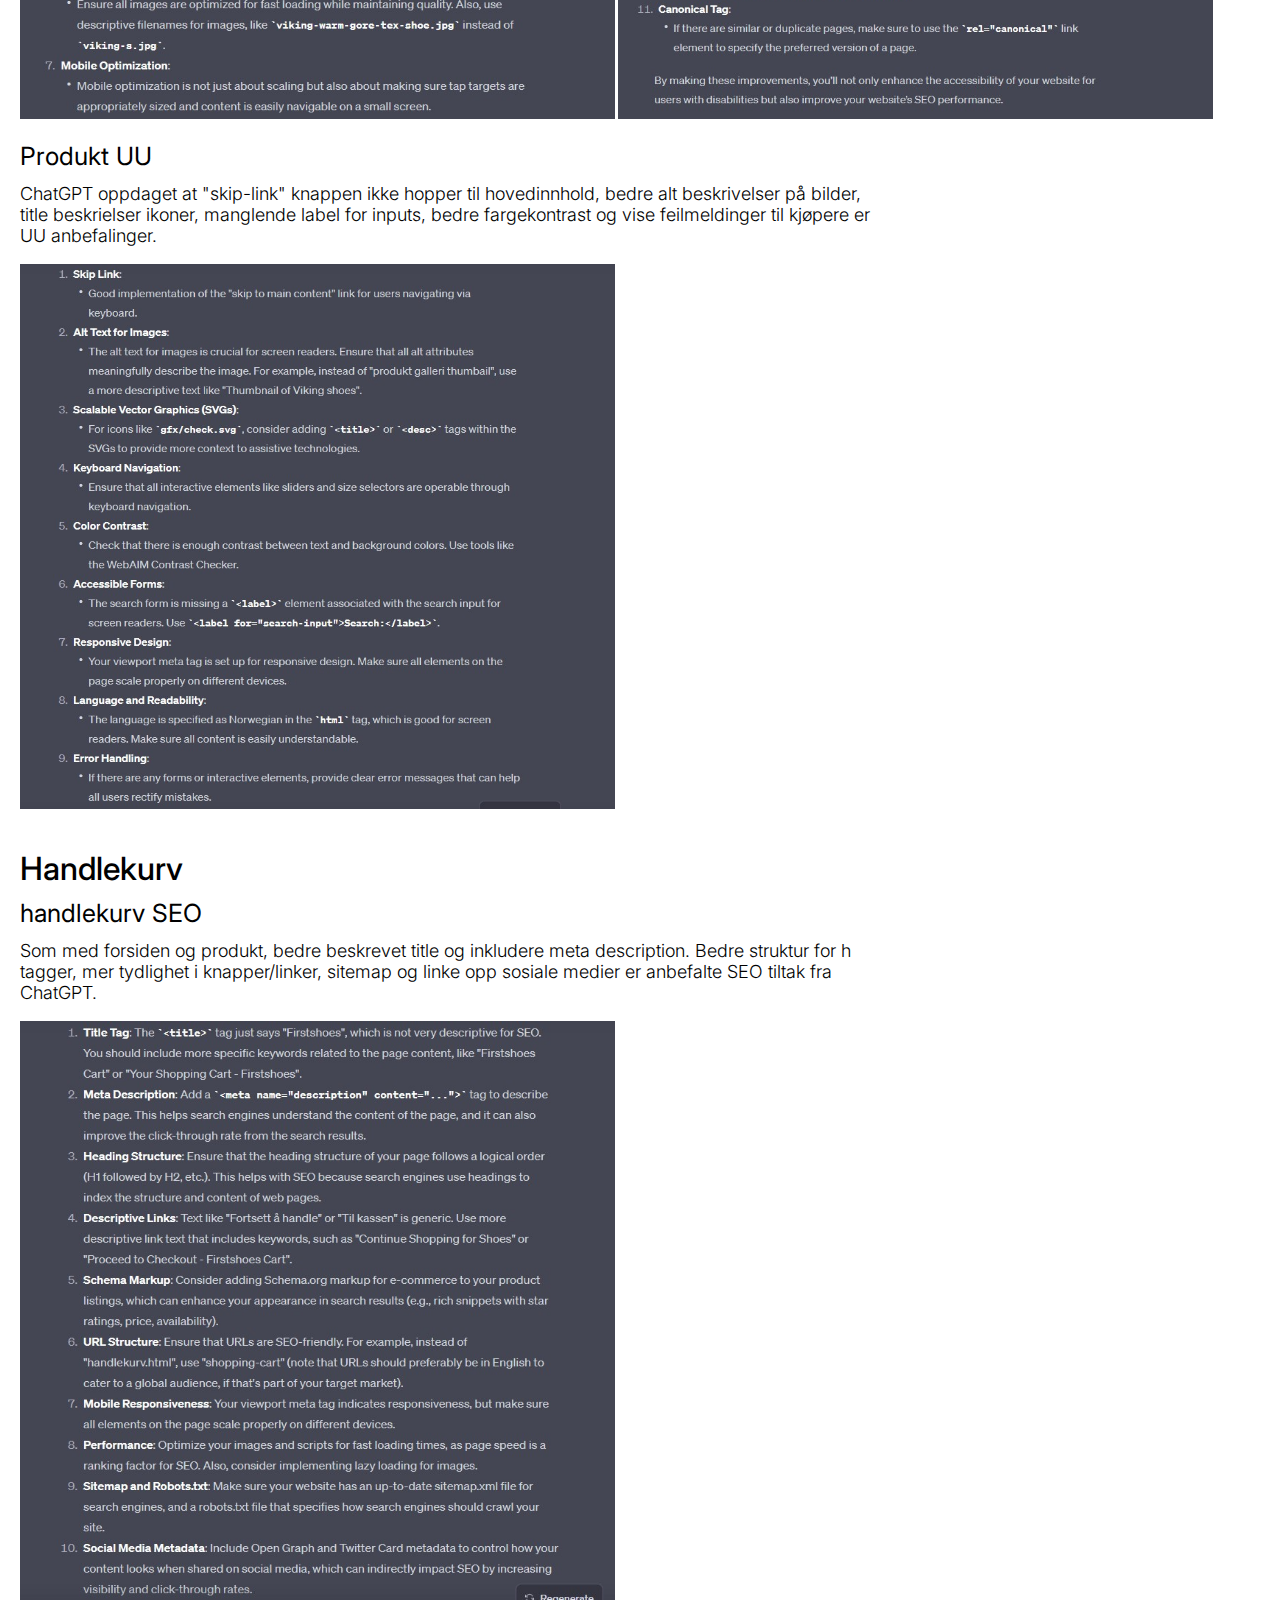
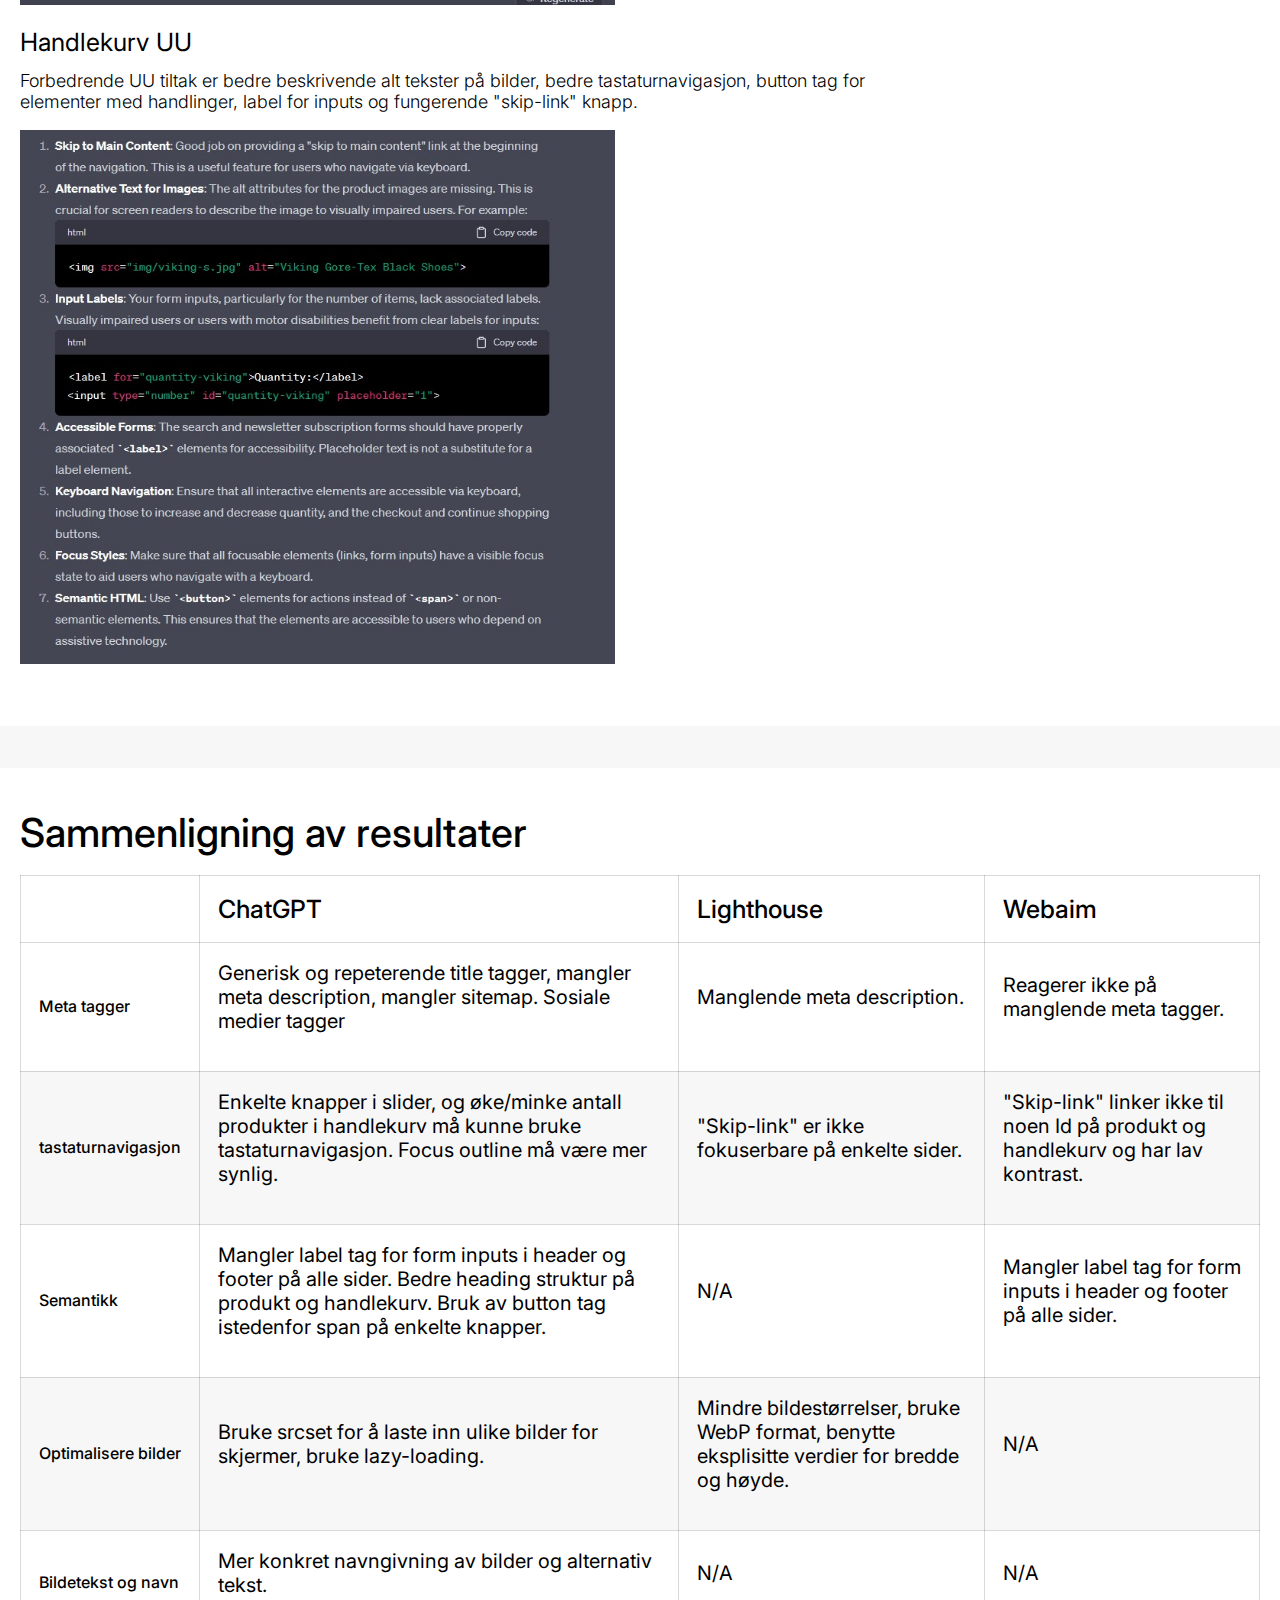
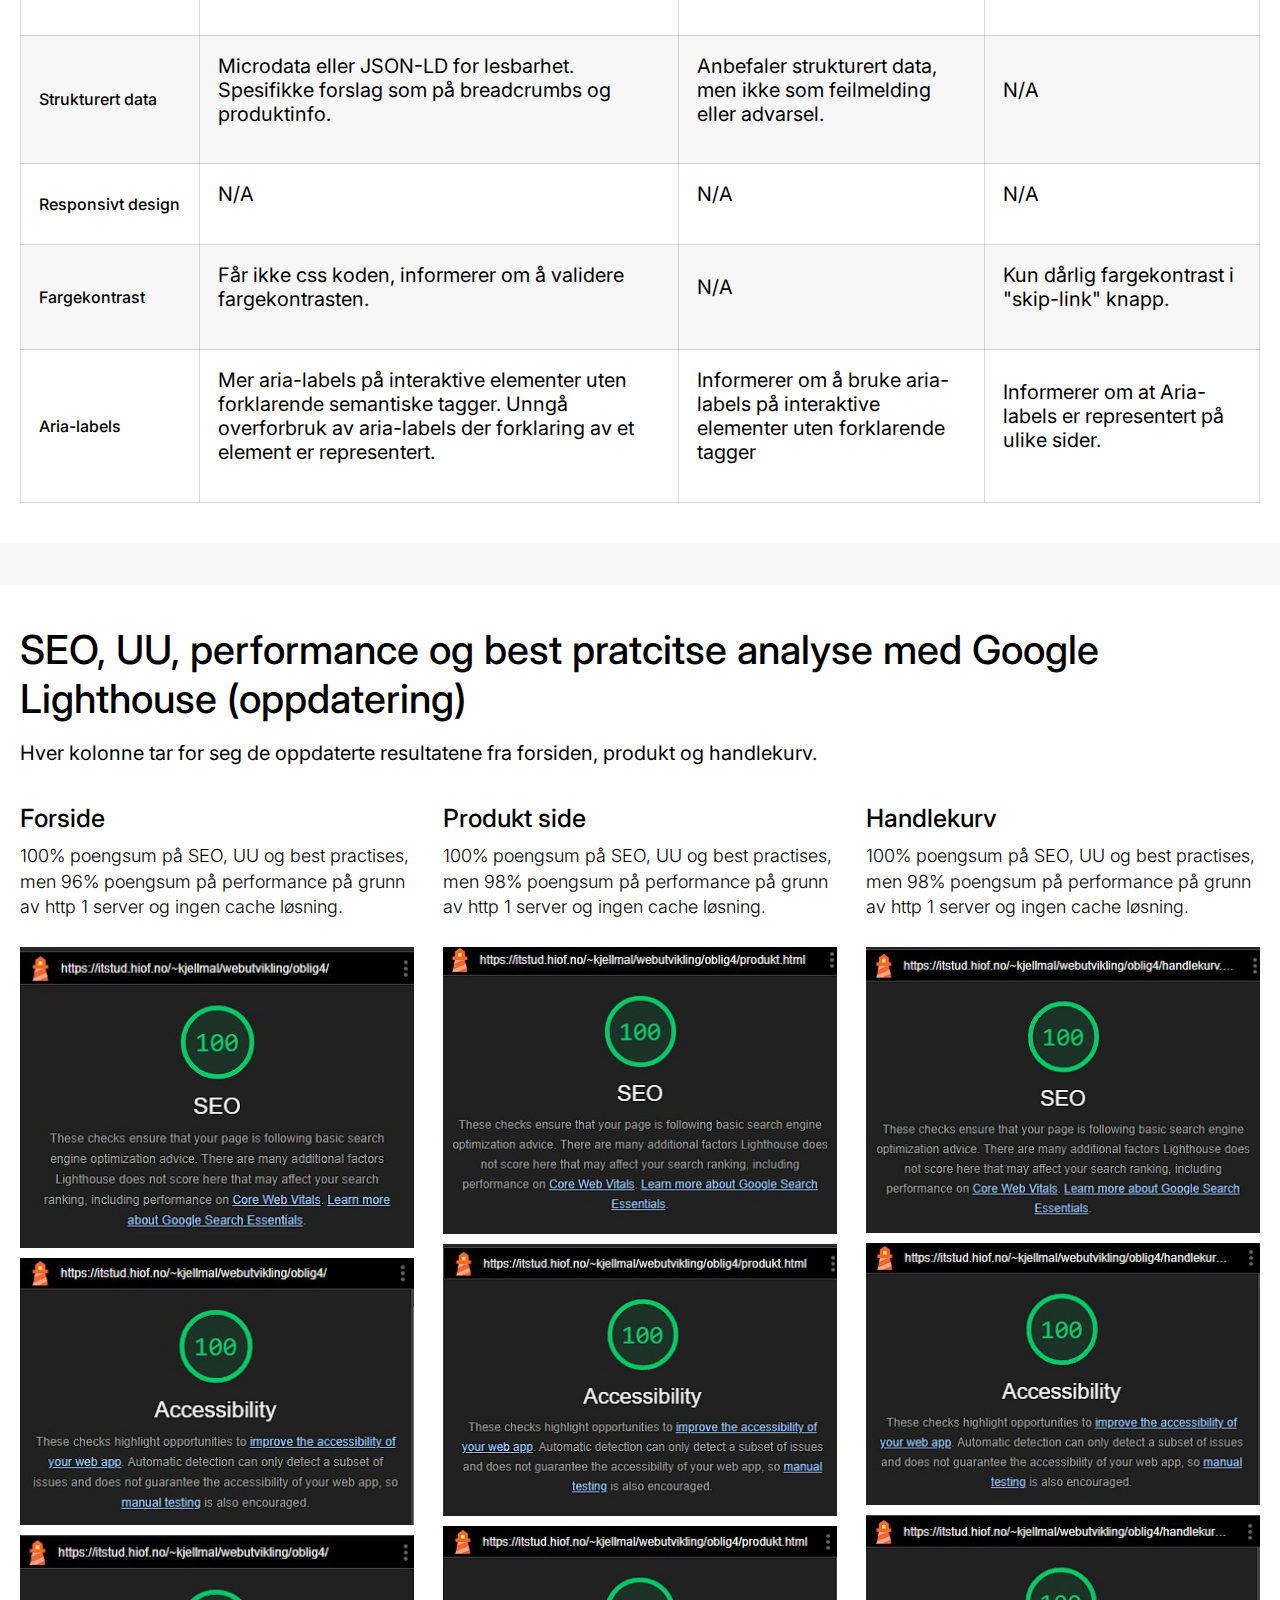
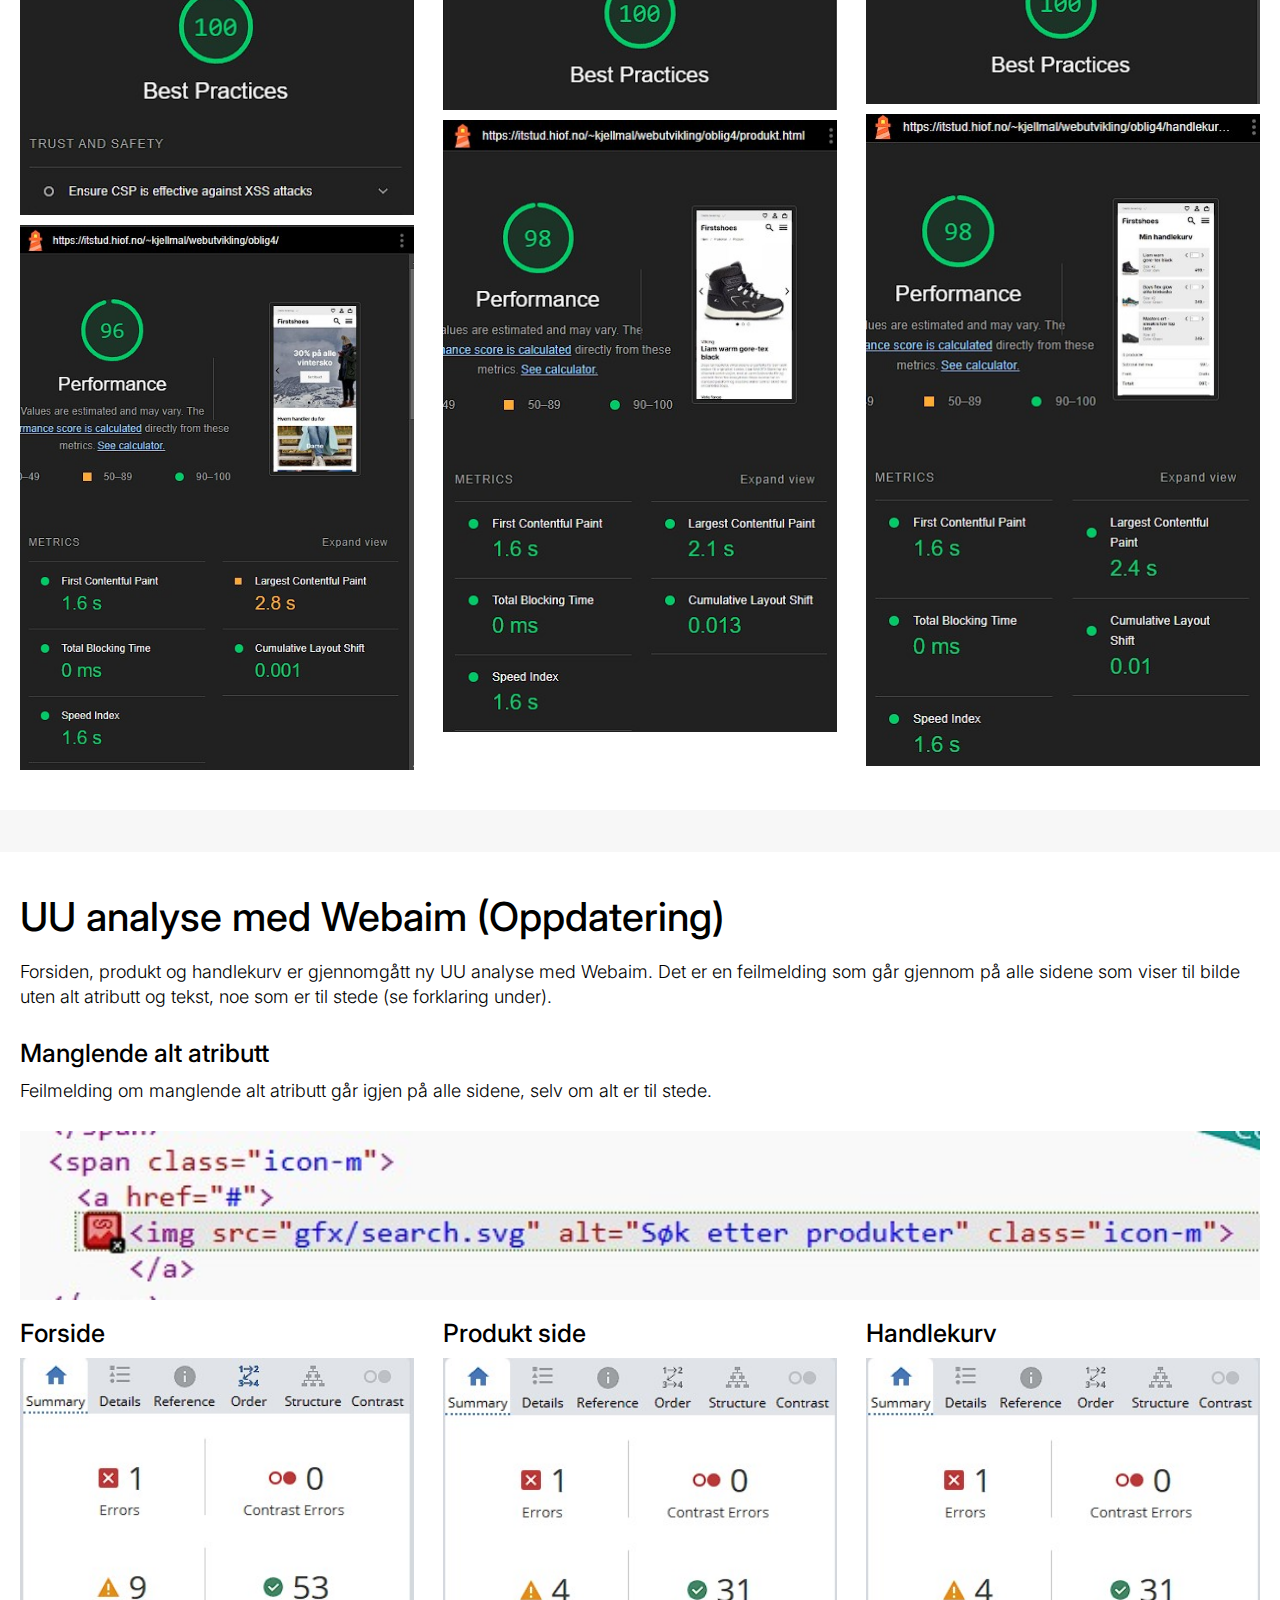
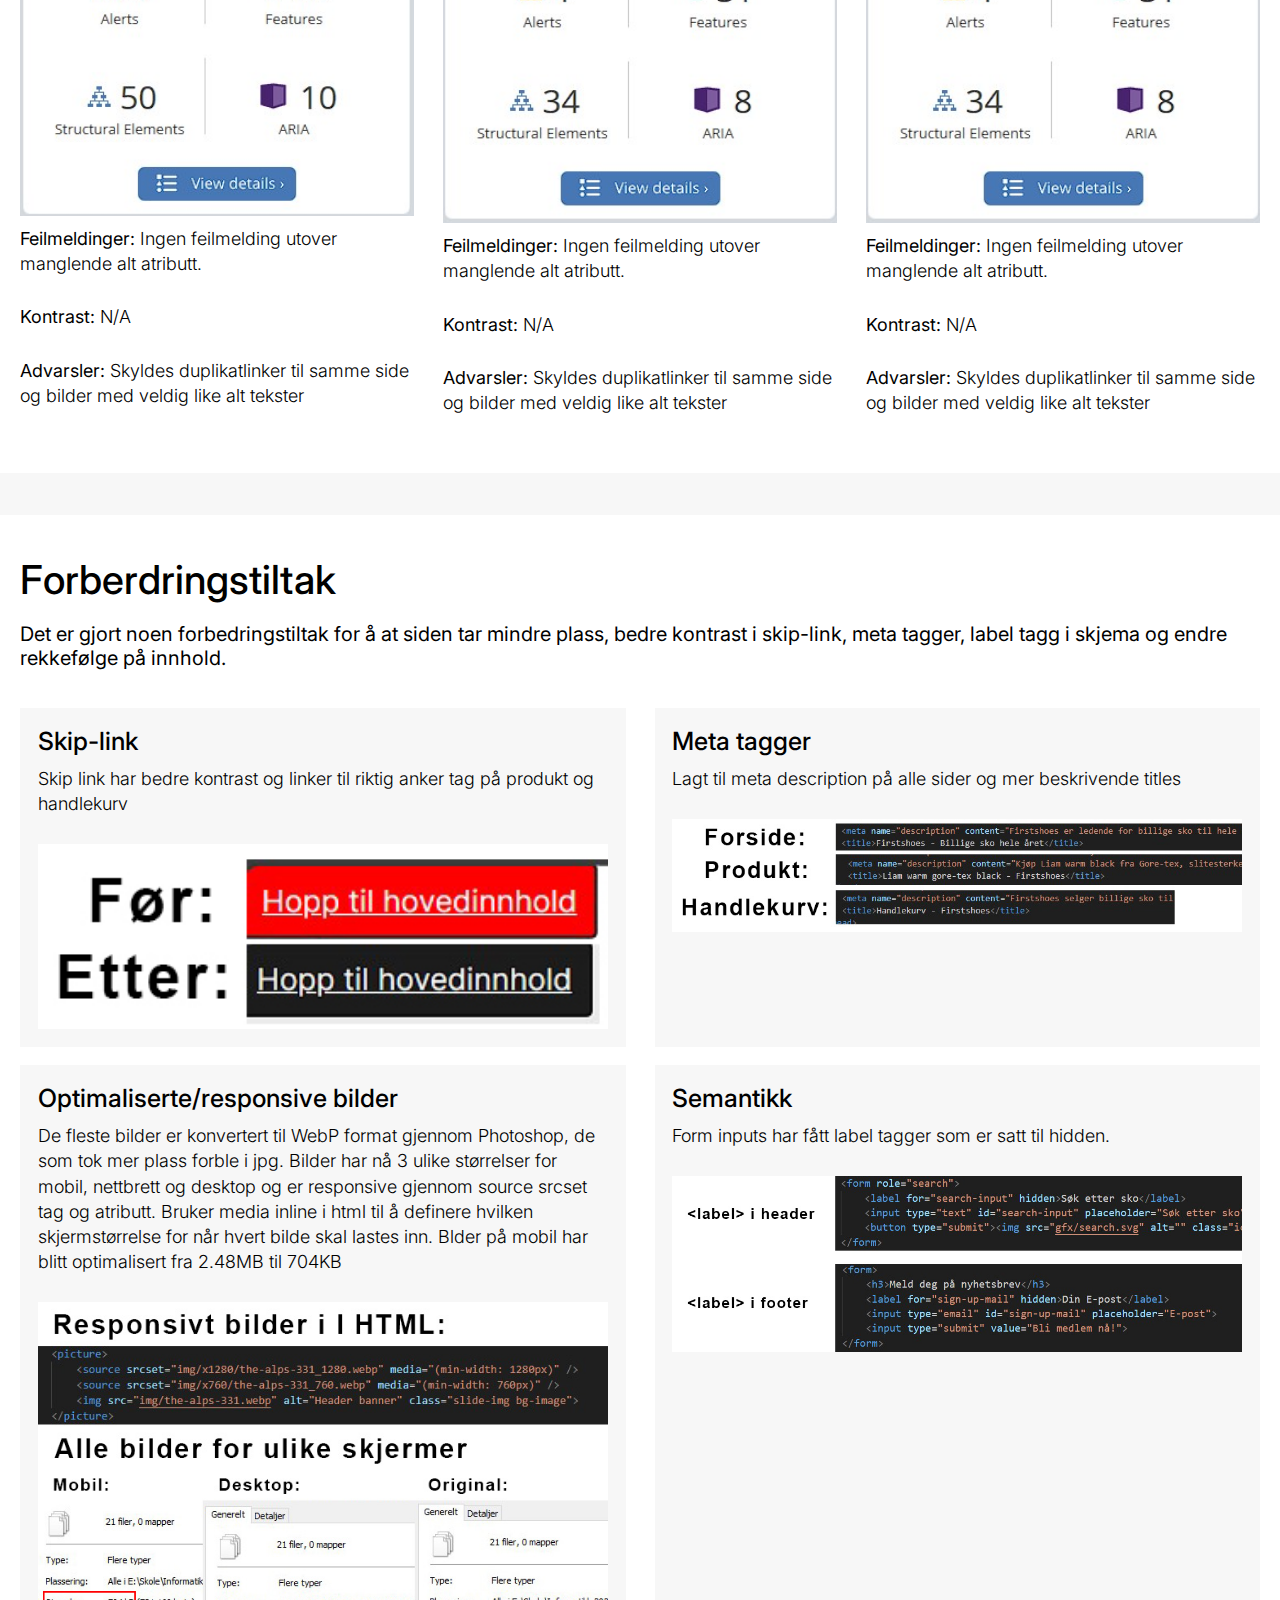
==== commit cc240b21: "Oppdatert alle sider og filbaner" ====
--- a/analyse.html
+++ b/analyse.html
@@ -87,6 +87,32 @@
                 <h4>Gratis frakt</h4>
             </article>
         </section>
+        <section class="analyse-section analyse-2-col-grid">
+            <h2>Forarbeid</h2>
+            <p>Fra før oblig 3 har jeg gjort grunnleggende arbeid for en optimaliser nettside, bestå UU krav og gjøre Gåågle fornøyd.</p>
+
+            <article class="analyse-col">
+                <h3>Optimaliserte bilder</h3>
+                <p>Bruker til sammen 21 bilder hvor de utgjør en størrelse på 2.48MB totalt. De fleste bildene ligger på rundt 100 til 200kb størrelse.</p>
+                <img src="img/analyse_for/bilder_storrelse.jpg" alt="" />
+            </article>
+            <article class="analyse-col">
+                <h3>Enkel fargepalett med høy kontrast</h3>
+                <p>Starter alltid å designe en nettside med graddering fra svart til hvit for å for at farger ikke skal ta vekk fokus fra layout. Det forsikrer også høy fargekontrast og lesbarhet. I dette tilfellet behold jeg graderingen.</p>
+                <img src="img/analyse_for/color_contrast.jpg" alt="" />
+            </article>
+            <article class="analyse-col">
+                <h3>Fontvalg</h3>
+                <p>Fonter tar mye plass og ressurser, så holder meg til maks 1-2 og unngår for mange tykkelser. Har valgt Inter, som er en populær sans-serif font som leveres gratis med Google fonts cdn. Font tykkelsene går fra light (300) til bold (700).</p>
+                <img src="img/analyse_for/font_inter.jpg" alt="" />
+            </article>
+            <article class="analyse-col">
+                <h3>Tastatur navigasjon</h3>
+                <p>Skal være mulig å gå gjennom hele siden kun ved å bruke tabulator og alle linkbare elementer skal få en focus outline. Klikkbare elementer med :hover har samme animasjon med :focus. Har også lagt til en "skip-link" som jeg glemte å endre farge fra rød til sort.</p>
+                <img src="img/analyse_for/skip_link1.jpg" alt="" />
+                <img src="img/analyse_for/fokus_hover.jpg" alt="" />
+            </article>  
+        </section>
         <section class="analyse-section analyse-3-col-grid">
             <h2>SEO og UU analyse med Google Lighthouse</h2>
             <p>SEO og UU analysen er gjennomført med Google Lighthouse i Google Chrome og tar for seg forsiden, produkt og handlekurv.</p>
@@ -94,23 +120,23 @@
             <article class="analyse-col">
                 <h3>Forside</h3>
                 <p>Forsiden er testet på mobil og desktop, resultatene viser at siden mangler meta description.</p>
-                <img src="img/SEO_forside_for.jpg" alt="" />
+                <img src="img/analyse_for/SEO_forside_for.jpg" alt="" />
                 <p>Resultatene fra UU testen på forsiden viser ingen feil eller mangler.</p>
-                <img src="img/UU_Forside_for.jpg" alt="" />
+                <img src="img/analyse_for/UU_Forside_for.jpg" alt="" />
             </article>
             <article class="analyse-col">
                 <h3>Produkt side</h3>
                 <p>produktsiden er testet på mobil og desktop, resultatene viser at siden mangler meta description.</p>
-                <img src="img/SEO_produkt_for.jpg" alt="" />
+                <img src="img/analyse_for/SEO_produkt_for.jpg" alt="" />
                 <p>Resultatene fra UU testen på produktsiden viser at "skip-link" ikke er fokuserbar.</p>
-                <img src="img/UU_produk_for.jpg" alt="" />
+                <img src="img/analyse_for/UU_produk_for.jpg" alt="" />
             </article>
             <article class="analyse-col">
                 <h3>Handlekurv</h3>
                 <p>Handlekurv er testet på mobil og desktop, resultatene viser at siden mangler meta description.</p>
-                <img src="img/SEO_handlekurv_for.jpg" alt="" />
+                <img src="img/analyse_for/SEO_handlekurv_for.jpg" alt="" />
                 <p>Resultatene fra UU testen på handlekurv viser at "skip-link" ikke er fokuserbar.</p>
-                <img src="img/UU_handlekurv_for.jpg" alt="" />
+                <img src="img/analyse_for/UU_handlekurv_for.jpg" alt="" />
             </article>  
         </section>
 
@@ -121,21 +147,21 @@
             <article class="analyse-col">
                 <h3>Forside</h3>
                 <p>Resultatene av performance på telefon gir en poengsum på 63 og 80 av 100 på Desktop.</p>
-                <img src="img/performance_forside_mobil_for.jpg" alt="" />
+                <img src="img/analyse_for/performance_forside_mobil_for.jpg" alt="" />
                 <p>Lighthouse mener forbedringstiltak innebærer å komprimere bilder, konvertere til Webp og bruke en server som støtter HTTP2.</p>
-                <img src="img/performance_forside_mobil_for_2.jpg" alt="" />
+                <img src="img/analyse_for/performance_forside_mobil_for_2.jpg" alt="" />
             </article>
             <article class="analyse-col">
                 <h3>Produkt side</h3>
                 <p>Resultatene av performance for produktsiden gir en poengsum på 80 av 100</p>
-                <img src="img/performance_produkt_for.jpg" alt="" />
+                <img src="img/analyse_for/performance_produkt_for.jpg" alt="" />
                 <p>Som med forsiden er mindre bildestørrelser og konverting til webp anbefalte forbedringstiltak.</p>
-                <img src="img/performance_produkt_for_2.jpg" alt="" />
+                <img src="img/analyse_for/performance_produkt_for_2.jpg" alt="" />
             </article>
             <article class="analyse-col">
                 <h3>Handlekurv</h3>
                 <p>Resultatene av performance for handlekurv gir en poengsum på 100 av 100 og gir ingen spesifikke tilbakemeldinger til forbedringstiltak</p>
-                <img src="img/Performance_handlekurv_for.jpg" alt="" />
+                <img src="img/analyse_for/Performance_handlekurv_for.jpg" alt="" />
             </article>  
         </section>
 
@@ -145,24 +171,24 @@
 
             <article class="analyse-col">
                 <h3>Forside</h3>
-                <img src="img/Webaim_forside.jpg" alt="" />
+                <img src="img/analyse_for/Webaim_forside.jpg" alt="" />
                 <p><strong>Feilmeldinger: </strong>2 av Feilmeldingene skyldes form input i header (søkemotor) og footer (nyhetsbrev) mangler label. Den siste feilmeldingen er et bilde som mangler en alt atributt, selv om Webaim ikke klarer å lokalisere hvor det er. </p>
-                <p><strong>Kontrast: </strong>1 advarsel om dårlig kontrast som skylder "skip-link" knappen som er usynlig.</p>
+                <p><strong>Kontrast: </strong>"Skip-link" knapp har for dårlig kontrast.</p>
                 <p><strong>Advarsler: </strong>7 av advarslene skylder linker som går til samme side, hvert alle produktkort linker til samme produkt. 3 advarsler skyldes navigasjonsdotter i header slideren som benytter javascript ikke er fungerer med tabulator, og mangler form for kontekst for skjermlesere.</p>
             </article>
             <article class="analyse-col">
                 <h3>Produkt side</h3>
-                <img src="img/Webaim_produkt.jpg" alt="" />
+                <img src="img/analyse_for/Webaim_produkt.jpg" alt="" />
                 <p><strong>Feilmeldinger: </strong>De samme feilmeldingene som på forsiden, form inputs mangler labels og manglene alt atributt på et bilde som ikke kan lokaliseres.</p>
                 <p><strong>Advarsler: </strong>Samme som forsiden, produktkort linkes til samme produktside.</p>
-                <p><strong>Kontrast: </strong>"Skip-link" er usynlig når den ikke er fokusert.</p>
-            </article>
-            <article class="analyse-col">
-                <h3>Handlekurv</h3>
-                <img src="img/Webaim_handlekurv.jpg" alt="" />
+                <p><strong>Kontrast: </strong>"Skip-link" knapp har for dårlig kontrast.</p>
+            </article>
+            <article class="analyse-col">
+                <h3>Handlekurv</h3>
+                <img src="img/analyse_for/Webaim_handlekurv.jpg" alt="" />
                 <p><strong>Feilmeldinger: </strong>5 Feilmeldinger skylder form inputs som mangler labels, gjelder i header, footer og antall av hvert produkt i handlekurv. Siste feilmelding skylder et bilde som mangler alt atributt som ikke kan lokaliseres.</p>
                 <p><strong>Advarsler: </strong>"Skip link" linker til en id "main" som ikke eksisteres på handlekurv siden.</p>
-                <p><strong>Kontrast: </strong>"Skip-link" er usynlig når den ikke er fokusert.</p>
+                <p><strong>Kontrast: </strong>"Skip-link" knapp har for dårlig kontrast.</p>
             </article>  
         </section>
         <section class="analyse-section">
@@ -172,30 +198,30 @@
                 <h3>Forside</h3>
                 <h4>Forside SEO</h4>
                 <p>Bedre beskrevet title tag, inkludere meta description, microdata, sitemap og social sharing cards er noen spesifikke tiltak ChatGPT anbefaler for SEO. For hastghet anbefaler GPT å bruke srscet for ulike bildestørrelser på ulike enheter.</p>
-                <img src="img/GPT_Forside_SEO.jpg" alt="" />
-                <img src="img/GPT_Forside_SEO_2.jpg" alt="" />
+                <img src="img/analyse_for/Gpt_forside_SEO.jpg" alt="" />
+                <img src="img/analyse_for/GPT_Forside_SEO_2.jpg" alt="" />
                 <h4>Forside UU</h4>
                 <p>Forbedret bruk av aria-labels, button tag for interaktive elementer istedenfor span tag og labels for form inputs er forslag til UU forbedringstiltak fra chatGPT. For logo mener chatGPT ikke role="navigation" er nødvendig ettersom span class="logo" er beskrivende nok. </p>
-                <img src="img/GPT_Forside_UU.jpg" alt="" />
+                <img src="img/analyse_for/GPT_Forside_UU.jpg" alt="" />
             </article>
             <article class="gpt-row">
                 <h3>Produkt</h3>
                 <h4>Produkt SEO</h4>
                 <p>Flere gode tiltak for SEO på produktsiden. De mest åpenbare er bedre beskrevet title tag og en godt beskrevet meta tag med description atributt. ChatGPT påpeker at H1 taggen ikke må skippes, en løsning vil være å bruke order slik at innholdet kommer først i html, men visuelt vises produktbildene først. Videre er det bedre navngiving av bilder, inkludere microdata, linke opp sider internt (hvis jeg hadde flere) og linke til sosiale medier.</p>
-                <img src="img/GPT_Produkt_SEO.jpg" alt="" />
-                <img src="img/GPT_Produkt_SEO2.jpg" alt="" />
+                <img src="img/analyse_for/GPT_Produkt_SEO.jpg" alt="" />
+                <img src="img/analyse_for/GPT_Produkt_SEO2.jpg" alt="" />
                 <h4>Produkt UU</h4>
                 <p>ChatGPT oppdaget at "skip-link" knappen ikke hopper til hovedinnhold, bedre alt beskrivelser på bilder, title beskrielser ikoner, manglende label for inputs, bedre fargekontrast og vise feilmeldinger til kjøpere er UU anbefalinger. </p>
-                <img src="img/GPT_Produkt_UU.jpg" alt="" />
+                <img src="img/analyse_for/GPT_Produkt_UU.jpg" alt="" />
             </article>
             <article class="gpt-row">
                 <h3>Handlekurv</h3>
                 <h4>handlekurv SEO</h4>
                 <p>Som med forsiden og produkt, bedre beskrevet title og inkludere meta description. Bedre struktur for h tagger, mer tydlighet i knapper/linker, sitemap og linke opp sosiale medier er anbefalte SEO tiltak fra ChatGPT. </p>
-                <img src="img/GPT_Handlekurv_SEO.jpg" alt="" />
+                <img src="img/analyse_for/GPT_Handlekurv_SEO.jpg" alt="" />
                 <h4>Handlekurv UU</h4>
                 <p>Forbedrende UU tiltak er bedre beskrivende alt tekster på bilder, bedre tastaturnavigasjon, button tag for elementer med handlinger, label for inputs og fungerende "skip-link" knapp.</p>
-                <img src="img/GPT_Handlekurv_UU.jpg" alt="" />
+                <img src="img/analyse_for/GPT_Handlekurv_UU.jpg" alt="" />
             </article>
         </section>
         <section class="analyse-section sammenligning-container">
@@ -220,7 +246,7 @@
                         <td>tastaturnavigasjon</td>
                         <td><p>Enkelte knapper i slider, og øke/minke antall produkter i handlekurv må kunne bruke tastaturnavigasjon. Focus outline må være mer synlig.</p></td>
                         <td><p>"Skip-link" er ikke fokuserbare på enkelte sider.</p></td>
-                        <td><p>"Skip-link" linker ikke til noen Id på produkt og handlekurv.</p></td>
+                        <td><p>"Skip-link" linker ikke til noen Id på produkt og handlekurv og har lav kontrast.</p></td>
                     </tr>
                     <tr>
                         <td>Semantikk</td>
@@ -267,33 +293,111 @@
                 </tbody>
             </table>
         </section>
-        <section class="analyse-section">
+        <section class="analyse-section analyse-3-col-grid">
+            <h2>SEO, UU, performance og best pratcitse analyse med Google Lighthouse (oppdatering)</h2>
+            <p>Hver kolonne tar for seg de oppdaterte resultatene fra forsiden, produkt og handlekurv.</p>
+            <article class="analyse-col">
+                <h3>Forside</h3>
+                <p>100% poengsum på SEO, UU og best practises, men 96% poengsum på performance på grunn av http 1 server og ingen cache løsning.</p>
+                <img src="img/analyse_etter/forside_SEO_etter.jpg" alt="" />
+                <img src="img/analyse_etter/forside_UU_etter.jpg" alt="" />
+                <img src="img/analyse_etter/forside_bestp_etter.jpg" alt="" />
+                <img src="img/analyse_etter/forside_performance_mob_etter.jpg" alt="" />
+            </article>
+            <article class="analyse-col">
+                <h3>Produkt side</h3>
+                <p>100% poengsum på SEO, UU og best practises, men 98% poengsum på performance på grunn av http 1 server og ingen cache løsning.</p>
+                <img src="img/analyse_etter/produkt_SEO_etter.jpg" alt="" />
+                <img src="img/analyse_etter/produkt_UU_etter.jpg" alt="" />
+                <img src="img/analyse_etter/produkt_bestp_etter.jpg" alt="" />
+                <img src="img/analyse_etter/produkt_performance_etter.jpg" alt="" />
+            </article>
+            <article class="analyse-col">
+                <h3>Handlekurv</h3>
+                <p>100% poengsum på SEO, UU og best practises, men 98% poengsum på performance på grunn av http 1 server og ingen cache løsning.</p>
+                <img src="img/analyse_etter/handlekurv_SEO_etter.jpg" alt="" />
+                <img src="img/analyse_etter/handlekurv_UU_etter.jpg" alt="" />
+                <img src="img/analyse_etter/handlekurv_bestp_etter.jpg" alt="" />
+                <img src="img/analyse_etter/handlekurv_performance_etter.jpg" alt="" />
+            </article> 
+        </section>
+        <section class="analyse-section analyse-3-col-grid">
+            <h2>UU analyse med Webaim (Oppdatering)</h2>
+            <article class="analyse-col">
+                <p>Forsiden, produkt og handlekurv er gjennomgått ny UU analyse med Webaim. Det er en feilmelding som går gjennom på alle sidene som viser til bilde uten alt atributt og tekst, noe som er til stede (se forklaring under).</p>
+                <h3>Manglende alt atributt</h3>
+                <p>Feilmelding om manglende alt atributt går igjen på alle sidene, selv om alt er til stede.</p>
+                <img src="img/analyse_etter/webaim_missing_alt_text.jpg" alt="">
+            </article>
+            <article class="analyse-col">
+                <h3>Forside</h3>
+                <img src="img/analyse_etter/webaim_forside_etter.jpg" alt="" />
+                <p><strong>Feilmeldinger: </strong>Ingen feilmelding utover manglende alt atributt. </p>
+                <p><strong>Kontrast: </strong>N/A</p>
+                <p><strong>Advarsler: </strong>Skyldes duplikatlinker til samme side og bilder med veldig like alt tekster</p>
+            </article>
+            <article class="analyse-col">
+                <h3>Produkt side</h3>
+                <img src="img/analyse_etter/webaim_produkt_etter.jpg" alt="" />
+                <p><strong>Feilmeldinger: </strong>Ingen feilmelding utover manglende alt atributt. </p>
+                <p><strong>Kontrast: </strong>N/A</p>
+                <p><strong>Advarsler: </strong>Skyldes duplikatlinker til samme side og bilder med veldig like alt tekster</p>
+            </article>
+            <article class="analyse-col">
+                <h3>Handlekurv</h3>
+                <img src="img/analyse_etter/webaim_produkt_etter.jpg" alt="" />
+                <p><strong>Feilmeldinger: </strong>Ingen feilmelding utover manglende alt atributt. </p>
+                <p><strong>Kontrast: </strong>N/A</p>
+                <p><strong>Advarsler: </strong>Skyldes duplikatlinker til samme side og bilder med veldig like alt tekster</p>
+            </article>  
+        </section>
+        <section class="analyse-section analyse-2-col-grid">
             <h2>Forberdringstiltak</h2>
-            <ul>
-                <li>Mer beskrivende title tag på produkt og handlekurv.</li>
-                <li>Legge meta description tagg med relevant innhold på alle sider.</li>
-                <li>Linke "skip-link" til riktig id slik at den fungerer på produkt og handlekurv.</li>
-                <li>Bruke Srcset til å laste inn ulike bildestørrelser for ulik skjermoppløsning.</li>
-                <li>Bruke WebP format istedenfor JPG på mindre bilder.</li>
-                <li>Bruke label tag for bedre beskrivelser av form inputs, gjelder søkebar i header, nyhetsbrev påmelding i footer, og antall produkter i handlekurv.</li>
-                <li>Bedre heading struktur. H1 på produkt siden må vises i koden før produktbilder, løsning er å bruke flex order til å endre rekkefølge slik at info kommer først, men visuelt etter produktbildene.</li>
-                <li>Mer aria-labels på interaktive elementer uten spesifikke tagger eller beskrivelser. Unngå bruk av aria-labels på allerede beskrevet elemeneter som logo</li>
-            </ul>
-        </section>
-        <section class="analyse-section">
-            <h2>SEO og UU analyse med Google Lighthouse (oppdatering)</h2>
-        </section>
-        <section class="analyse-section">
-            <h2>UU analyse med Webaim (Oppdatering)</h2>
+            <p>Det er gjort noen forbedringstiltak for å at siden tar mindre plass, bedre kontrast i skip-link, meta tagger, label tagg i skjema og endre rekkefølge på innhold.</p>
+            <article class="analyse-col box-solid">
+                <h3>Skip-link</h3>
+                <p>Skip link har bedre kontrast og linker til riktig anker tag på produkt og handlekurv</p>
+                <img src="img/analyse_etter/skip-link_etter.jpg" alt="" />
+            </article>
+            <article class="analyse-col box-solid">
+                <h3>Meta tagger</h3>
+                <p>Lagt til meta description på alle sider og mer beskrivende titles</p>
+                <img src="img/analyse_etter/meta_tags_etter.jpg" alt="" />
+            </article>
+            <article class="analyse-col box-solid">
+                <h3>Optimaliserte/responsive bilder</h3>
+                <p>De fleste bilder er konvertert til WebP format gjennom Photoshop, de som tok mer plass forble i jpg. Bilder har nå 3 ulike størrelser for mobil, nettbrett og desktop og er responsive gjennom source srcset tag og atributt. Bruker media inline i html til å definere hvilken skjermstørrelse for når hvert bilde skal lastes inn. Blder på mobil har blitt optimalisert fra 2.48MB til 704KB</p>
+                <img src="img/analyse_etter/responsive_bilder_etter.jpg" alt="" />
+            </article> 
+            <article class="analyse-col box-solid">
+                <h3>Semantikk</h3>
+                <p>Form inputs har fått label tagger som er satt til hidden.</p>
+                <img src="img/analyse_etter/label_etter.jpg" alt="" />
+            </article>
+            <article class="analyse-col box-solid">
+                <h3>Innhold struktur</h3>
+                <p>På produktsiden kommer innholdet (tittel, beskrivelse, pris, størrelse, etc) først og bilder etter, men bruker order slik at de bytter plass visuelt.</p>
+                <img src="img/analyse_etter/innhold_struktur.jpg" alt="" />
+            </article> 
         </section>
         <section class="analyse-section">
             <h2>Skjermleserkompatibilitet</h2>
         </section>
-        <section class="analyse-section">
+        <section class="analyse-section analyse-2-col-grid">
             <h2>Microdata og rich results</h2>
-        </section>
-        <section class="analyse-section">
+            <p>Microdata har blitt lagt til på produktsiden og blitt validert av Google rich results checker. Microdata er lagt til for grunnleggende produktinformasjon som tittel, beskrivelse, merke, fremhevet bilde, pris/valuta og størrelser, i tillegg til breadcrumbs.</p>
+            <img src="img/analyse_etter/microdata_overview.jpg" alt="" class="analyse-full-img">
+            <img src="img/analyse_etter/microdata_breadcrumbs.jpg" alt="" class="analyse-full-img">
+            <img src="img/analyse_etter/microdata_product_1.jpg" alt="" class="analyse-full-img">
+            <img src="img/analyse_etter/microdata_product_2.jpg" alt="" class="analyse-full-img">
+            <img src="img/analyse_etter/microdata_markup_title.jpg" alt="" class="analyse-full-img">
+        </section>
+        <section class="analyse-section analyse-2-col-grid">
             <h2>Metadata og SOME</h2>
+            <p>Metadata for Facebook og Twitter er lagt til på forsiden, produkt og handlekurv.</p>
+            <img src="img/analyse_etter/SoMe-metatags_forside.jpg" alt="" class="analyse-full-img">
+            <img src="img/analyse_etter/SoMe-metatags_produkt.jpg" alt="" class="analyse-full-img">
+            <img src="img/analyse_etter/SoMe-metatags_handlekurv.jpg" alt="" class="analyse-full-img">
         </section>
 
     </main>
--- a/css/style.css
+++ b/css/style.css
@@ -913,6 +913,10 @@
   width: 100%;
 }
 
+.analyse-full-img {
+  width: 100%;
+}
+
 .gpt-row {
   display: block;
 }
@@ -964,6 +968,11 @@
 #sammenligning tr td:first-child {
   font-size: clamp(1.4rem, 1.4rem + (1vw - 0.76rem) * 0.3846, 1.6rem);
   font-weight: 500;
+}
+
+.box-solid {
+  background-color: #F7F7F7;
+  padding: clamp(1.2rem, 1.2rem + (1vw - 0.76rem) * 1.1538, 1.8rem);
 }
 
 footer {
@@ -993,7 +1002,7 @@
 footer form h3 {
   width: 100%;
 }
-footer form [type=text] {
+footer form [type=email] {
   height: 3.8rem;
   flex-grow: 1;
   font-size: clamp(1.6rem, 1.6rem + (1vw - 0.76rem) * 0.3846, 1.8rem);
@@ -1003,6 +1012,7 @@
   background-color: #1C1C1C;
   color: #ffffff;
   border: none;
+  cursor: pointer;
   padding: 0 clamp(2rem, 2rem + (1vw - 0.76rem) * 1.7308, 2.9rem);
 }
 
@@ -1054,6 +1064,9 @@
   #footer-main > :nth-child(2), #footer-main > :nth-child(4) {
     margin-left: clamp(3rem, 3rem + (1vw - 0.76rem) * 2.3077, 4.2rem);
   }
+  footer form [type=submit] {
+    padding: 1.1rem clamp(2rem, 2rem + (1vw - 0.76rem) * 1.7308, 2.9rem);
+  }
 }
 @media (min-width: 991px) {
   header {
@@ -1084,6 +1097,9 @@
   }
   #produkter img, #produkter picture {
     max-height: 27rem;
+  }
+  #produkter picture {
+    height: 27rem;
   }
   #produkter span:not(:last-child) {
     font-size: clamp(2rem, 2rem + (1vw - 0.76rem) * 0.9615, 2.5rem);
@@ -1123,6 +1139,9 @@
     background-color: inherit;
     grid-template-columns: repeat(2, 1fr);
   }
+  #prod_info_action :first-child {
+    grid-column: 1/-1;
+  }
   #handlekurv {
     grid-template-columns: repeat(3, 1fr);
     gap: clamp(3rem, 3rem + (1vw - 0.76rem) * 2.3077, 4.2rem);
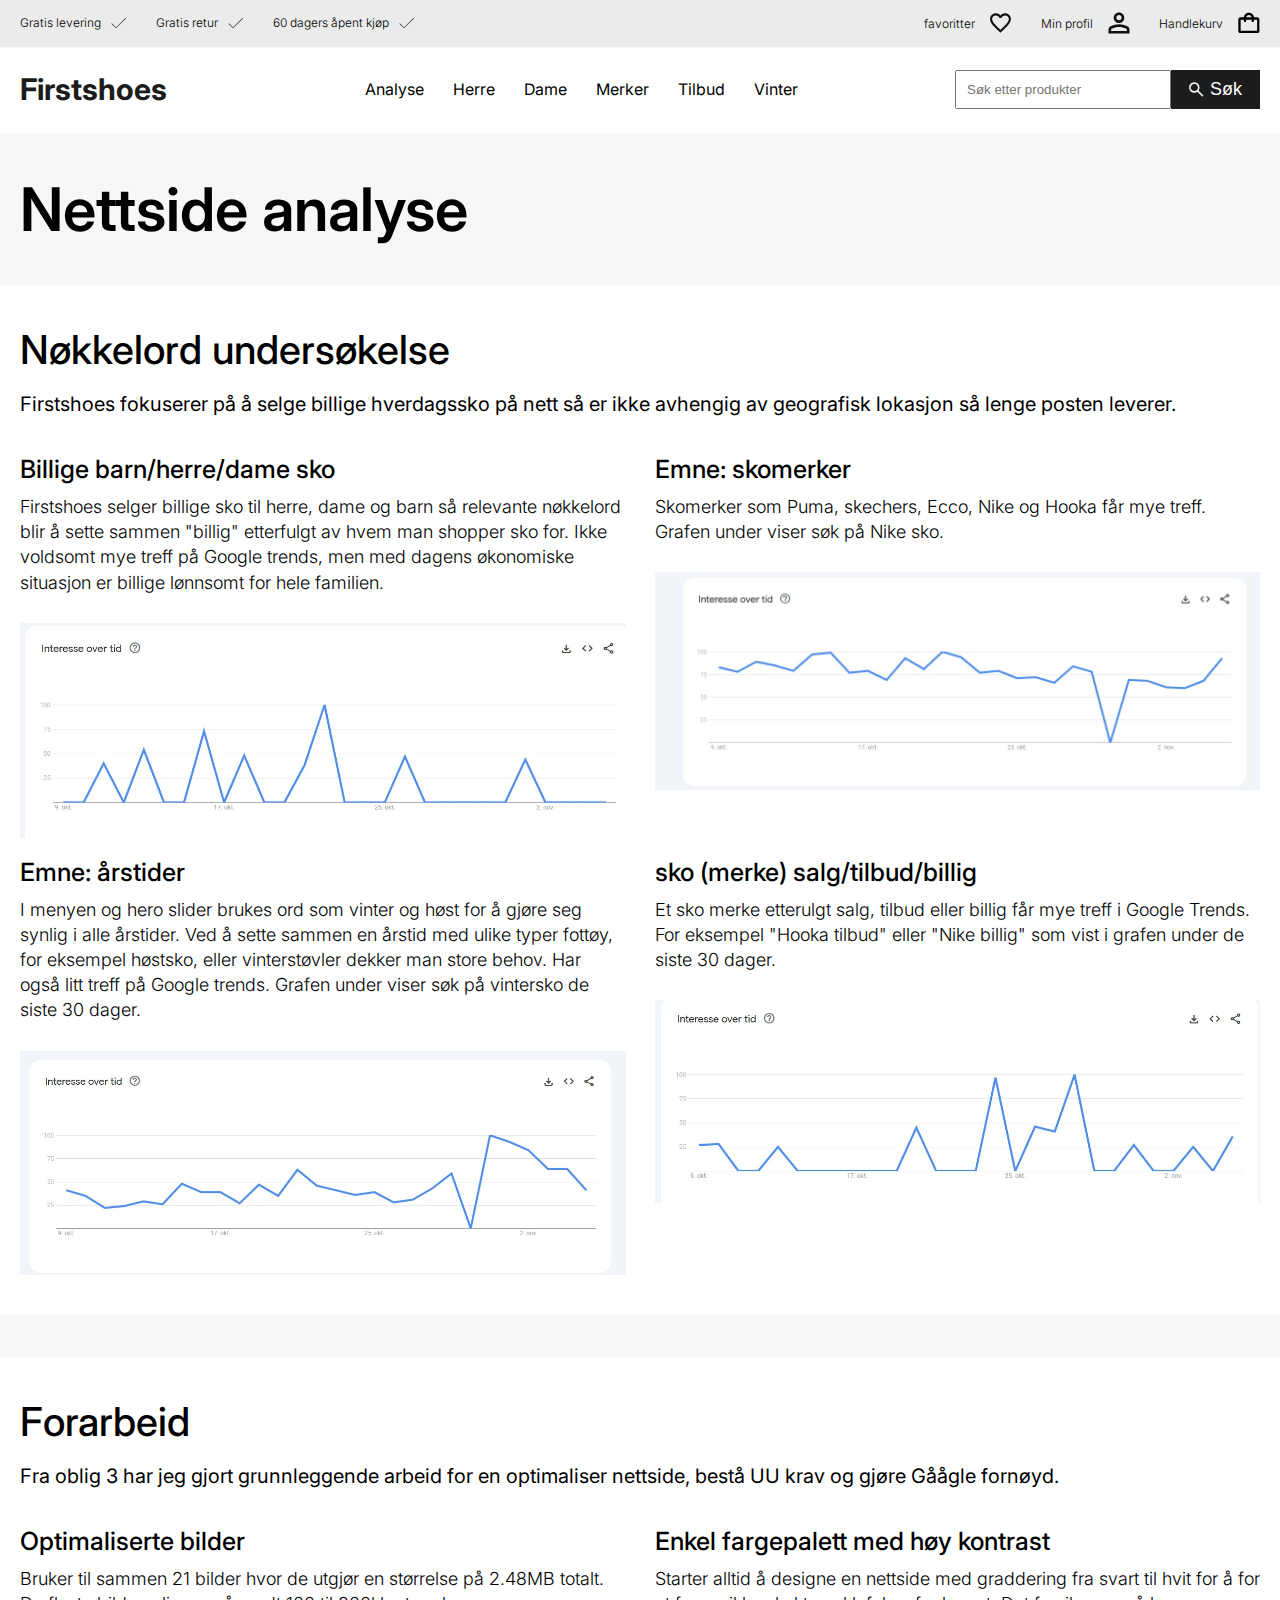
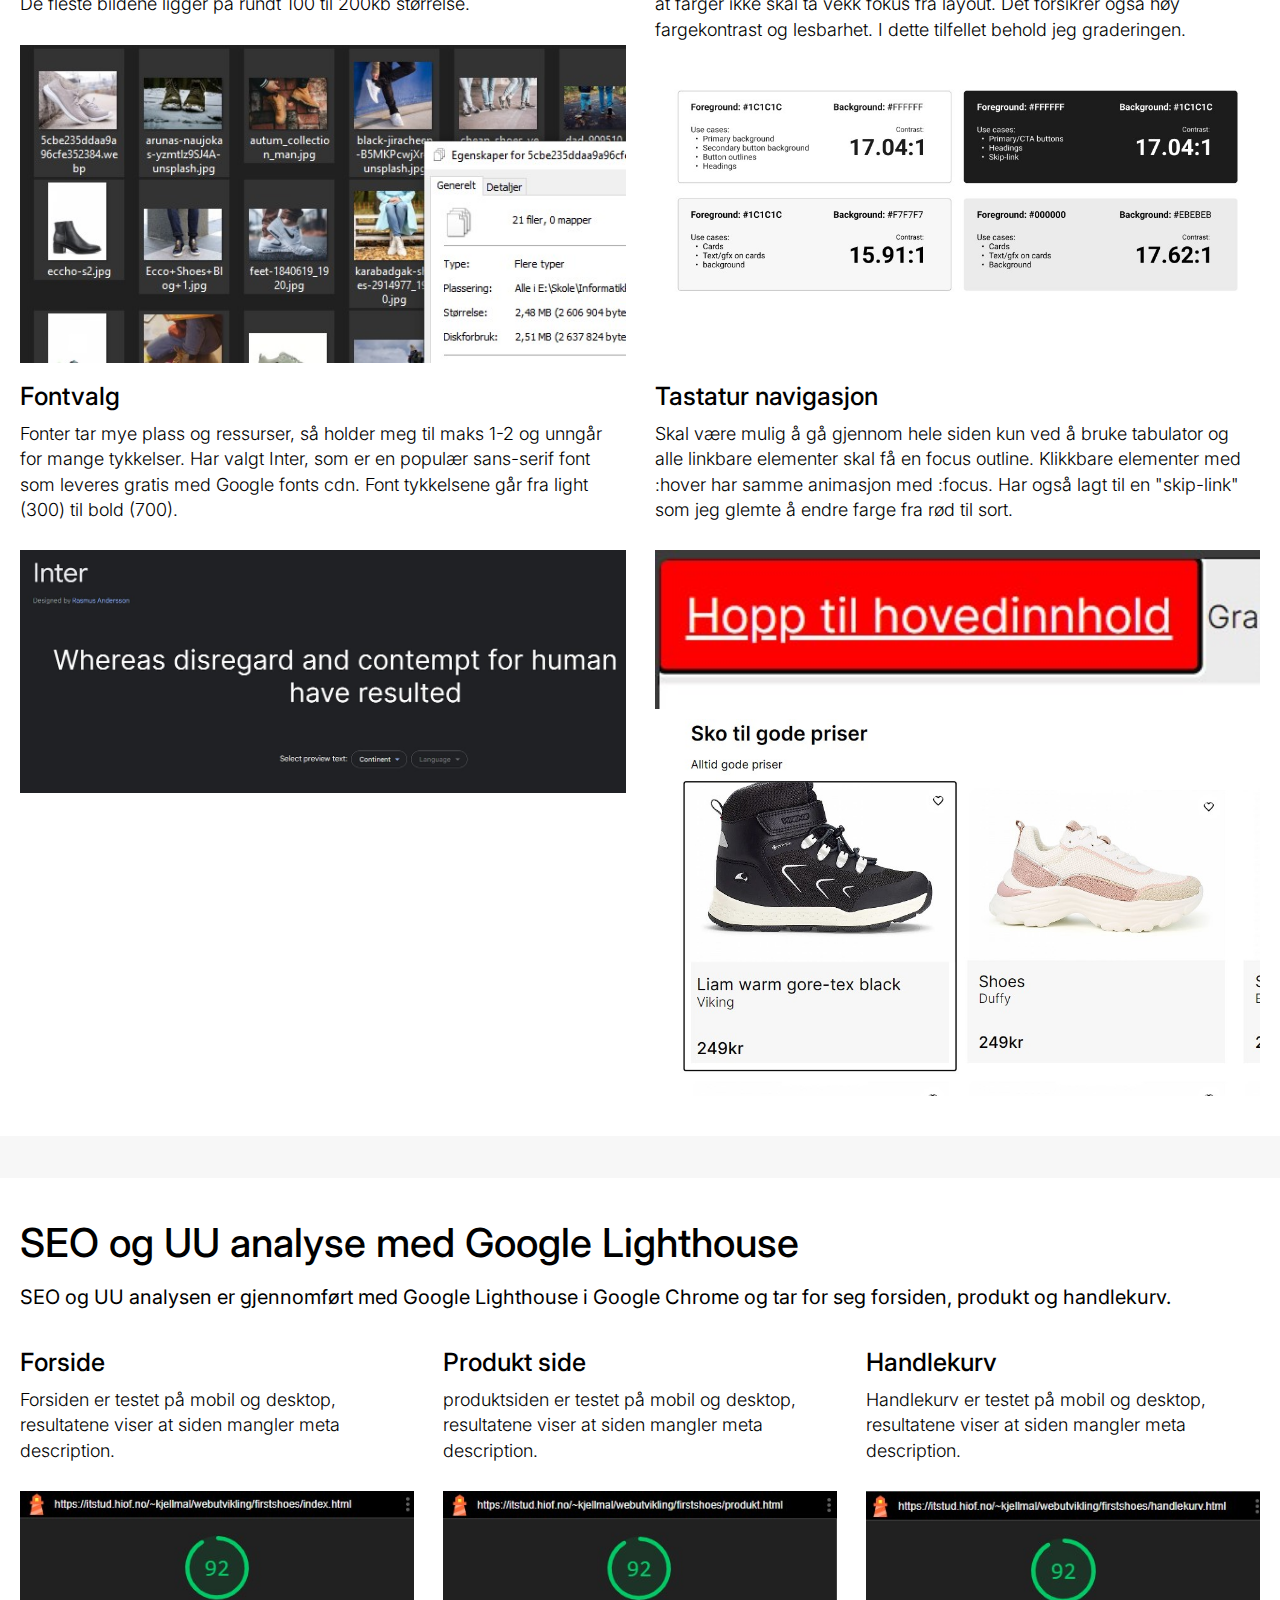
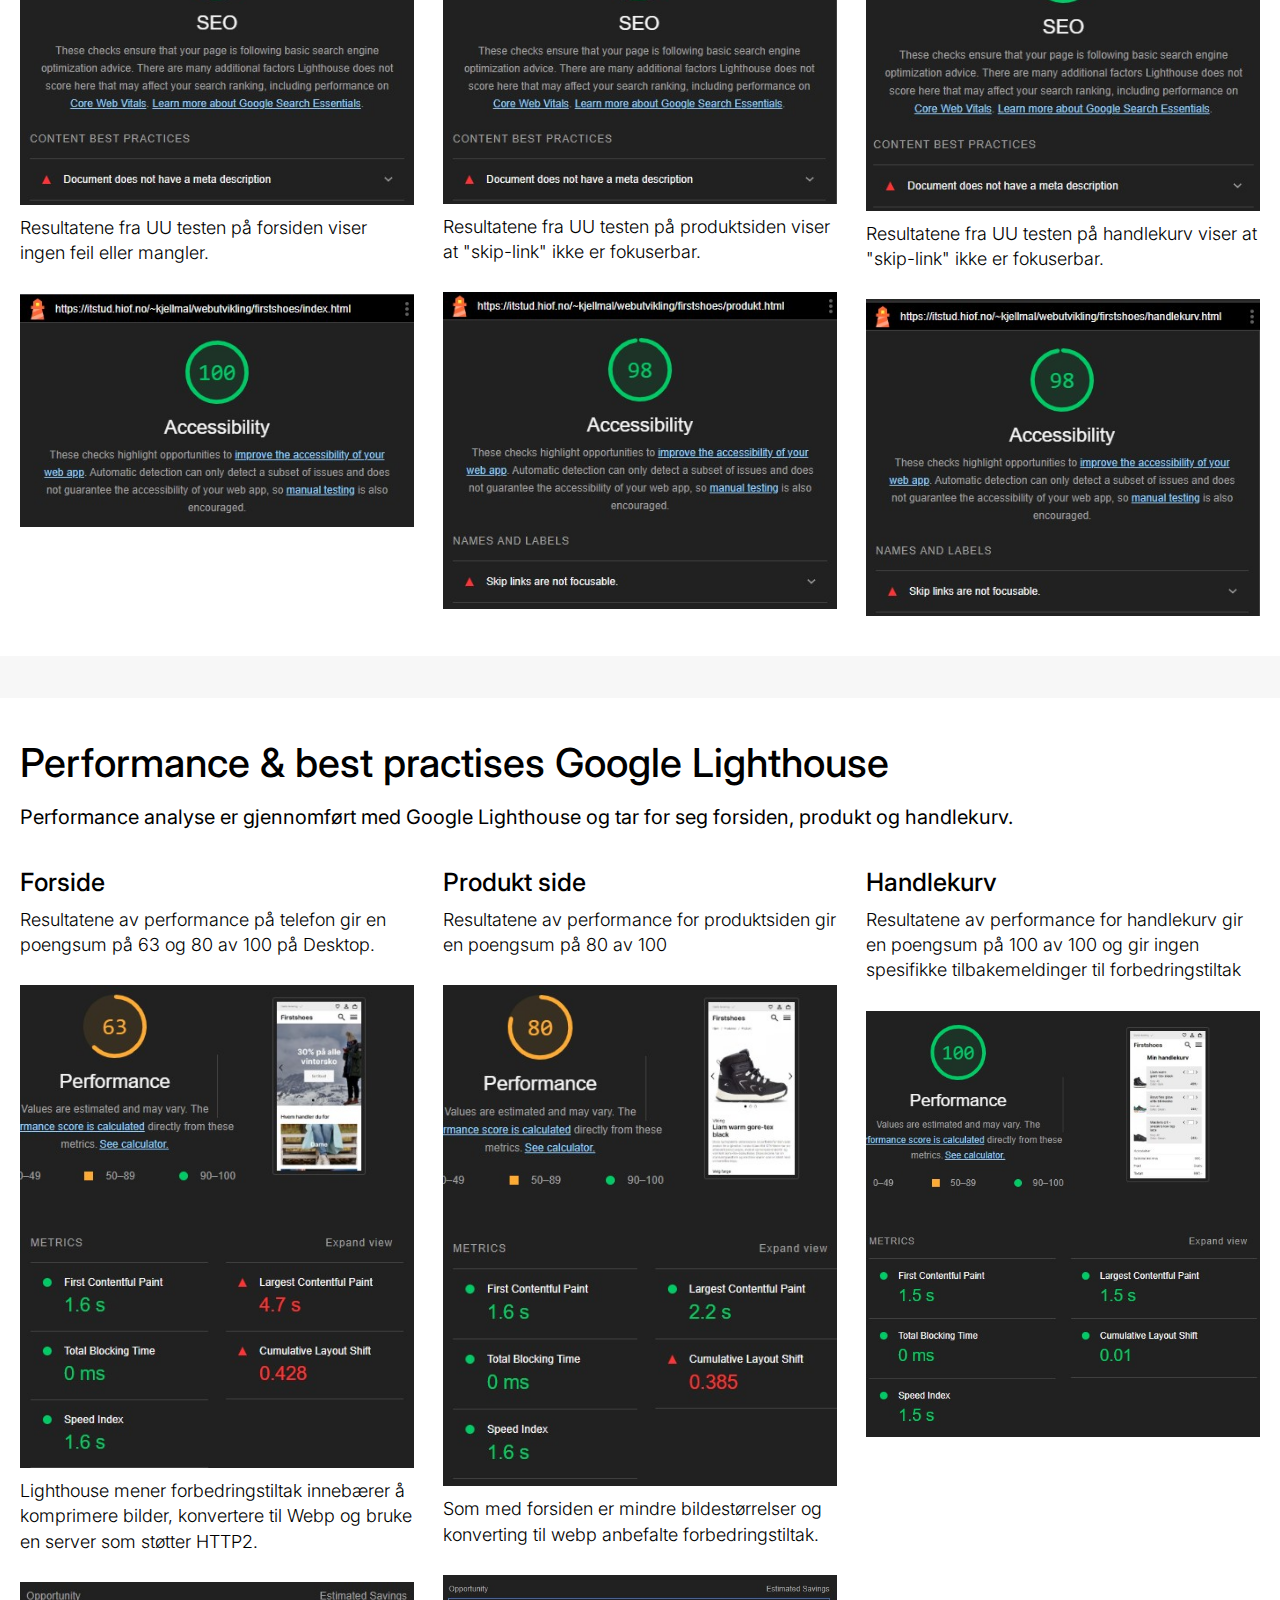
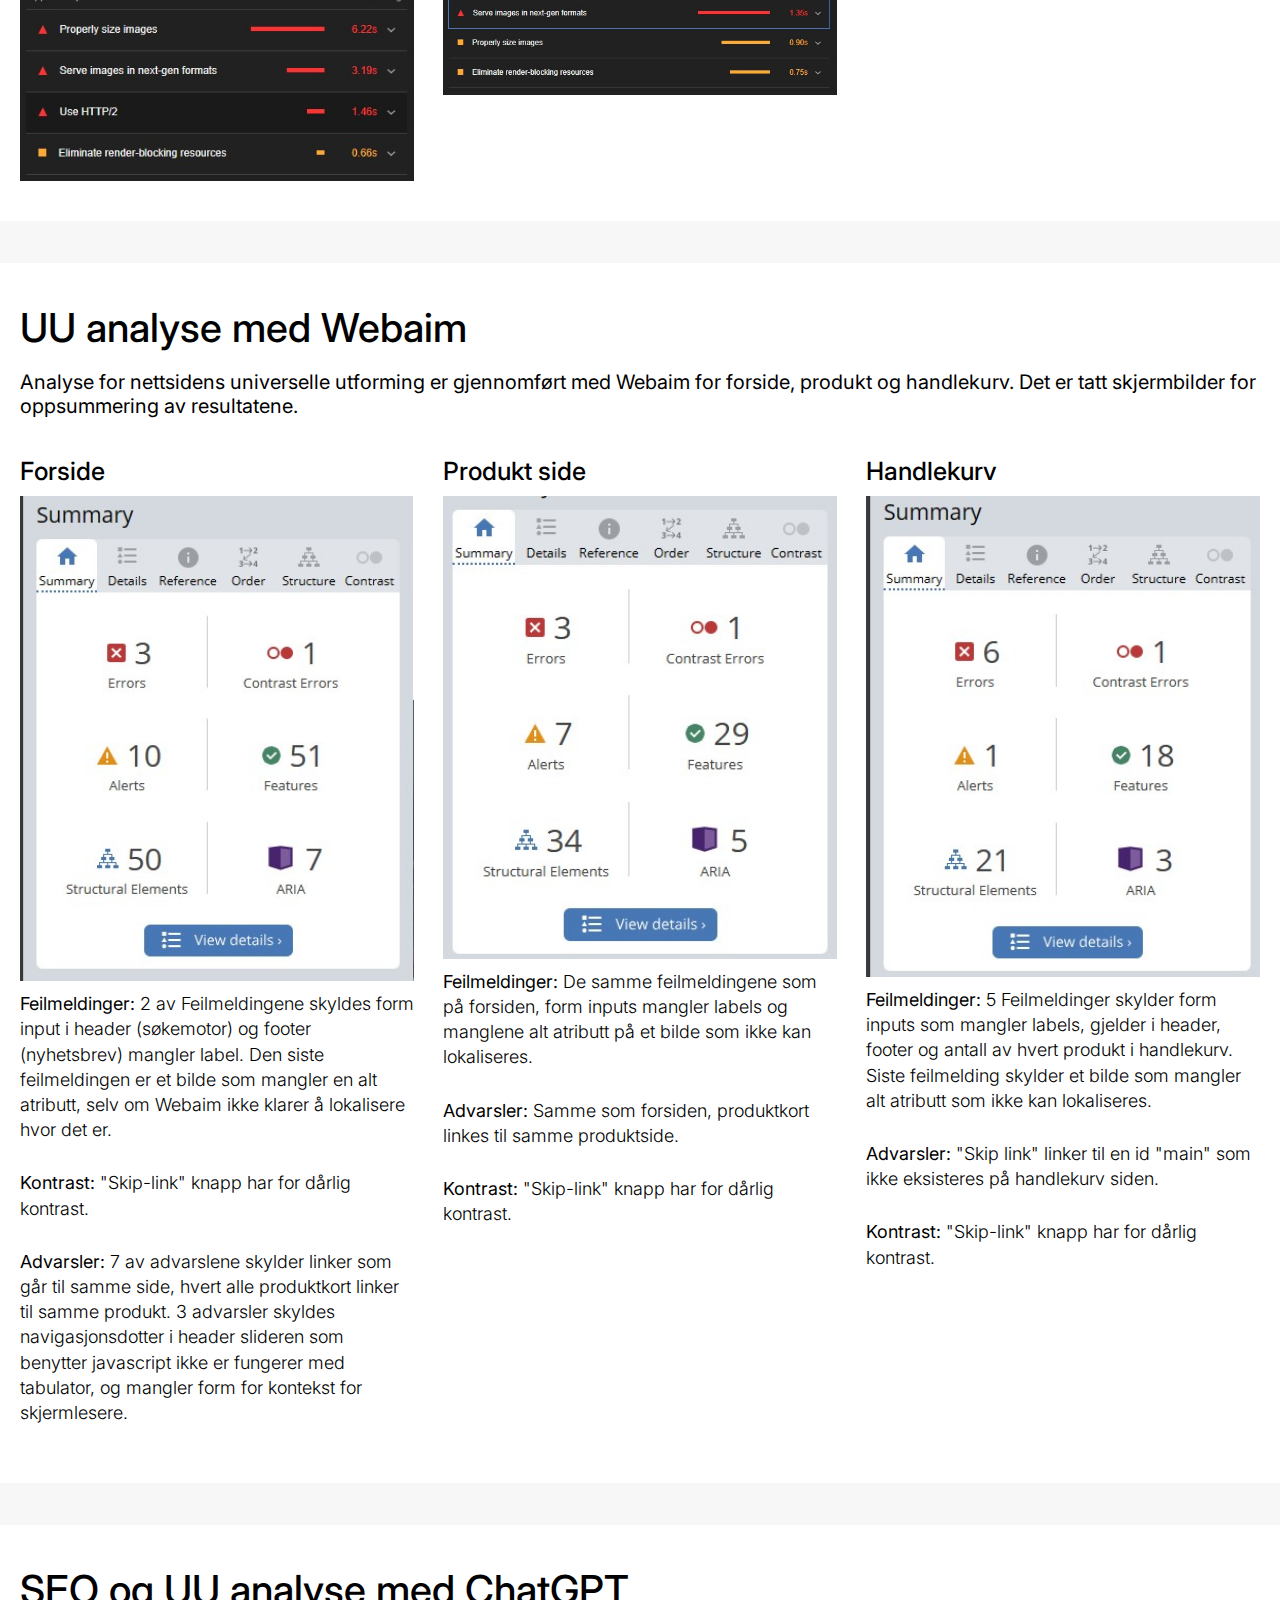
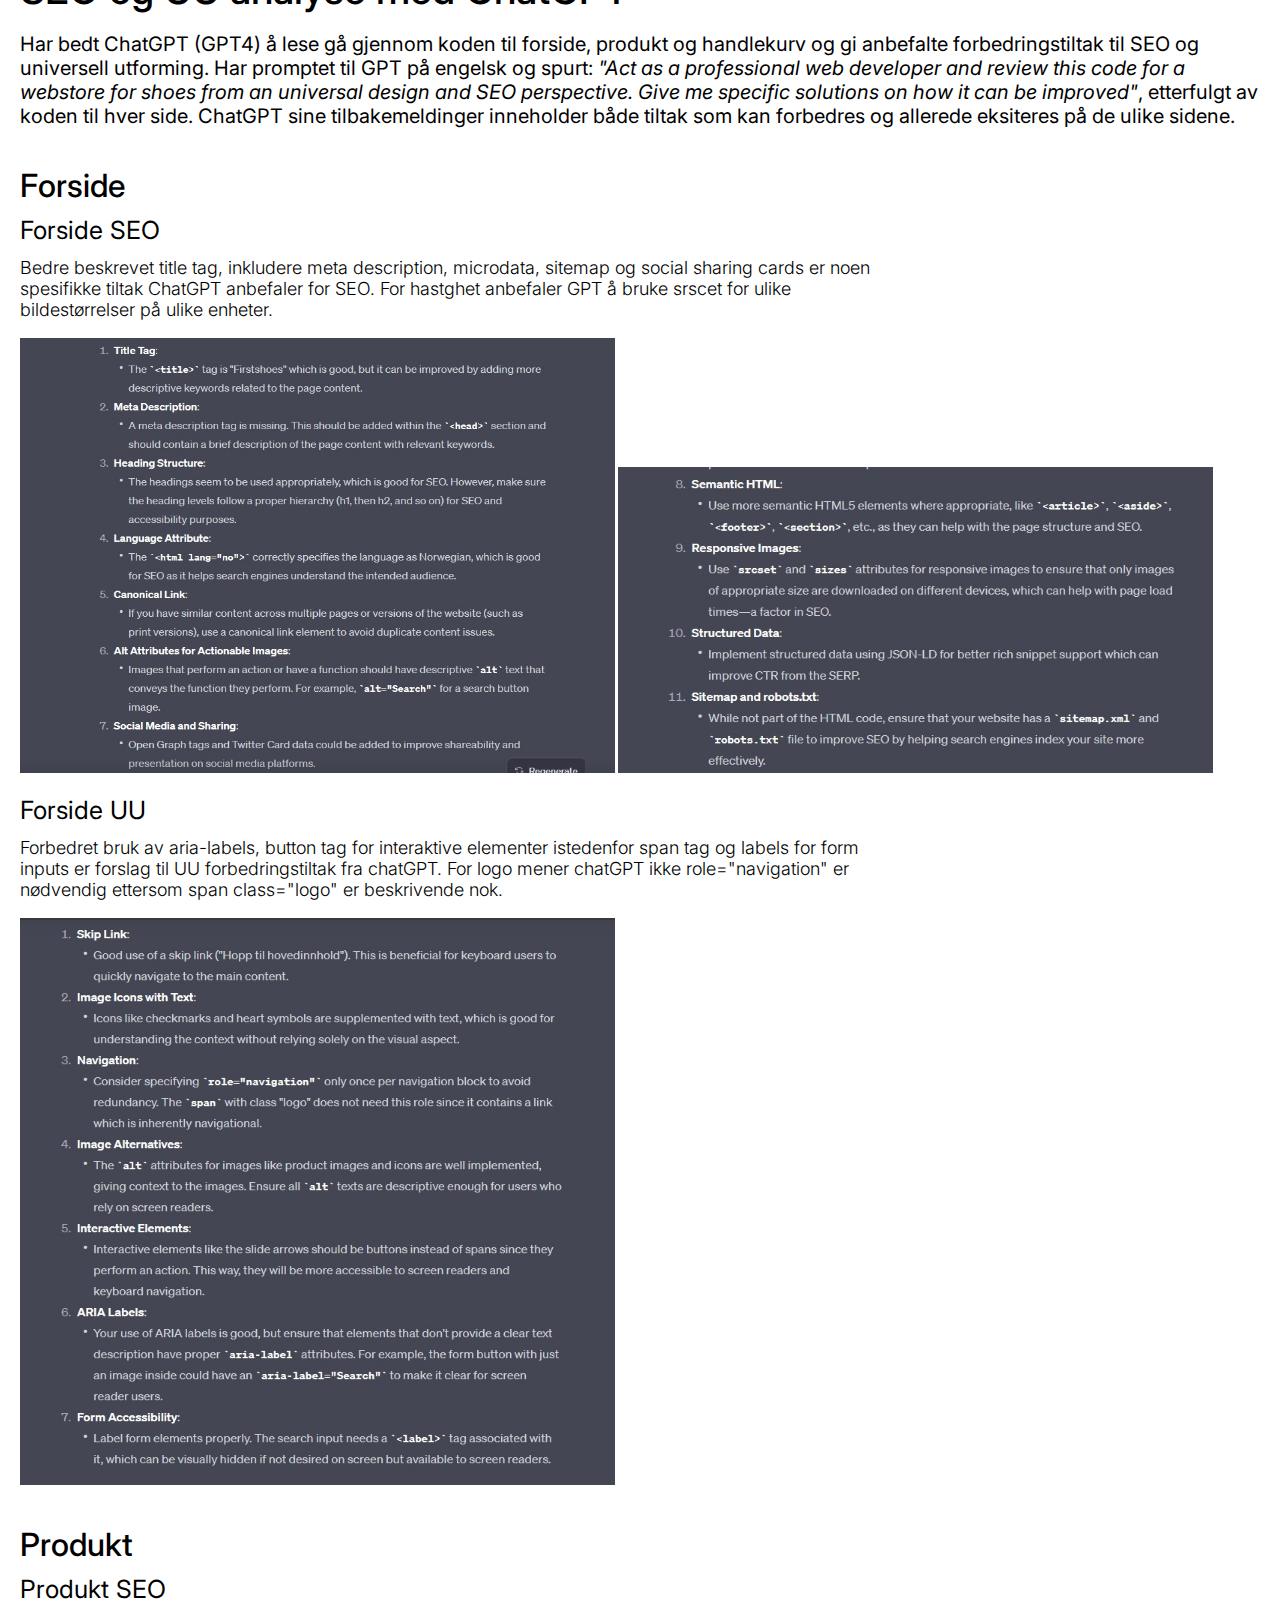
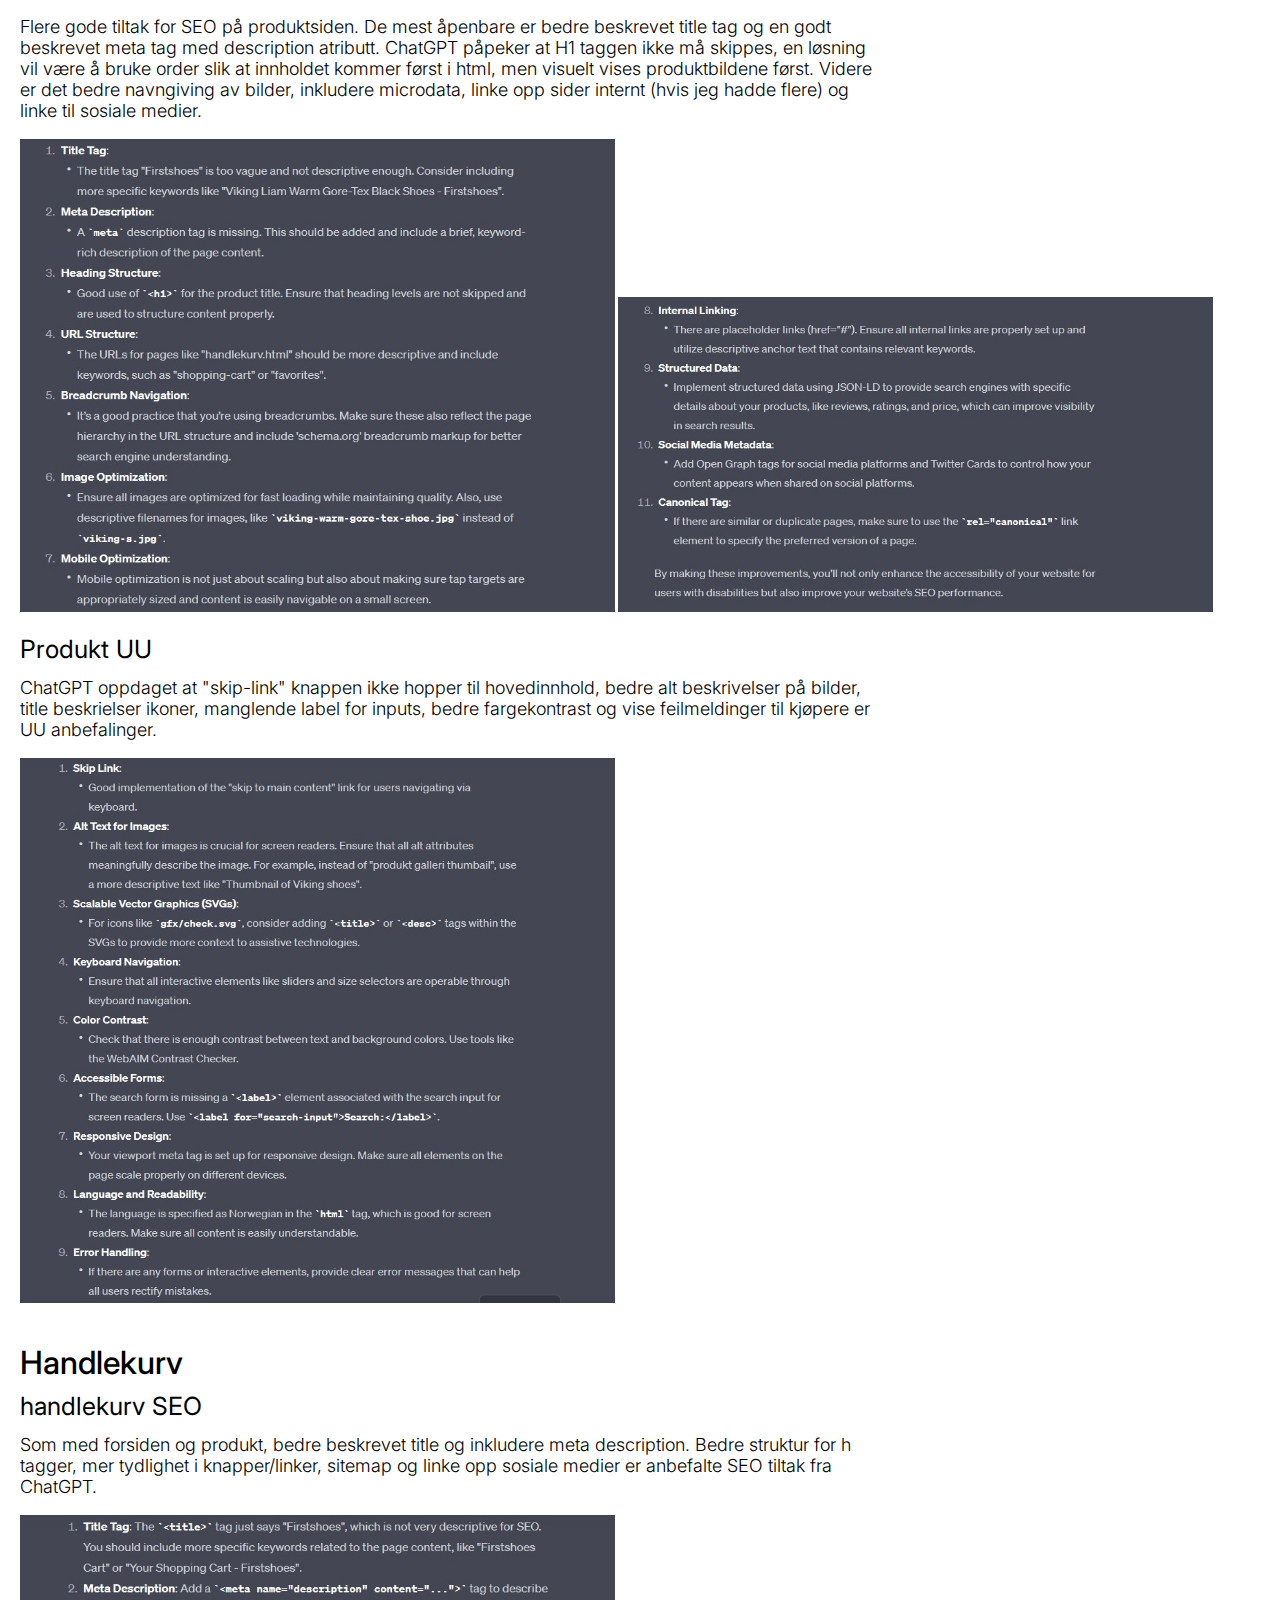
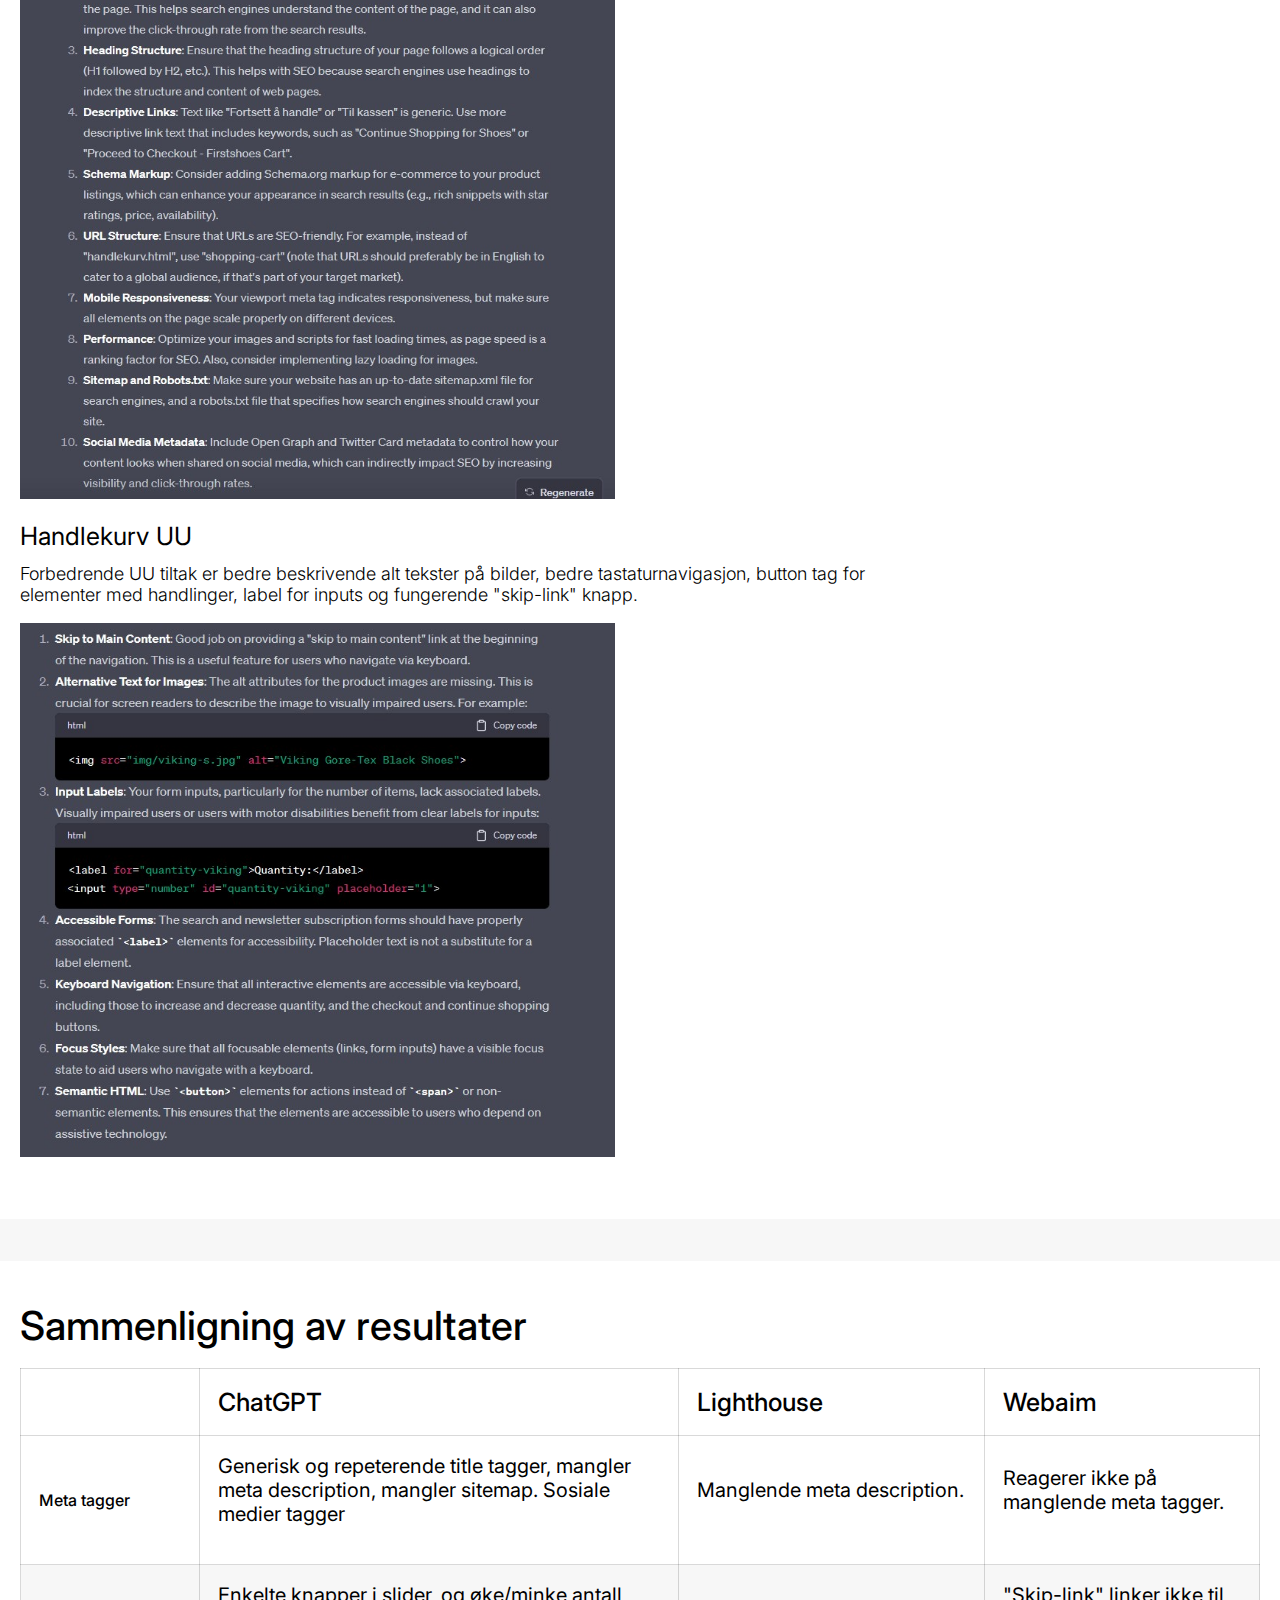
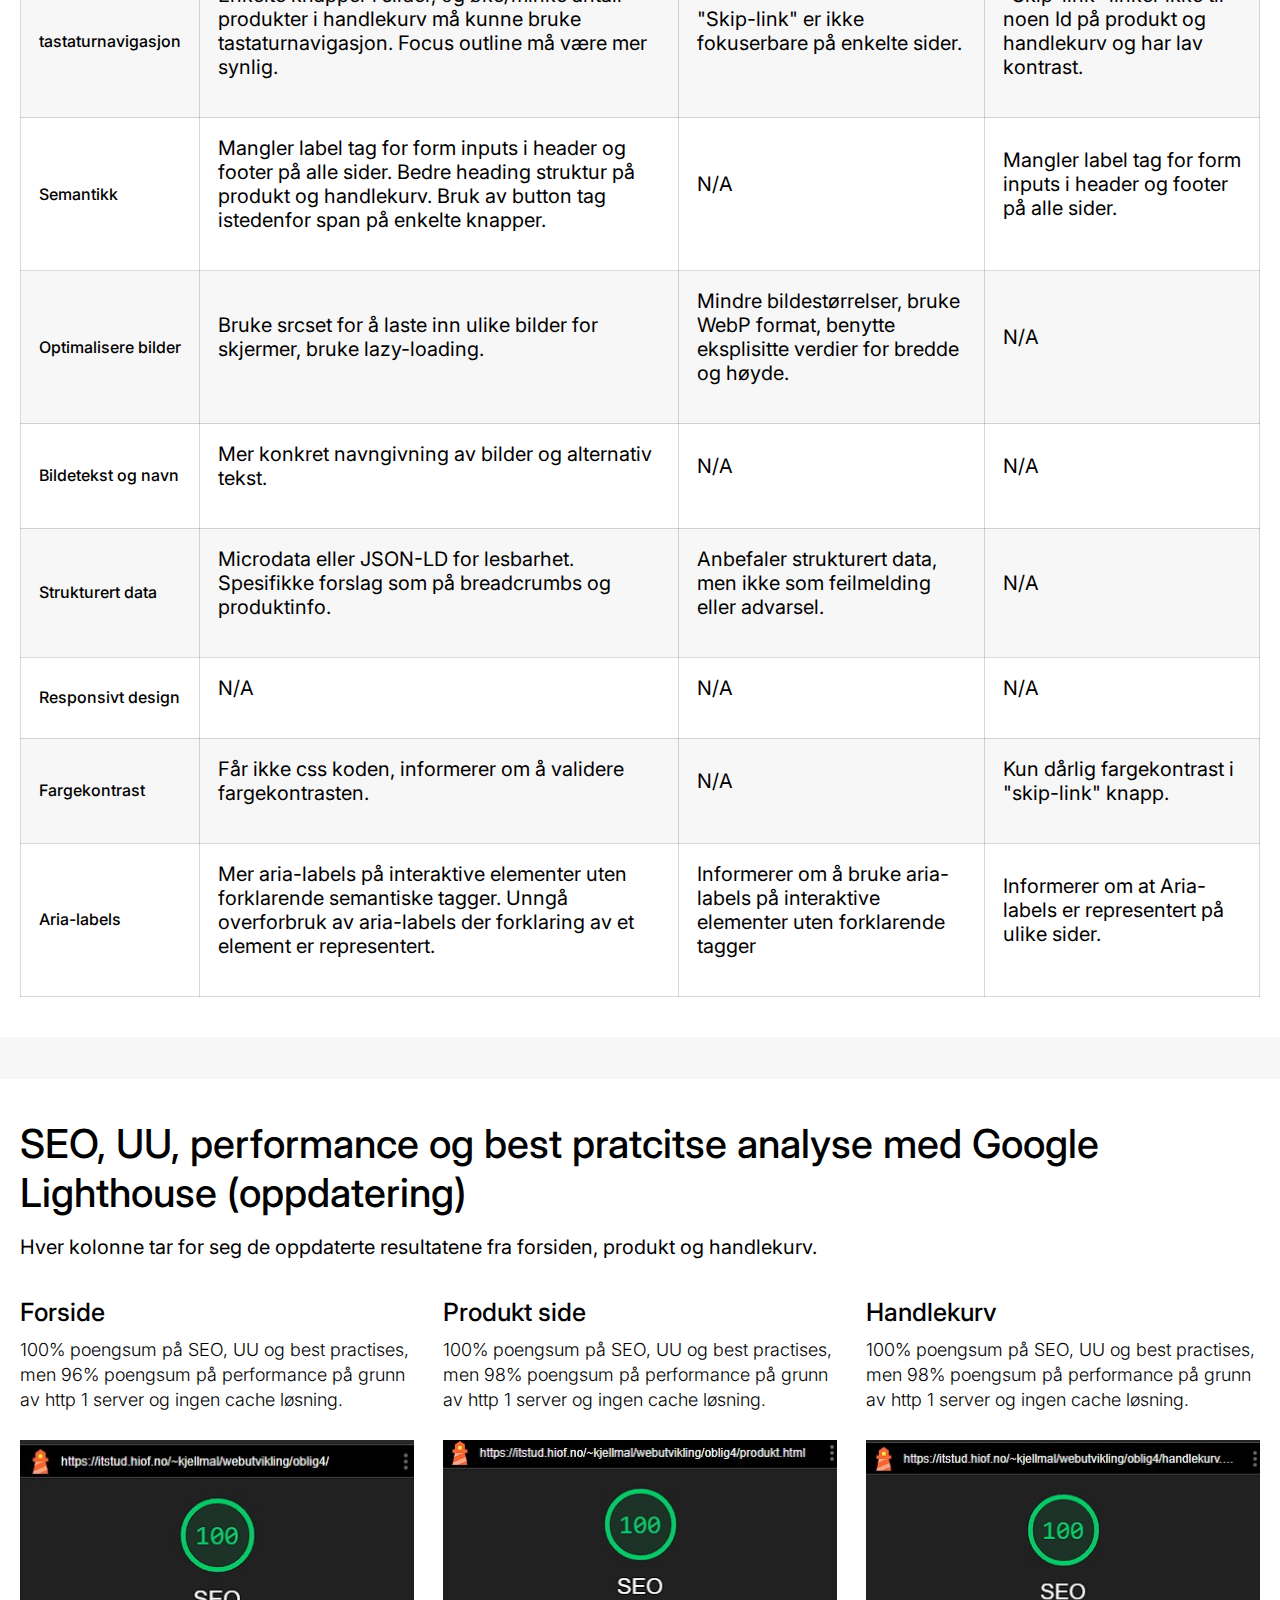
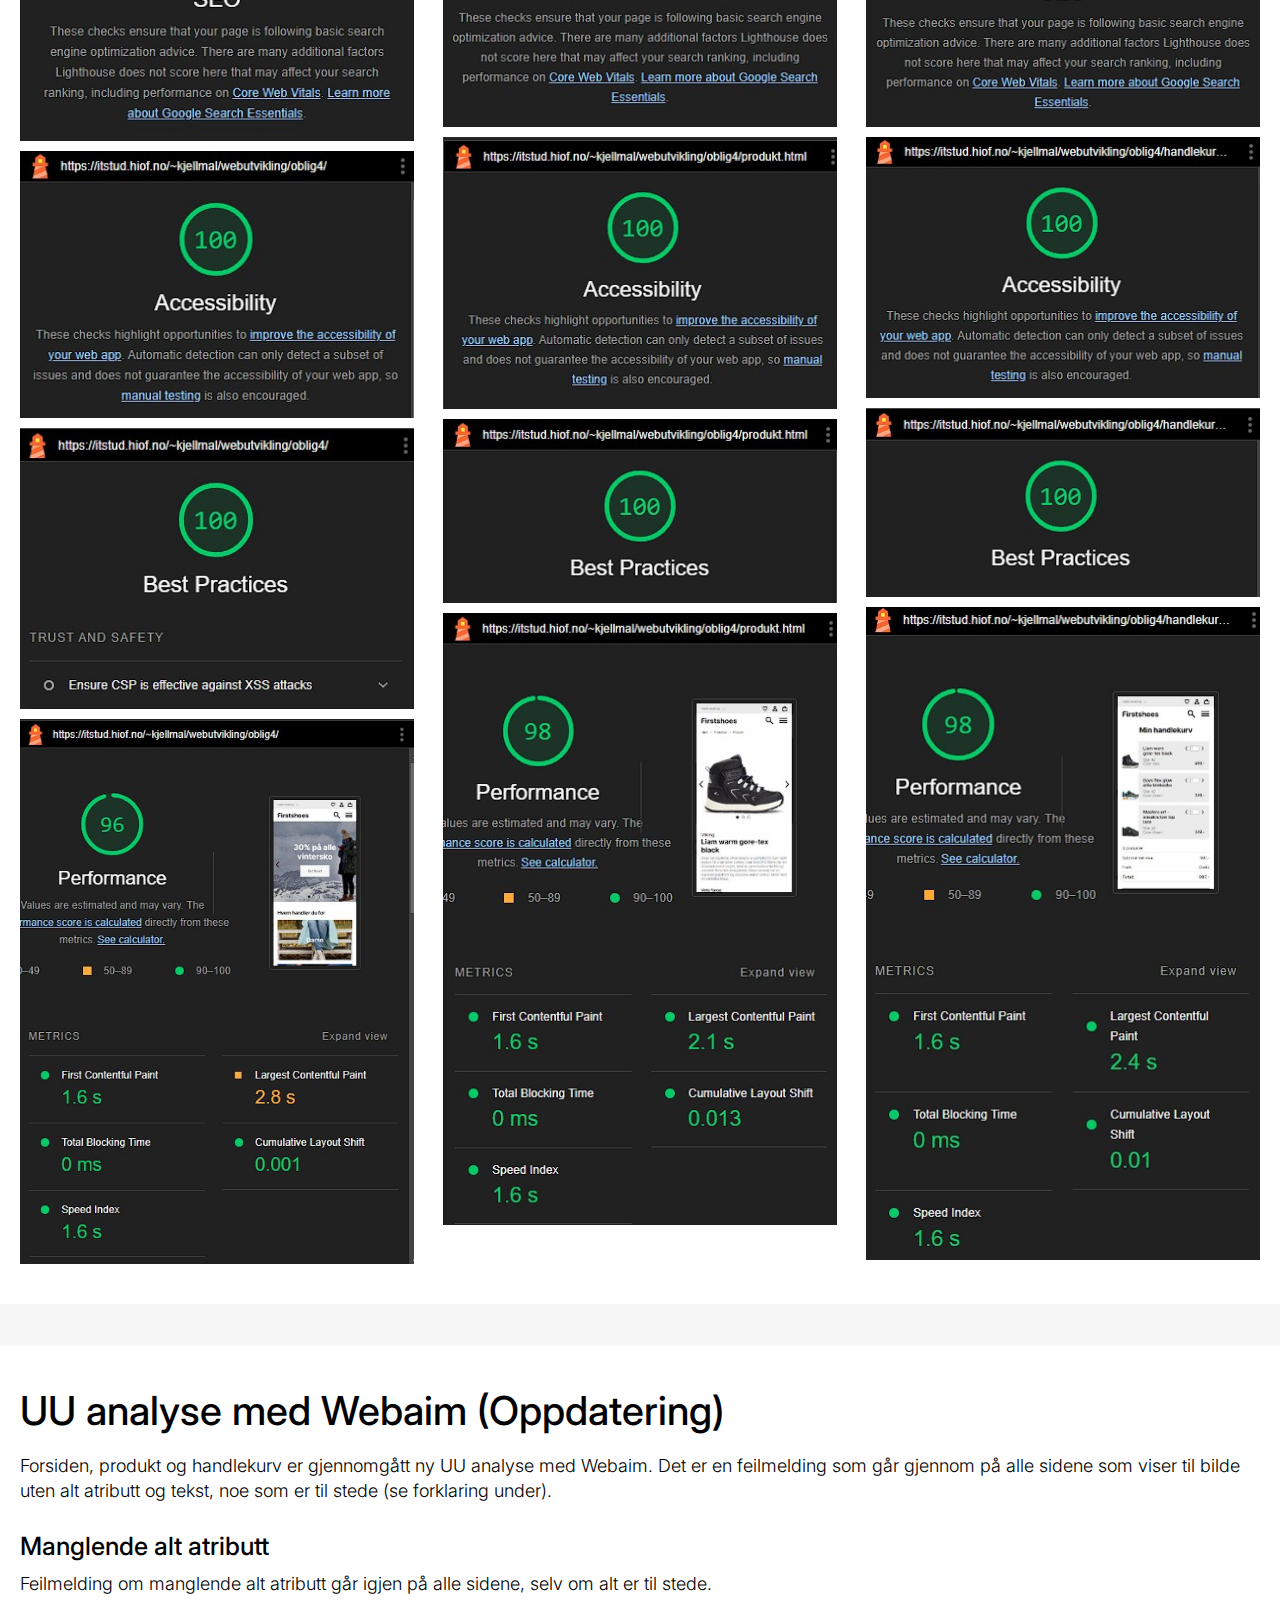
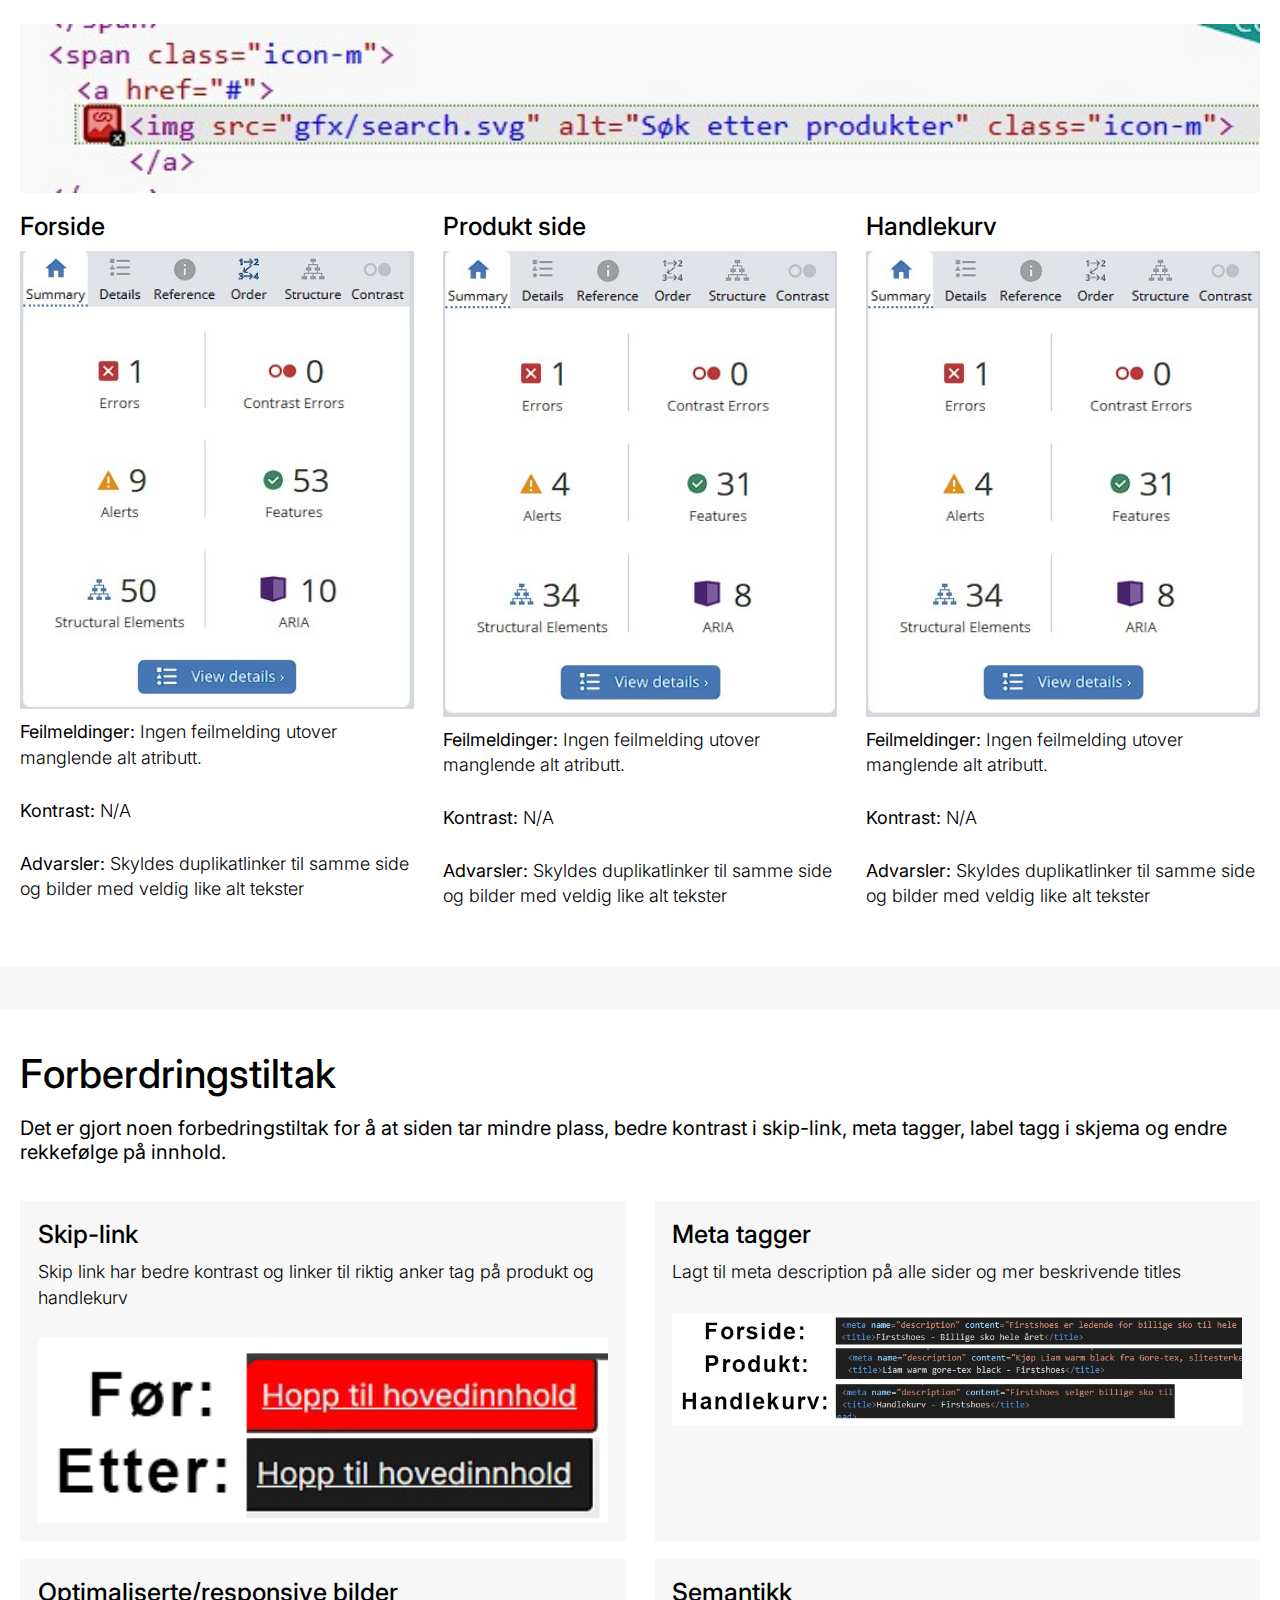
==== commit 8072772c: "Ferdigstilt oblig 4" ====
--- a/analyse.html
+++ b/analyse.html
@@ -58,59 +58,54 @@
 
     <main id="main" class="bg-97 analyse-main">
         <h1 id="analyse-h1">Nettside analyse</h1>
-        <section class="analyse-section">
-            <h2>nøkkelord analyse</h2>
-            <p>Til analysen er Google trends tatt i bruk for å finne relevante nøkkelord som er dagsaktuelt i Norge over de siste 30 dagene. Analysen tar mer for seg generell interesse enn geografisk da Firstshoes opererer kun på nett og leverer til hele landet.</p>
-            <p>Nøkkelord: Billige sko, sko salg, vintersko, vinterstøvler, Høstsko, Miljøvennlige sko, Skechers, Ecco</p>
-
-            <article>
-                <h3>Søkeord: Salg</h3>
-                <h4>Billige sko</h4>
-                <h4>Sko salg</h4>
-            </article>
-            <article>
-                <h3>Tema: Årstider</h3>
-                <h4>Høstsko</h4>
-                <h4>Vintersko</h4>
-                <h4>vinterstøvler</h4>
-            </article>
-            <article>
-                <h3>Tema: Merker</h3>
-                <h4>Skechers</h4>
-                <h4>Ecco</h4>
-                <h4>Hooka</h4>
-                <h4>Populære sko</h4>
-            </article>
-            <article>
-                <h3>Tema: fordeler og bærekraft</h3>
-                <h4>Miljøvennlige sko</h4>
-                <h4>Gratis frakt</h4>
+        <section class="analyse-section analyse-2-col-grid">
+            <h2>Nøkkelord undersøkelse</h2>
+            <p>Firstshoes fokuserer på å selge billige hverdagssko på nett så er ikke avhengig av geografisk lokasjon så lenge posten leverer.</p>
+            <article class="analyse-col">
+                <h3>Billige barn/herre/dame sko</h3>
+                <p>Firstshoes selger billige sko til herre, dame og barn så relevante nøkkelord blir å sette sammen "billig" etterfulgt av hvem man shopper sko for. Ikke voldsomt mye treff på Google trends, men med dagens økonomiske situasjon er billige lønnsomt for hele familien.</p>
+                <img src="img/analyse_for/billigesko.jpg" alt="">
+            </article>
+            <article class="analyse-col">
+                <h3>Emne: skomerker</h3>
+                <p>Skomerker som Puma, skechers, Ecco, Nike og Hooka får mye treff. Grafen under viser søk på Nike sko.</p>
+                <img src="img/analyse_for/nikesko.jpg" alt="">
+            </article>
+            <article class="analyse-col">
+                <h3>Emne: årstider</h3>
+                <p>I menyen og hero slider brukes ord som vinter og høst for å gjøre seg synlig i alle årstider. Ved å sette sammen en årstid med ulike typer fottøy, for eksempel høstsko, eller vinterstøvler dekker man store behov. Har også litt treff på Google trends. Grafen under viser søk på vintersko de siste 30 dager.</p>
+                <img src="img/analyse_for/vintersko.jpg" alt="">
+            </article>
+            <article class="analyse-col">
+                <h3>sko (merke) salg/tilbud/billig</h3>
+                <p>Et sko merke etterulgt salg, tilbud eller billig får mye treff i Google Trends. For eksempel "Hooka tilbud" eller "Nike billig" som vist i grafen under de siste 30 dager.</p>
+                <img src="img/analyse_for/niketilbud.jpg" alt="">
             </article>
         </section>
         <section class="analyse-section analyse-2-col-grid">
             <h2>Forarbeid</h2>
-            <p>Fra før oblig 3 har jeg gjort grunnleggende arbeid for en optimaliser nettside, bestå UU krav og gjøre Gåågle fornøyd.</p>
+            <p>Fra oblig 3 har jeg gjort grunnleggende arbeid for en optimaliser nettside, bestå UU krav og gjøre Gåågle fornøyd.</p>
 
             <article class="analyse-col">
                 <h3>Optimaliserte bilder</h3>
                 <p>Bruker til sammen 21 bilder hvor de utgjør en størrelse på 2.48MB totalt. De fleste bildene ligger på rundt 100 til 200kb størrelse.</p>
-                <img src="img/analyse_for/bilder_storrelse.jpg" alt="" />
+                <img src="img/analyse_for/bilder_storrelse.jpg" alt="Markert alle bilder som viser en størrelse på 2.48MB">
             </article>
             <article class="analyse-col">
                 <h3>Enkel fargepalett med høy kontrast</h3>
                 <p>Starter alltid å designe en nettside med graddering fra svart til hvit for å for at farger ikke skal ta vekk fokus fra layout. Det forsikrer også høy fargekontrast og lesbarhet. I dette tilfellet behold jeg graderingen.</p>
-                <img src="img/analyse_for/color_contrast.jpg" alt="" />
+                <img src="img/analyse_for/color_contrast.jpg" alt="Fargepalett på nettsiden, kun svart/hvit graddering med god kontrast">
             </article>
             <article class="analyse-col">
                 <h3>Fontvalg</h3>
                 <p>Fonter tar mye plass og ressurser, så holder meg til maks 1-2 og unngår for mange tykkelser. Har valgt Inter, som er en populær sans-serif font som leveres gratis med Google fonts cdn. Font tykkelsene går fra light (300) til bold (700).</p>
-                <img src="img/analyse_for/font_inter.jpg" alt="" />
+                <img src="img/analyse_for/font_inter.jpg" alt="Fonten Inter fra Google Fonts">
             </article>
             <article class="analyse-col">
                 <h3>Tastatur navigasjon</h3>
                 <p>Skal være mulig å gå gjennom hele siden kun ved å bruke tabulator og alle linkbare elementer skal få en focus outline. Klikkbare elementer med :hover har samme animasjon med :focus. Har også lagt til en "skip-link" som jeg glemte å endre farge fra rød til sort.</p>
-                <img src="img/analyse_for/skip_link1.jpg" alt="" />
-                <img src="img/analyse_for/fokus_hover.jpg" alt="" />
+                <img src="img/analyse_for/skip_link1.jpg" alt="">
+                <img src="img/analyse_for/fokus_hover.jpg" alt="">
             </article>  
         </section>
         <section class="analyse-section analyse-3-col-grid">
@@ -120,23 +115,23 @@
             <article class="analyse-col">
                 <h3>Forside</h3>
                 <p>Forsiden er testet på mobil og desktop, resultatene viser at siden mangler meta description.</p>
-                <img src="img/analyse_for/SEO_forside_for.jpg" alt="" />
+                <img src="img/analyse_for/SEO_forside_for.jpg" alt="">
                 <p>Resultatene fra UU testen på forsiden viser ingen feil eller mangler.</p>
-                <img src="img/analyse_for/UU_Forside_for.jpg" alt="" />
+                <img src="img/analyse_for/UU_Forside_for.jpg" alt="">
             </article>
             <article class="analyse-col">
                 <h3>Produkt side</h3>
                 <p>produktsiden er testet på mobil og desktop, resultatene viser at siden mangler meta description.</p>
-                <img src="img/analyse_for/SEO_produkt_for.jpg" alt="" />
+                <img src="img/analyse_for/SEO_produkt_for.jpg" alt="">
                 <p>Resultatene fra UU testen på produktsiden viser at "skip-link" ikke er fokuserbar.</p>
-                <img src="img/analyse_for/UU_produk_for.jpg" alt="" />
+                <img src="img/analyse_for/UU_produk_for.jpg" alt="">
             </article>
             <article class="analyse-col">
                 <h3>Handlekurv</h3>
                 <p>Handlekurv er testet på mobil og desktop, resultatene viser at siden mangler meta description.</p>
-                <img src="img/analyse_for/SEO_handlekurv_for.jpg" alt="" />
+                <img src="img/analyse_for/SEO_handlekurv_for.jpg" alt="">
                 <p>Resultatene fra UU testen på handlekurv viser at "skip-link" ikke er fokuserbar.</p>
-                <img src="img/analyse_for/UU_handlekurv_for.jpg" alt="" />
+                <img src="img/analyse_for/UU_handlekurv_for.jpg" alt="">
             </article>  
         </section>
 
@@ -147,21 +142,21 @@
             <article class="analyse-col">
                 <h3>Forside</h3>
                 <p>Resultatene av performance på telefon gir en poengsum på 63 og 80 av 100 på Desktop.</p>
-                <img src="img/analyse_for/performance_forside_mobil_for.jpg" alt="" />
+                <img src="img/analyse_for/performance_forside_mobil_for.jpg" alt="">
                 <p>Lighthouse mener forbedringstiltak innebærer å komprimere bilder, konvertere til Webp og bruke en server som støtter HTTP2.</p>
-                <img src="img/analyse_for/performance_forside_mobil_for_2.jpg" alt="" />
+                <img src="img/analyse_for/performance_forside_mobil_for_2.jpg" alt="">
             </article>
             <article class="analyse-col">
                 <h3>Produkt side</h3>
                 <p>Resultatene av performance for produktsiden gir en poengsum på 80 av 100</p>
-                <img src="img/analyse_for/performance_produkt_for.jpg" alt="" />
+                <img src="img/analyse_for/performance_produkt_for.jpg" alt="">
                 <p>Som med forsiden er mindre bildestørrelser og konverting til webp anbefalte forbedringstiltak.</p>
-                <img src="img/analyse_for/performance_produkt_for_2.jpg" alt="" />
+                <img src="img/analyse_for/performance_produkt_for_2.jpg" alt="">
             </article>
             <article class="analyse-col">
                 <h3>Handlekurv</h3>
                 <p>Resultatene av performance for handlekurv gir en poengsum på 100 av 100 og gir ingen spesifikke tilbakemeldinger til forbedringstiltak</p>
-                <img src="img/analyse_for/Performance_handlekurv_for.jpg" alt="" />
+                <img src="img/analyse_for/Performance_handlekurv_for.jpg" alt="">
             </article>  
         </section>
 
@@ -171,21 +166,21 @@
 
             <article class="analyse-col">
                 <h3>Forside</h3>
-                <img src="img/analyse_for/Webaim_forside.jpg" alt="" />
+                <img src="img/analyse_for/Webaim_forside.jpg" alt="">
                 <p><strong>Feilmeldinger: </strong>2 av Feilmeldingene skyldes form input i header (søkemotor) og footer (nyhetsbrev) mangler label. Den siste feilmeldingen er et bilde som mangler en alt atributt, selv om Webaim ikke klarer å lokalisere hvor det er. </p>
                 <p><strong>Kontrast: </strong>"Skip-link" knapp har for dårlig kontrast.</p>
                 <p><strong>Advarsler: </strong>7 av advarslene skylder linker som går til samme side, hvert alle produktkort linker til samme produkt. 3 advarsler skyldes navigasjonsdotter i header slideren som benytter javascript ikke er fungerer med tabulator, og mangler form for kontekst for skjermlesere.</p>
             </article>
             <article class="analyse-col">
                 <h3>Produkt side</h3>
-                <img src="img/analyse_for/Webaim_produkt.jpg" alt="" />
+                <img src="img/analyse_for/Webaim_produkt.jpg" alt="">
                 <p><strong>Feilmeldinger: </strong>De samme feilmeldingene som på forsiden, form inputs mangler labels og manglene alt atributt på et bilde som ikke kan lokaliseres.</p>
                 <p><strong>Advarsler: </strong>Samme som forsiden, produktkort linkes til samme produktside.</p>
                 <p><strong>Kontrast: </strong>"Skip-link" knapp har for dårlig kontrast.</p>
             </article>
             <article class="analyse-col">
                 <h3>Handlekurv</h3>
-                <img src="img/analyse_for/Webaim_handlekurv.jpg" alt="" />
+                <img src="img/analyse_for/Webaim_handlekurv.jpg" alt="">
                 <p><strong>Feilmeldinger: </strong>5 Feilmeldinger skylder form inputs som mangler labels, gjelder i header, footer og antall av hvert produkt i handlekurv. Siste feilmelding skylder et bilde som mangler alt atributt som ikke kan lokaliseres.</p>
                 <p><strong>Advarsler: </strong>"Skip link" linker til en id "main" som ikke eksisteres på handlekurv siden.</p>
                 <p><strong>Kontrast: </strong>"Skip-link" knapp har for dårlig kontrast.</p>
@@ -198,30 +193,30 @@
                 <h3>Forside</h3>
                 <h4>Forside SEO</h4>
                 <p>Bedre beskrevet title tag, inkludere meta description, microdata, sitemap og social sharing cards er noen spesifikke tiltak ChatGPT anbefaler for SEO. For hastghet anbefaler GPT å bruke srscet for ulike bildestørrelser på ulike enheter.</p>
-                <img src="img/analyse_for/Gpt_forside_SEO.jpg" alt="" />
-                <img src="img/analyse_for/GPT_Forside_SEO_2.jpg" alt="" />
+                <img src="img/analyse_for/Gpt_forside_SEO.jpg" alt="">
+                <img src="img/analyse_for/GPT_Forside_SEO_2.jpg" alt="">
                 <h4>Forside UU</h4>
                 <p>Forbedret bruk av aria-labels, button tag for interaktive elementer istedenfor span tag og labels for form inputs er forslag til UU forbedringstiltak fra chatGPT. For logo mener chatGPT ikke role="navigation" er nødvendig ettersom span class="logo" er beskrivende nok. </p>
-                <img src="img/analyse_for/GPT_Forside_UU.jpg" alt="" />
+                <img src="img/analyse_for/GPT_Forside_UU.jpg" alt="">
             </article>
             <article class="gpt-row">
                 <h3>Produkt</h3>
                 <h4>Produkt SEO</h4>
                 <p>Flere gode tiltak for SEO på produktsiden. De mest åpenbare er bedre beskrevet title tag og en godt beskrevet meta tag med description atributt. ChatGPT påpeker at H1 taggen ikke må skippes, en løsning vil være å bruke order slik at innholdet kommer først i html, men visuelt vises produktbildene først. Videre er det bedre navngiving av bilder, inkludere microdata, linke opp sider internt (hvis jeg hadde flere) og linke til sosiale medier.</p>
-                <img src="img/analyse_for/GPT_Produkt_SEO.jpg" alt="" />
-                <img src="img/analyse_for/GPT_Produkt_SEO2.jpg" alt="" />
+                <img src="img/analyse_for/GPT_Produkt_SEO.jpg" alt="">
+                <img src="img/analyse_for/GPT_Produkt_SEO2.jpg" alt="">
                 <h4>Produkt UU</h4>
                 <p>ChatGPT oppdaget at "skip-link" knappen ikke hopper til hovedinnhold, bedre alt beskrivelser på bilder, title beskrielser ikoner, manglende label for inputs, bedre fargekontrast og vise feilmeldinger til kjøpere er UU anbefalinger. </p>
-                <img src="img/analyse_for/GPT_Produkt_UU.jpg" alt="" />
+                <img src="img/analyse_for/GPT_Produkt_UU.jpg" alt="">
             </article>
             <article class="gpt-row">
                 <h3>Handlekurv</h3>
                 <h4>handlekurv SEO</h4>
                 <p>Som med forsiden og produkt, bedre beskrevet title og inkludere meta description. Bedre struktur for h tagger, mer tydlighet i knapper/linker, sitemap og linke opp sosiale medier er anbefalte SEO tiltak fra ChatGPT. </p>
-                <img src="img/analyse_for/GPT_Handlekurv_SEO.jpg" alt="" />
+                <img src="img/analyse_for/GPT_Handlekurv_SEO.jpg" alt="">
                 <h4>Handlekurv UU</h4>
                 <p>Forbedrende UU tiltak er bedre beskrivende alt tekster på bilder, bedre tastaturnavigasjon, button tag for elementer med handlinger, label for inputs og fungerende "skip-link" knapp.</p>
-                <img src="img/analyse_for/GPT_Handlekurv_UU.jpg" alt="" />
+                <img src="img/analyse_for/GPT_Handlekurv_UU.jpg" alt="">
             </article>
         </section>
         <section class="analyse-section sammenligning-container">
@@ -230,9 +225,9 @@
                 <thead>
                     <tr>
                         <th></th>
-                        <th><h3>ChatGPT</h3></th>
-                        <th><h3>Lighthouse</h3></th>
-                        <th><h3>Webaim</h3></th>
+                        <th>ChatGPT</th>
+                        <th>Lighthouse</th>
+                        <th>Webaim</th>
                     </tr>
                 </thead>
                 <tbody>
@@ -299,26 +294,26 @@
             <article class="analyse-col">
                 <h3>Forside</h3>
                 <p>100% poengsum på SEO, UU og best practises, men 96% poengsum på performance på grunn av http 1 server og ingen cache løsning.</p>
-                <img src="img/analyse_etter/forside_SEO_etter.jpg" alt="" />
-                <img src="img/analyse_etter/forside_UU_etter.jpg" alt="" />
-                <img src="img/analyse_etter/forside_bestp_etter.jpg" alt="" />
-                <img src="img/analyse_etter/forside_performance_mob_etter.jpg" alt="" />
+                <img src="img/analyse_etter/forside_SEO_etter.jpg" alt="">
+                <img src="img/analyse_etter/forside_UU_etter.jpg" alt="">
+                <img src="img/analyse_etter/forside_bestp_etter.jpg" alt="">
+                <img src="img/analyse_etter/forside_performance_mob_etter.jpg" alt="">
             </article>
             <article class="analyse-col">
                 <h3>Produkt side</h3>
                 <p>100% poengsum på SEO, UU og best practises, men 98% poengsum på performance på grunn av http 1 server og ingen cache løsning.</p>
-                <img src="img/analyse_etter/produkt_SEO_etter.jpg" alt="" />
-                <img src="img/analyse_etter/produkt_UU_etter.jpg" alt="" />
-                <img src="img/analyse_etter/produkt_bestp_etter.jpg" alt="" />
-                <img src="img/analyse_etter/produkt_performance_etter.jpg" alt="" />
+                <img src="img/analyse_etter/produkt_SEO_etter.jpg" alt="">
+                <img src="img/analyse_etter/produkt_UU_etter.jpg" alt="">
+                <img src="img/analyse_etter/produkt_bestp_etter.jpg" alt="">
+                <img src="img/analyse_etter/produkt_performance_etter.jpg" alt="">
             </article>
             <article class="analyse-col">
                 <h3>Handlekurv</h3>
                 <p>100% poengsum på SEO, UU og best practises, men 98% poengsum på performance på grunn av http 1 server og ingen cache løsning.</p>
-                <img src="img/analyse_etter/handlekurv_SEO_etter.jpg" alt="" />
-                <img src="img/analyse_etter/handlekurv_UU_etter.jpg" alt="" />
-                <img src="img/analyse_etter/handlekurv_bestp_etter.jpg" alt="" />
-                <img src="img/analyse_etter/handlekurv_performance_etter.jpg" alt="" />
+                <img src="img/analyse_etter/handlekurv_SEO_etter.jpg" alt="">
+                <img src="img/analyse_etter/handlekurv_UU_etter.jpg" alt="">
+                <img src="img/analyse_etter/handlekurv_bestp_etter.jpg" alt="">
+                <img src="img/analyse_etter/handlekurv_performance_etter.jpg" alt="">
             </article> 
         </section>
         <section class="analyse-section analyse-3-col-grid">
@@ -331,21 +326,21 @@
             </article>
             <article class="analyse-col">
                 <h3>Forside</h3>
-                <img src="img/analyse_etter/webaim_forside_etter.jpg" alt="" />
+                <img src="img/analyse_etter/webaim_forside_etter.jpg" alt="">
                 <p><strong>Feilmeldinger: </strong>Ingen feilmelding utover manglende alt atributt. </p>
                 <p><strong>Kontrast: </strong>N/A</p>
                 <p><strong>Advarsler: </strong>Skyldes duplikatlinker til samme side og bilder med veldig like alt tekster</p>
             </article>
             <article class="analyse-col">
                 <h3>Produkt side</h3>
-                <img src="img/analyse_etter/webaim_produkt_etter.jpg" alt="" />
+                <img src="img/analyse_etter/webaim_produkt_etter.jpg" alt="">
                 <p><strong>Feilmeldinger: </strong>Ingen feilmelding utover manglende alt atributt. </p>
                 <p><strong>Kontrast: </strong>N/A</p>
                 <p><strong>Advarsler: </strong>Skyldes duplikatlinker til samme side og bilder med veldig like alt tekster</p>
             </article>
             <article class="analyse-col">
                 <h3>Handlekurv</h3>
-                <img src="img/analyse_etter/webaim_produkt_etter.jpg" alt="" />
+                <img src="img/analyse_etter/webaim_produkt_etter.jpg" alt="">
                 <p><strong>Feilmeldinger: </strong>Ingen feilmelding utover manglende alt atributt. </p>
                 <p><strong>Kontrast: </strong>N/A</p>
                 <p><strong>Advarsler: </strong>Skyldes duplikatlinker til samme side og bilder med veldig like alt tekster</p>
@@ -357,31 +352,44 @@
             <article class="analyse-col box-solid">
                 <h3>Skip-link</h3>
                 <p>Skip link har bedre kontrast og linker til riktig anker tag på produkt og handlekurv</p>
-                <img src="img/analyse_etter/skip-link_etter.jpg" alt="" />
+                <img src="img/analyse_etter/skip-link_etter.jpg" alt="">
             </article>
             <article class="analyse-col box-solid">
                 <h3>Meta tagger</h3>
                 <p>Lagt til meta description på alle sider og mer beskrivende titles</p>
-                <img src="img/analyse_etter/meta_tags_etter.jpg" alt="" />
+                <img src="img/analyse_etter/meta_tags_etter.jpg" alt="">
             </article>
             <article class="analyse-col box-solid">
                 <h3>Optimaliserte/responsive bilder</h3>
                 <p>De fleste bilder er konvertert til WebP format gjennom Photoshop, de som tok mer plass forble i jpg. Bilder har nå 3 ulike størrelser for mobil, nettbrett og desktop og er responsive gjennom source srcset tag og atributt. Bruker media inline i html til å definere hvilken skjermstørrelse for når hvert bilde skal lastes inn. Blder på mobil har blitt optimalisert fra 2.48MB til 704KB</p>
-                <img src="img/analyse_etter/responsive_bilder_etter.jpg" alt="" />
+                <img src="img/analyse_etter/responsive_bilder_etter.jpg" alt="">
             </article> 
             <article class="analyse-col box-solid">
                 <h3>Semantikk</h3>
                 <p>Form inputs har fått label tagger som er satt til hidden.</p>
-                <img src="img/analyse_etter/label_etter.jpg" alt="" />
+                <img src="img/analyse_etter/label_etter.jpg" alt="">
             </article>
             <article class="analyse-col box-solid">
                 <h3>Innhold struktur</h3>
                 <p>På produktsiden kommer innholdet (tittel, beskrivelse, pris, størrelse, etc) først og bilder etter, men bruker order slik at de bytter plass visuelt.</p>
-                <img src="img/analyse_etter/innhold_struktur.jpg" alt="" />
+                <img src="img/analyse_etter/innhold_struktur.jpg" alt="">
             </article> 
         </section>
-        <section class="analyse-section">
-            <h2>Skjermleserkompatibilitet</h2>
+        <section class="analyse-section analyse-2-col-grid">
+            <h2>Tilgjenglighet</h2>
+            <article class="analyse-col">
+                <h3>Skjermleserkompatibilitet</h3>
+                <p>Utfordringen på min nettside er at skjermleseren repeterer det som står i ulike linker og kort. For eksempel har jeg en link tekst med et tilhørende ikon som har en relativ lik alt tekst. Dermed repeterer den det samme flere ganger og kan virke forvirrende.</p>
+            </article>
+            <article class="analyse-col">
+                <h3>tastaturnavigasjon</h3>
+                <p>Nettsiden kan fint navigeres med tastatur og tab knappen. Alle linker får en default outline når de er i focus, mens knapper har både hover og focus psudoklasser. Nettsiden har en "skip-link" fra før.</p>
+            </article>
+            <article class="analyse-col">
+                <h3>Aria-atributter</h3>
+                <p>Har lagt til flere Aria-atributter på nettsiden for å for eksempel spesifisere interaktive elementer som ikke er a eller button tagger. Har også lagt aria-labels for spesifisere hvilken meny som er hoved og hvem som er sekundær.</p>
+            </article>
+            
         </section>
         <section class="analyse-section analyse-2-col-grid">
             <h2>Microdata og rich results</h2>
@@ -399,7 +407,6 @@
             <img src="img/analyse_etter/SoMe-metatags_produkt.jpg" alt="" class="analyse-full-img">
             <img src="img/analyse_etter/SoMe-metatags_handlekurv.jpg" alt="" class="analyse-full-img">
         </section>
-
     </main>
 
     <footer>
@@ -447,7 +454,7 @@
             </article>
         </section>
         <section id="footer-sub">
-            <p>© 2023, Firstshoes, du kan ikke stave analyse uten anal</p>
+            <p>© 2023, Firstshoes</p>
         </section>
     </footer>
 </body>
--- a/css/style.css
+++ b/css/style.css
@@ -169,8 +169,7 @@
   width: 100%;
   height: 100%;
   position: absolute;
-  -o-object-fit: cover;
-     object-fit: cover;
+  object-fit: cover;
   overflow: hidden;
   top: 0;
   left: 0;
@@ -382,8 +381,7 @@
   flex-wrap: wrap;
   justify-content: space-between;
   align-items: center;
-  -moz-column-gap: 1rem;
-       column-gap: 1rem;
+  column-gap: 1rem;
   margin-bottom: 1rem;
 }
 .merker-header p {
@@ -488,10 +486,8 @@
 #produkter img {
   width: 100%;
   max-height: 18rem;
-  -o-object-fit: cover;
-     object-fit: cover;
-  -o-object-position: bottom;
-     object-position: bottom;
+  object-fit: cover;
+  object-position: bottom;
 }
 #produkter span:not(:last-child) {
   font-size: clamp(1.8rem, 1.8rem + (1vw - 0.76rem) * 0.3846, 2rem);
@@ -575,20 +571,16 @@
 .slide-img {
   width: 100%;
   height: 100%;
-  -o-object-fit: cover;
-     object-fit: cover;
-  -o-object-position: bottom;
-     object-position: bottom;
+  object-fit: cover;
+  object-position: bottom;
 }
 
 .prod_slide_thumb {
   display: none;
   width: 100%;
   max-height: 15rem;
-  -o-object-fit: cover;
-     object-fit: cover;
-  -o-object-position: bottom;
-     object-position: bottom;
+  object-fit: cover;
+  object-position: bottom;
 }
 
 #prod_info {
@@ -626,8 +618,7 @@
   display: flex;
   flex-direction: row;
   flex-wrap: wrap;
-  -moz-column-gap: clamp(1.2rem, 1.2rem + (1vw - 0.76rem) * 1.1538, 1.8rem);
-       column-gap: clamp(1.2rem, 1.2rem + (1vw - 0.76rem) * 1.1538, 1.8rem);
+  column-gap: clamp(1.2rem, 1.2rem + (1vw - 0.76rem) * 1.1538, 1.8rem);
 }
 #prod_info_color h2 {
   width: 100%;
@@ -650,8 +641,7 @@
   display: flex;
   flex-direction: row;
   flex-wrap: wrap;
-  -moz-column-gap: clamp(1.2rem, 1.2rem + (1vw - 0.76rem) * 1.1538, 1.8rem);
-       column-gap: clamp(1.2rem, 1.2rem + (1vw - 0.76rem) * 1.1538, 1.8rem);
+  column-gap: clamp(1.2rem, 1.2rem + (1vw - 0.76rem) * 1.1538, 1.8rem);
 }
 #prod_info_size h3 {
   width: 100%;
@@ -782,10 +772,8 @@
   height: 100%;
   max-height: 15rem;
   overflow: hidden;
-  -o-object-fit: cover;
-     object-fit: cover;
-  -o-object-position: bottom;
-     object-position: bottom;
+  object-fit: cover;
+  object-position: bottom;
 }
 .cart_item > :nth-child(2) {
   flex: 2 1 0;
@@ -873,7 +861,7 @@
 
 .analyse-2-col-grid {
   display: grid;
-  grid-template-columns: repeat(2, 1fr);
+  grid-template-columns: repeat(1, 1fr);
   grid-column-gap: clamp(2rem, 2rem + (1vw - 0.76rem) * 1.7308, 2.9rem);
 }
 .analyse-2-col-grid :first-child {
@@ -885,7 +873,7 @@
 
 .analyse-3-col-grid {
   display: grid;
-  grid-template-columns: repeat(3, 1fr);
+  grid-template-columns: repeat(1, 1fr);
   grid-column-gap: clamp(2rem, 2rem + (1vw - 0.76rem) * 1.7308, 2.9rem);
 }
 .analyse-3-col-grid :first-child {
@@ -937,10 +925,9 @@
 }
 .gpt-row img {
   width: 100%;
-  -o-object-fit: contain;
-     object-fit: contain;
+  object-fit: contain;
   display: inline-block;
-  max-width: 48%;
+  max-width: 100%;
   margin-bottom: 2em;
 }
 
@@ -953,7 +940,7 @@
   border-spacing: 0;
   width: 100%;
 }
-#sammenligning h3 {
+#sammenligning th {
   font-size: clamp(2rem, 2rem + (1vw - 0.76rem) * 0.9615, 2.5rem);
   font-weight: 500;
 }
@@ -1061,6 +1048,31 @@
   #produkt #produkter {
     grid-template-columns: repeat(2, 1fr) !important;
   }
+  .analyse-2-col-grid {
+    display: grid;
+    grid-template-columns: repeat(2, 1fr);
+    grid-column-gap: clamp(2rem, 2rem + (1vw - 0.76rem) * 1.7308, 2.9rem);
+  }
+  .analyse-2-col-grid :first-child {
+    grid-column: 1/-1;
+  }
+  .analyse-2-col-grid :nth-child(2) {
+    grid-column: 1/-1;
+  }
+  .analyse-3-col-grid {
+    display: grid;
+    grid-template-columns: repeat(3, 1fr);
+    grid-column-gap: clamp(2rem, 2rem + (1vw - 0.76rem) * 1.7308, 2.9rem);
+  }
+  .analyse-3-col-grid :first-child {
+    grid-column: 1/-1;
+  }
+  .analyse-3-col-grid :nth-child(2) {
+    grid-column: 1/-1;
+  }
+  .gpt-row img {
+    width: 48%;
+  }
   #footer-main > :nth-child(2), #footer-main > :nth-child(4) {
     margin-left: clamp(3rem, 3rem + (1vw - 0.76rem) * 2.3077, 4.2rem);
   }
